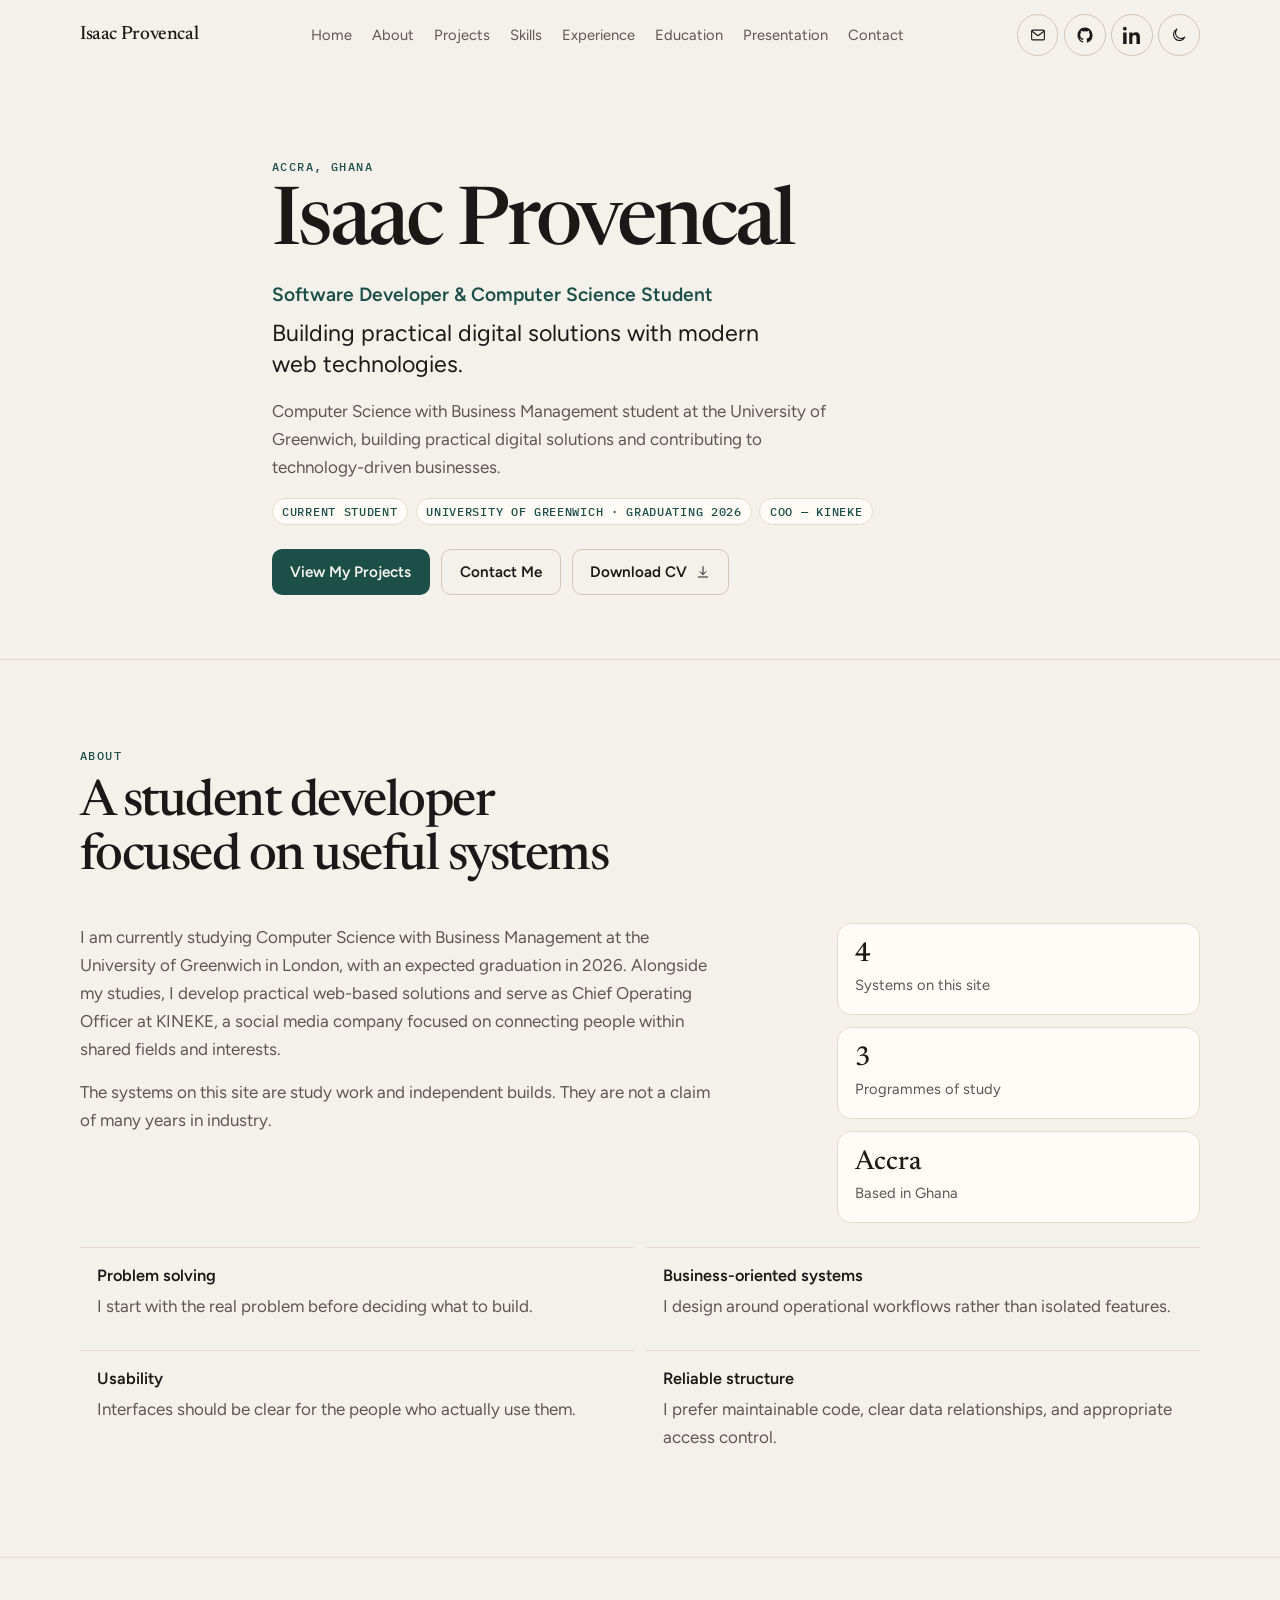
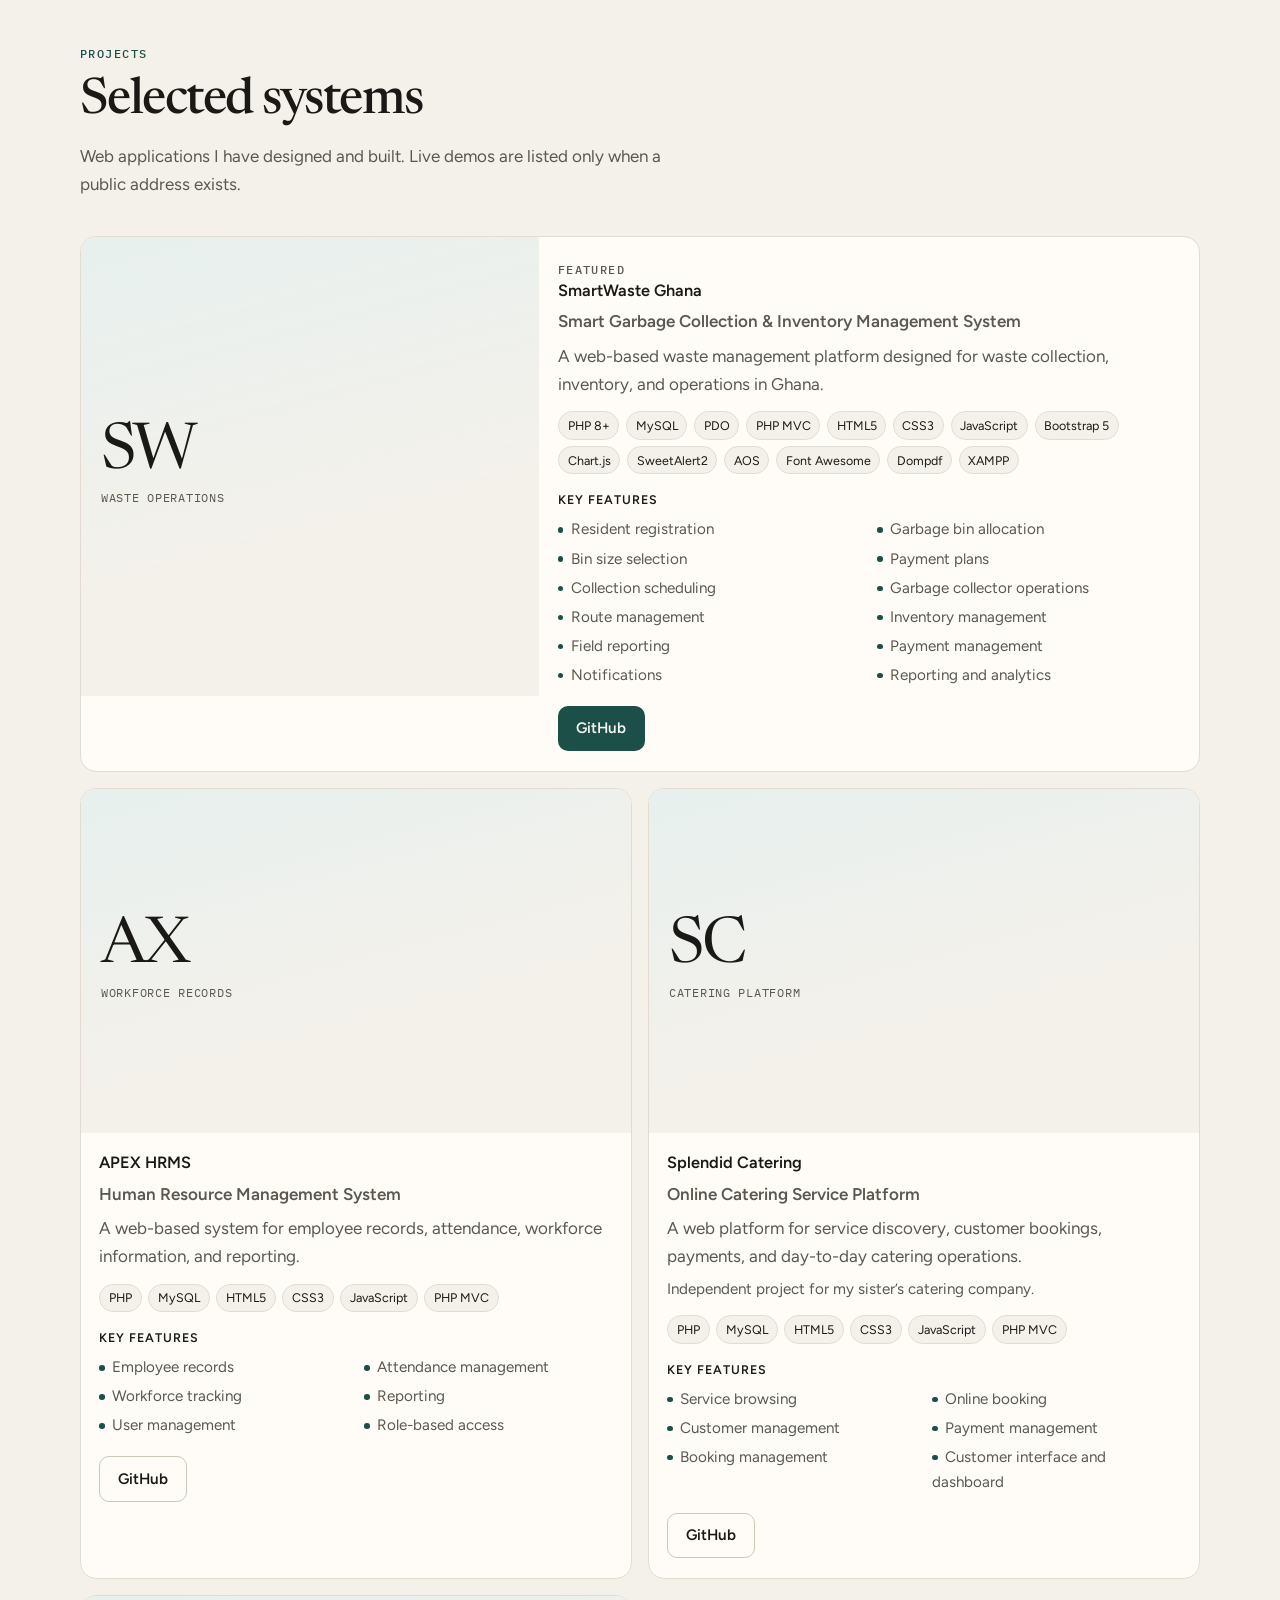
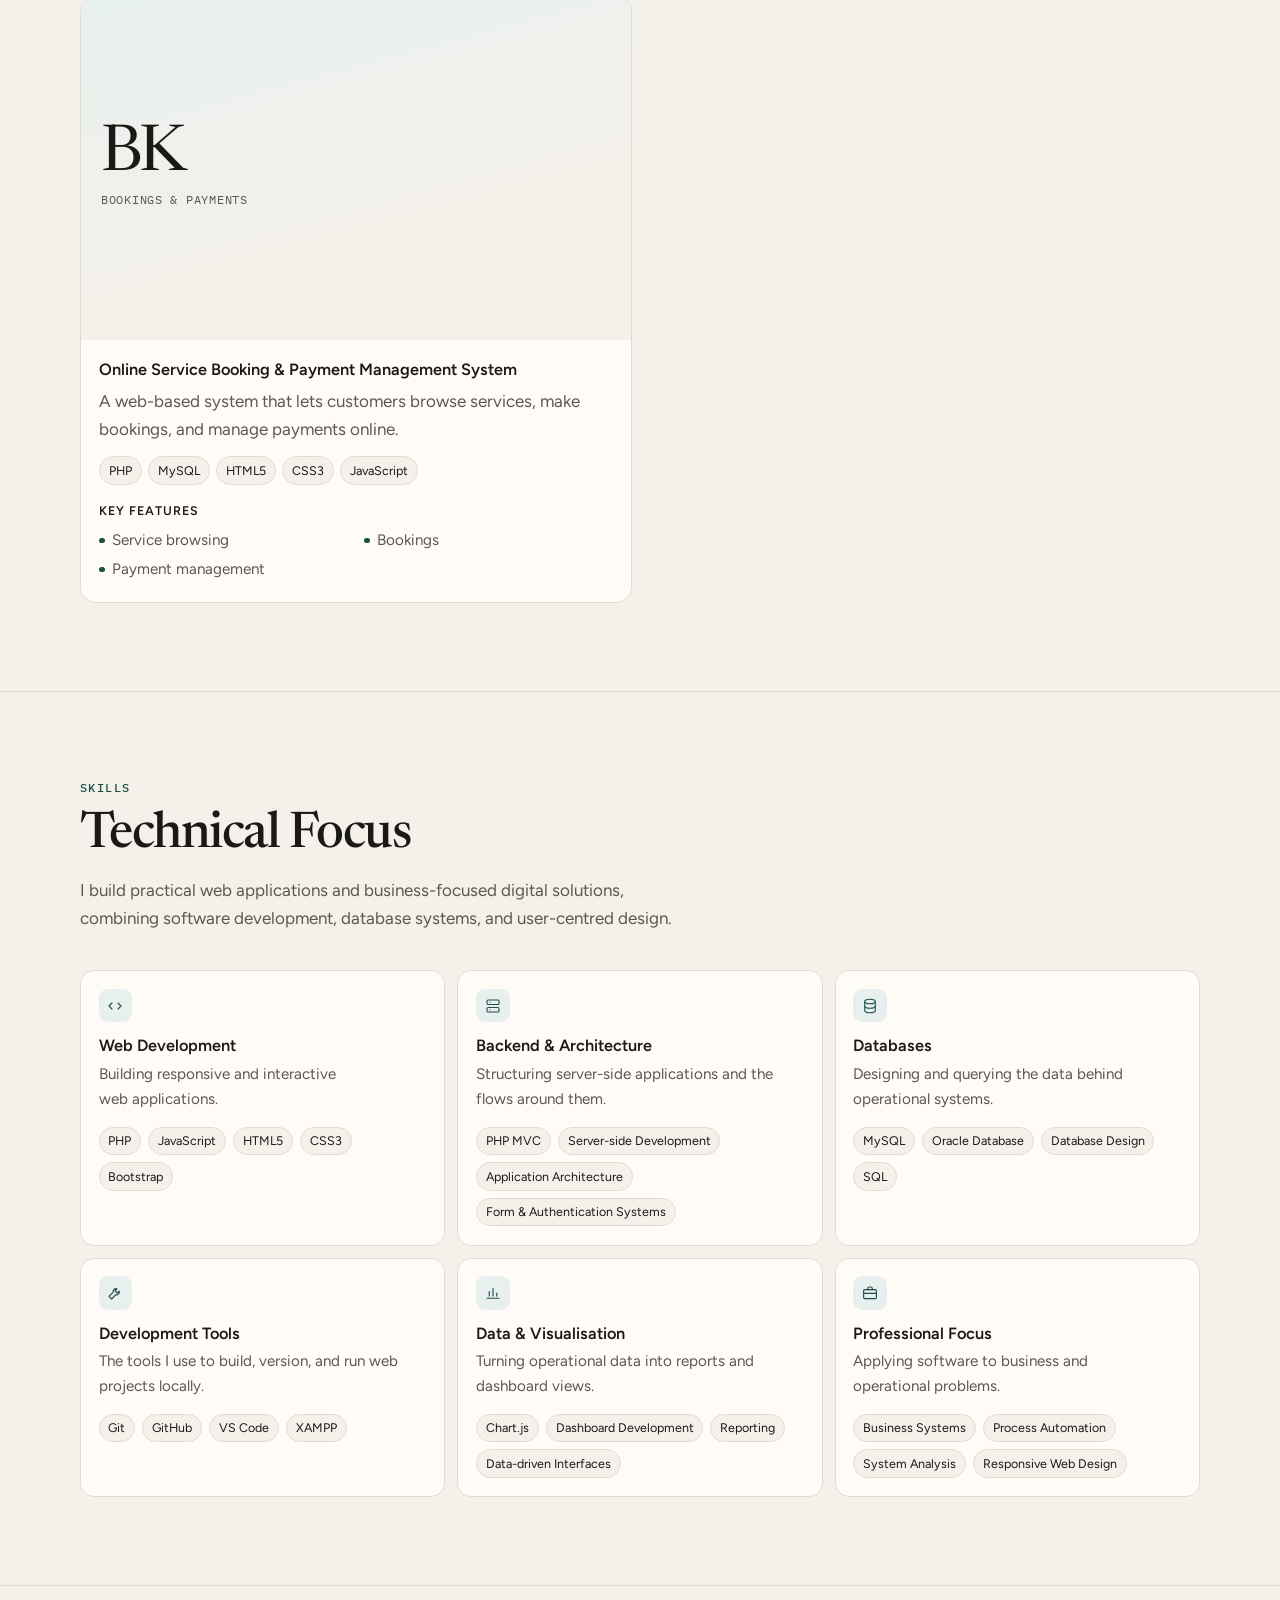
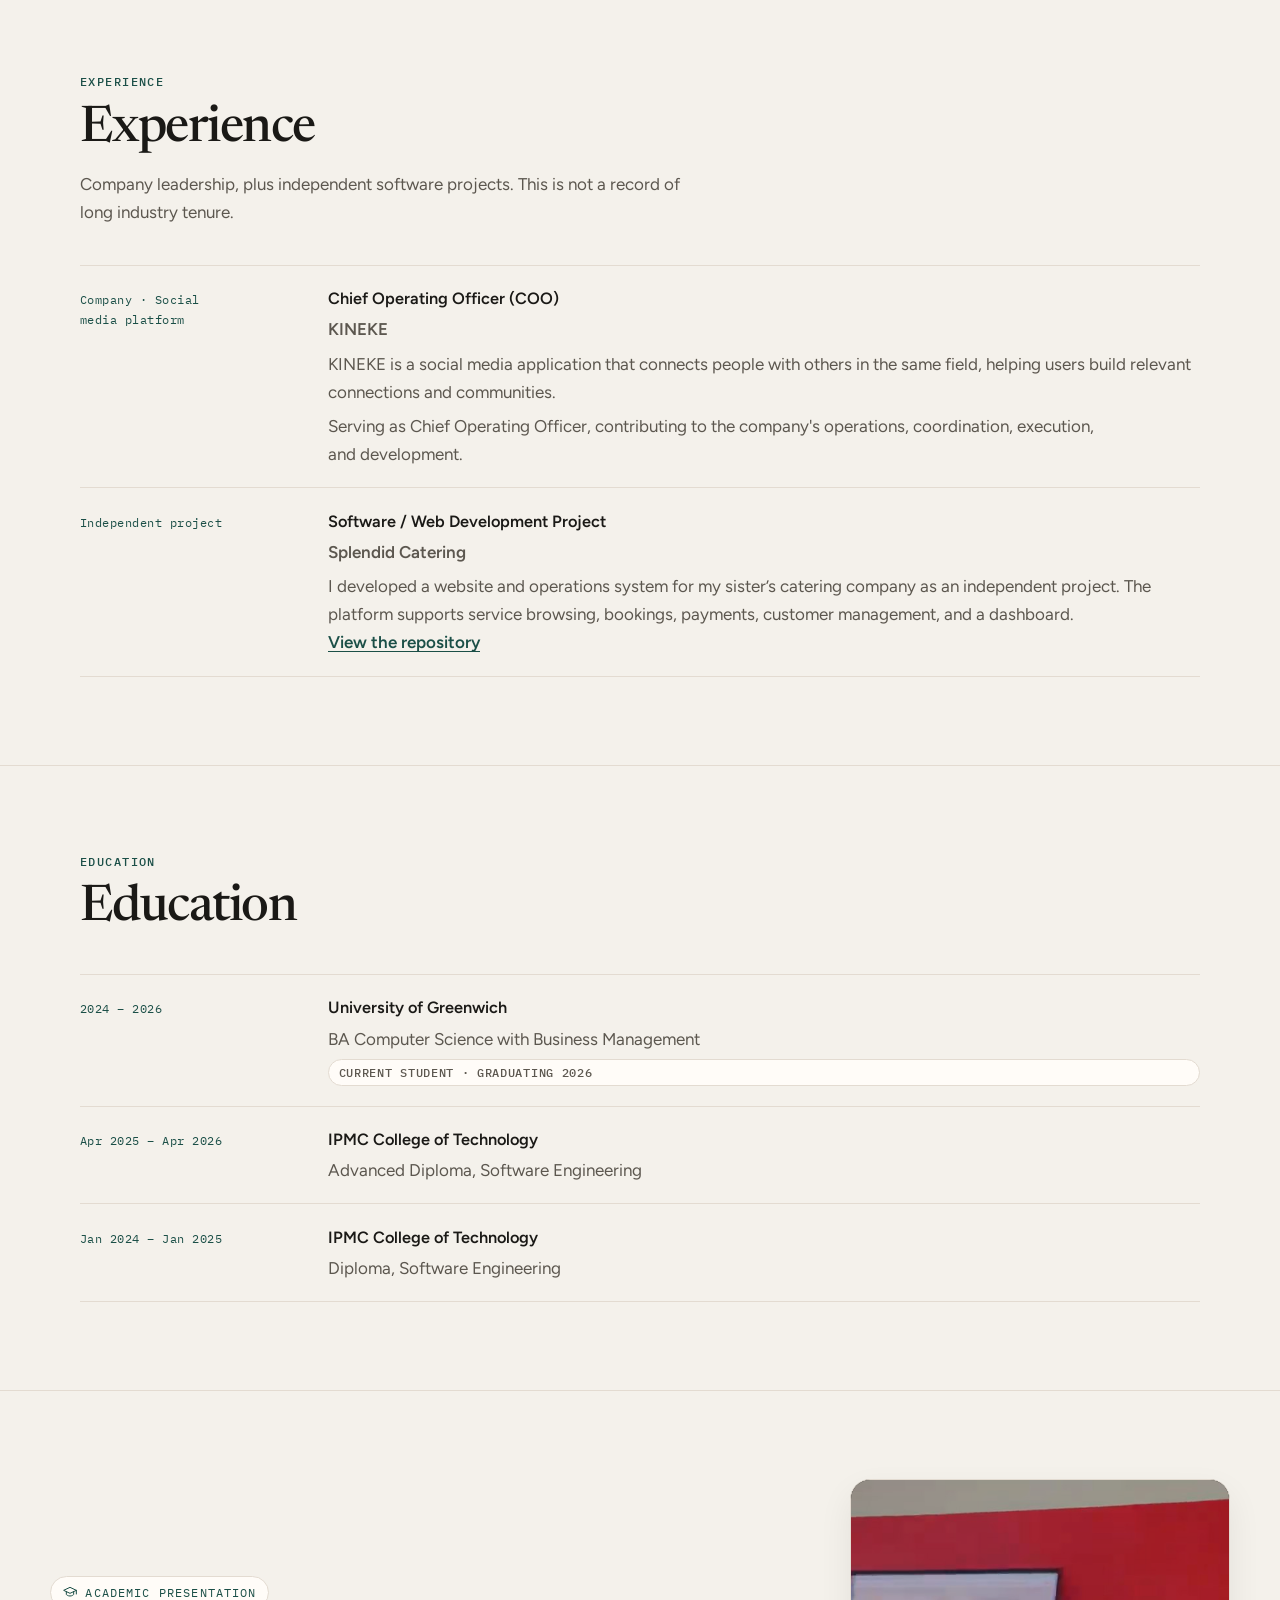
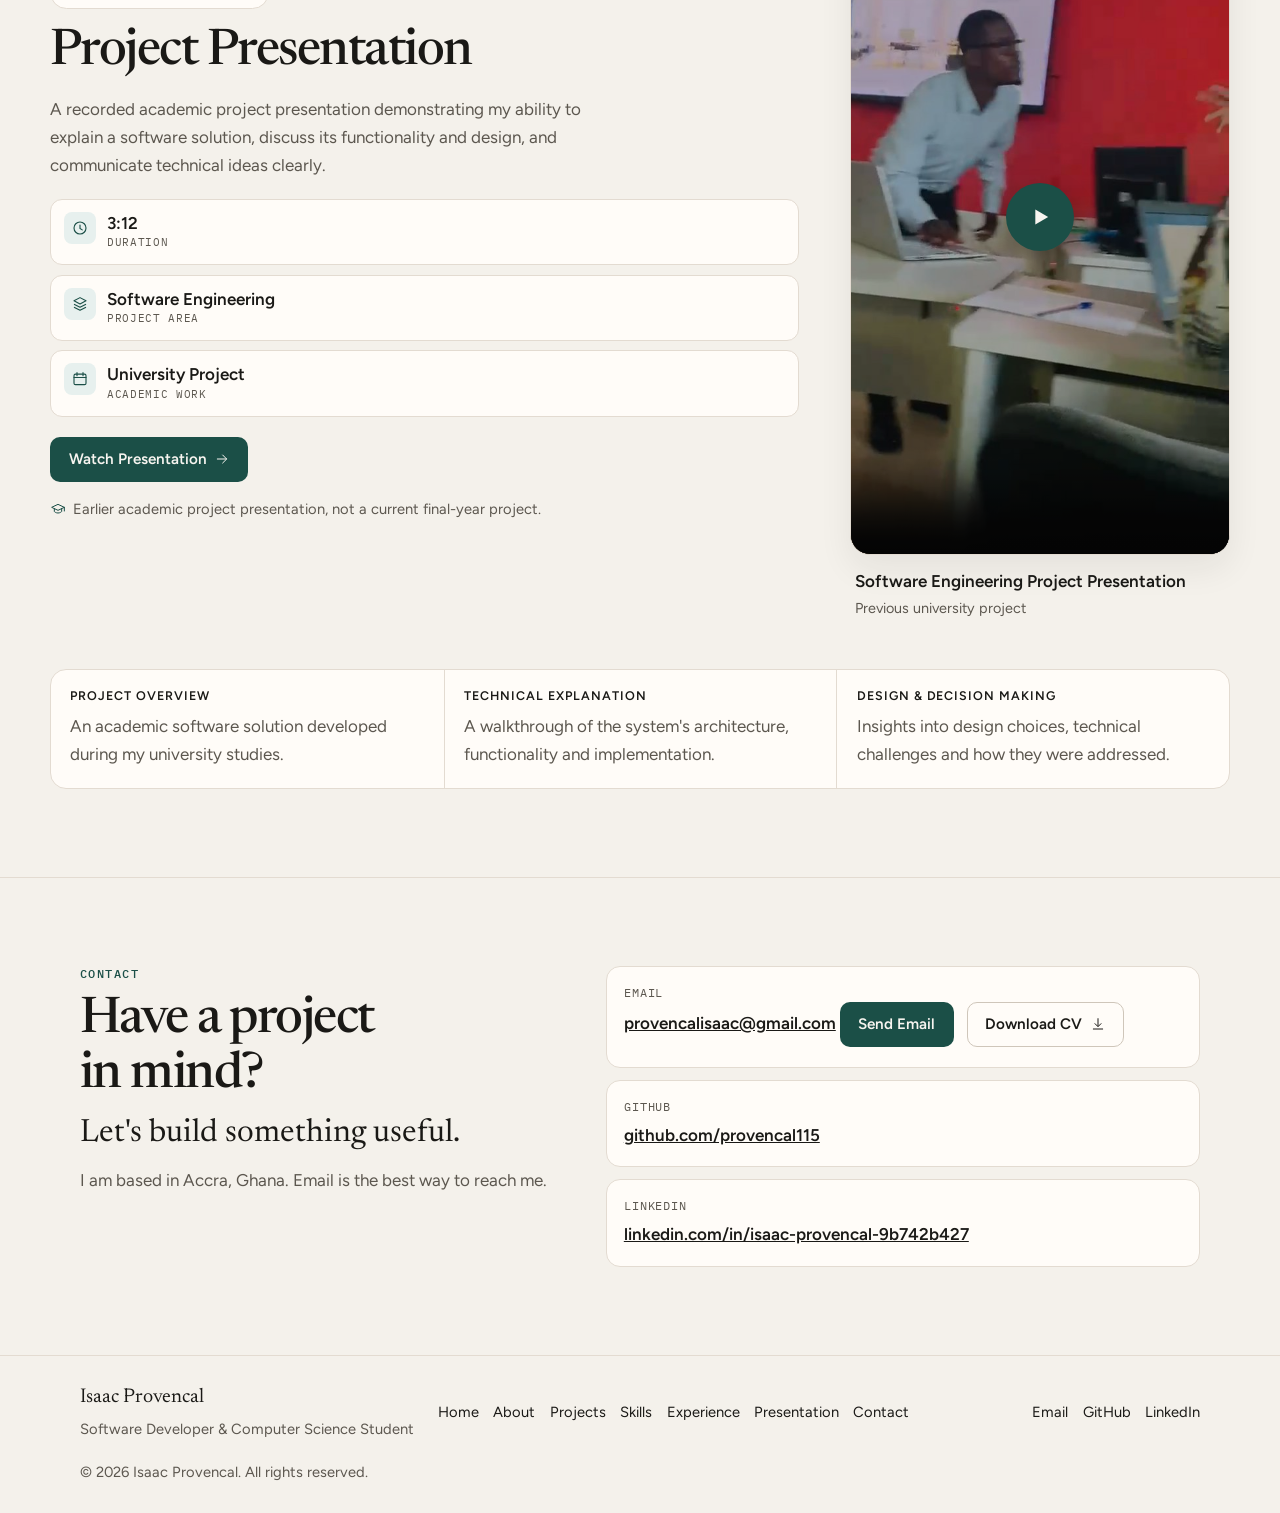
==== index.html @ 92a75f2f "Match the presentation player to the video's 9:16 frame. Co-authored-by: Cursor <cursoragent@cursor." ====
<!DOCTYPE html>
<html lang="en">
<head>
  <meta charset="utf-8">
  <meta name="viewport" content="width=device-width, initial-scale=1">
  <title>Isaac Provencal | Software Developer</title>
  <meta name="description" content="Isaac Provencal is a Computer Science with Business Management student at the University of Greenwich, a software developer, and Chief Operating Officer at KINEKE.">
  <meta name="author" content="Isaac Provencal">
  <meta name="robots" content="index, follow">
  <meta name="theme-color" content="#f4f1eb">
  <link rel="canonical" href="https://isaacprovencal.com/">
  <meta property="og:url" content="https://isaacprovencal.com/">
  <meta property="og:title" content="Isaac Provencal | Software Developer">
  <meta property="og:description" content="Isaac Provencal is a Computer Science with Business Management student at the University of Greenwich, a software developer, and Chief Operating Officer at KINEKE.">
  <meta property="og:type" content="website">
  <meta property="og:locale" content="en_GH">
  <meta property="og:site_name" content="Isaac Provencal">
  <meta name="twitter:card" content="summary">
  <meta name="twitter:title" content="Isaac Provencal | Software Developer">
  <meta name="twitter:description" content="Isaac Provencal is a Computer Science with Business Management student at the University of Greenwich, a software developer, and Chief Operating Officer at KINEKE.">
  <link rel="icon" href="assets/images/favicon.svg" type="image/svg+xml">
  <script>
    (function () {
      try {
        var stored = localStorage.getItem("theme");
        var theme = stored === "light" || stored === "dark"
          ? stored
          : (window.matchMedia("(prefers-color-scheme: dark)").matches ? "dark" : "light");
        document.documentElement.setAttribute("data-theme", theme);
        if (!window.matchMedia("(prefers-reduced-motion: reduce)").matches) {
          document.documentElement.classList.add("js");
        }
        var meta = document.querySelector('meta[name="theme-color"]');
        if (meta) meta.setAttribute("content", theme === "dark" ? "#10110f" : "#f4f1eb");
      } catch (error) {
        document.documentElement.setAttribute("data-theme", "light");
      }
    })();
  </script>
  <link rel="preconnect" href="https://fonts.googleapis.com">
  <link rel="preconnect" href="https://fonts.gstatic.com" crossorigin>
  <link rel="stylesheet" href="assets/css/style.css?v=20260924b">
  <link rel="stylesheet" href="https://fonts.googleapis.com/css2?family=Figtree:wght@400;500;600&amp;family=IBM+Plex+Mono:wght@400;500&amp;family=Newsreader:opsz,wght@6..72,500;6..72,600&amp;display=swap" media="print" onload="this.media='all'">
  <noscript>
    <link rel="stylesheet" href="https://fonts.googleapis.com/css2?family=Figtree:wght@400;500;600&amp;family=IBM+Plex+Mono:wght@400;500&amp;family=Newsreader:opsz,wght@6..72,500;6..72,600&amp;display=swap">
  </noscript>
  <script type="application/ld+json">
  {
    "@context": "https://schema.org",
    "@type": "ProfilePage",
    "name": "Isaac Provencal | Software Developer",
    "description": "Portfolio of Isaac Provencal, a software developer in Accra, Ghana.",
    "url": "https://isaacprovencal.com/",
    "mainEntity": {
      "@type": "Person",
      "name": "Isaac Provencal",
      "jobTitle": "Software Developer and Computer Science Student",
      "email": "provencalisaac@gmail.com",
      "homeLocation": {
        "@type": "Place",
        "name": "Accra, Ghana",
        "address": {
          "@type": "PostalAddress",
          "addressLocality": "Accra",
          "addressCountry": "GH"
        }
      },
      "sameAs": [
        "https://github.com/provencal115",
        "https://www.linkedin.com/in/isaac-provencal-9b742b427"
      ]
    }
  }
  </script>
</head>
<body>
  <a class="skip-link" href="#main">Skip to content</a>

  <svg aria-hidden="true" focusable="false" class="sprite">
    <symbol id="i-github" viewBox="0 0 24 24"><path fill="currentColor" d="M12 2C6.48 2 2 6.58 2 12.26c0 4.52 2.87 8.35 6.84 9.7.5.1.68-.22.68-.49 0-.24-.01-.87-.01-1.71-2.78.62-3.37-1.37-3.37-1.37-.45-1.18-1.11-1.5-1.11-1.5-.91-.64.07-.63.07-.63 1 .07 1.53 1.06 1.53 1.06.9 1.57 2.36 1.12 2.94.86.09-.67.35-1.12.63-1.38-2.22-.26-4.55-1.14-4.55-5.07 0-1.12.39-2.03 1.03-2.75-.1-.26-.45-1.32.1-2.75 0 0 .84-.27 2.75 1.05a9.36 9.36 0 0 1 5 0c1.91-1.32 2.75-1.05 2.75-1.05.55 1.43.2 2.49.1 2.75.64.72 1.03 1.63 1.03 2.75 0 3.94-2.34 4.8-4.57 5.06.36.32.68.94.68 1.9 0 1.37-.01 2.48-.01 2.81 0 .27.18.59.69.49A10.04 10.04 0 0 0 22 12.26C22 6.58 17.52 2 12 2z"/></symbol>
    <symbol id="i-linkedin" viewBox="0 0 24 24"><path fill="currentColor" d="M4.98 3.5C4.98 4.88 3.88 6 2.5 6S0 4.88 0 3.5 1.12 1 2.5 1 4.98 2.12 4.98 3.5zM.22 8.5h4.56V24H.22V8.5zM8.34 8.5h4.37v2.12h.06c.61-1.16 2.1-2.38 4.32-2.38 4.62 0 5.47 3.04 5.47 7v8.76h-4.56v-7.76c0-1.85-.03-4.23-2.58-4.23-2.58 0-2.98 2.01-2.98 4.09V24H8.34V8.5z"/></symbol>
    <symbol id="i-mail" viewBox="0 0 24 24"><rect x="3.5" y="5.5" width="17" height="13" rx="1.5" fill="none" stroke="currentColor" stroke-width="1.5"/><path fill="none" stroke="currentColor" stroke-width="1.5" stroke-linejoin="round" d="M4 7l8 6 8-6"/></symbol>
    <symbol id="i-moon" viewBox="0 0 24 24"><path fill="none" stroke="currentColor" stroke-width="1.5" d="M20 14.5A8 8 0 1 1 9.5 4 6.5 6.5 0 0 0 20 14.5z"/></symbol>
    <symbol id="i-sun" viewBox="0 0 24 24"><circle cx="12" cy="12" r="3.5" fill="none" stroke="currentColor" stroke-width="1.5"/><path fill="none" stroke="currentColor" stroke-width="1.5" stroke-linecap="round" d="M12 3v1.6M12 19.4V21M3 12h1.6M19.4 12H21M5.7 5.7l1.1 1.1M17.2 17.2l1.1 1.1M18.3 5.7l-1.1 1.1M6.8 17.2l-1.1 1.1"/></symbol>
    <symbol id="i-menu" viewBox="0 0 24 24"><path fill="none" stroke="currentColor" stroke-width="1.5" stroke-linecap="round" d="M4 7h16M4 12h16M4 17h16"/></symbol>
    <symbol id="i-close" viewBox="0 0 24 24"><path fill="none" stroke="currentColor" stroke-width="1.5" stroke-linecap="round" d="M6 6l12 12M18 6 6 18"/></symbol>
    <symbol id="i-arrow" viewBox="0 0 24 24"><path fill="none" stroke="currentColor" stroke-width="1.5" stroke-linecap="round" stroke-linejoin="round" d="M5 12h14M13 6l6 6-6 6"/></symbol>
    <symbol id="i-cap" viewBox="0 0 24 24"><path fill="none" stroke="currentColor" stroke-width="1.5" stroke-linejoin="round" d="M2.5 9.5 12 5l9.5 4.5L12 14 2.5 9.5z"/><path fill="none" stroke="currentColor" stroke-width="1.5" stroke-linecap="round" d="M6.5 11.5v4.2c0 .4 2.4 2.3 5.5 2.3s5.5-1.9 5.5-2.3v-4.2M21.5 9.5V15"/></symbol>
    <symbol id="i-clock" viewBox="0 0 24 24"><circle cx="12" cy="12" r="8" fill="none" stroke="currentColor" stroke-width="1.5"/><path fill="none" stroke="currentColor" stroke-width="1.5" stroke-linecap="round" d="M12 8v4.5l3 2"/></symbol>
    <symbol id="i-layers" viewBox="0 0 24 24"><path fill="none" stroke="currentColor" stroke-width="1.5" stroke-linejoin="round" d="m12 3.5 8 4.2-8 4.2-8-4.2 8-4.2zM4 12.2l8 4.2 8-4.2M4 16.2l8 4.2 8-4.2"/></symbol>
    <symbol id="i-calendar" viewBox="0 0 24 24"><rect x="4" y="5.5" width="16" height="14" rx="2" fill="none" stroke="currentColor" stroke-width="1.5"/><path fill="none" stroke="currentColor" stroke-width="1.5" stroke-linecap="round" d="M8 3.5v4M16 3.5v4M4 10h16"/></symbol>
    <symbol id="i-download" viewBox="0 0 24 24"><path fill="none" stroke="currentColor" stroke-width="1.5" stroke-linecap="round" stroke-linejoin="round" d="M12 4v11M7.5 11.5 12 16l4.5-4.5M5 19.5h14"/></symbol>
    <symbol id="i-code" viewBox="0 0 24 24"><path fill="none" stroke="currentColor" stroke-width="1.5" stroke-linecap="round" stroke-linejoin="round" d="m8 8-4 4 4 4M16 8l4 4-4 4"/></symbol>
    <symbol id="i-server" viewBox="0 0 24 24"><rect x="4" y="4" width="16" height="6" rx="1.5" fill="none" stroke="currentColor" stroke-width="1.5"/><rect x="4" y="14" width="16" height="6" rx="1.5" fill="none" stroke="currentColor" stroke-width="1.5"/><path fill="none" stroke="currentColor" stroke-width="1.5" stroke-linecap="round" d="M8 7h.01M8 17h.01"/></symbol>
    <symbol id="i-database" viewBox="0 0 24 24"><ellipse cx="12" cy="6" rx="7" ry="3" fill="none" stroke="currentColor" stroke-width="1.5"/><path fill="none" stroke="currentColor" stroke-width="1.5" d="M5 6v12c0 1.7 3.1 3 7 3s7-1.3 7-3V6"/><path fill="none" stroke="currentColor" stroke-width="1.5" d="M5 12c0 1.7 3.1 3 7 3s7-1.3 7-3"/></symbol>
    <symbol id="i-tool" viewBox="0 0 24 24"><path fill="none" stroke="currentColor" stroke-width="1.5" stroke-linecap="round" stroke-linejoin="round" d="M14.5 6.5a3.5 3.5 0 0 0-4.8 4.3L4 16.5 7.5 20l5.7-5.7a3.5 3.5 0 0 0 4.3-4.8L15 12l-3-3 2.5-2.5z"/></symbol>
    <symbol id="i-chart" viewBox="0 0 24 24"><path fill="none" stroke="currentColor" stroke-width="1.5" stroke-linecap="round" d="M4 19h16M7 16V10M12 16V6M17 16v-4"/></symbol>
    <symbol id="i-briefcase" viewBox="0 0 24 24"><rect x="3.5" y="7.5" width="17" height="12" rx="1.5" fill="none" stroke="currentColor" stroke-width="1.5"/><path fill="none" stroke="currentColor" stroke-width="1.5" stroke-linecap="round" d="M9 7.5V6a2 2 0 0 1 2-2h2a2 2 0 0 1 2 2v1.5M3.5 12.5h17"/></symbol>
  </svg>

  <header class="site-header">
    <div class="container header-bar">
      <a class="wordmark" href="#top">Isaac Provencal</a>
      <nav id="site-nav" class="site-nav" aria-label="Primary">
        <ul class="nav-links">
          <li><a href="#top">Home</a></li>
          <li><a href="#about">About</a></li>
          <li><a href="#projects">Projects</a></li>
          <li><a href="#skills">Skills</a></li>
          <li><a href="#experience">Experience</a></li>
          <li><a href="#education">Education</a></li>
          <li><a href="#presentation">Presentation</a></li>
          <li><a href="#contact">Contact</a></li>
        </ul>
        <div class="nav-social">
          <a href="mailto:provencalisaac@gmail.com" aria-label="Email Isaac Provencal">Email</a>
          <a href="https://github.com/provencal115" target="_blank" rel="me noopener noreferrer">GitHub <span class="sr-only">(opens in a new tab)</span></a>
          <a href="https://www.linkedin.com/in/isaac-provencal-9b742b427" target="_blank" rel="me noopener noreferrer">LinkedIn <span class="sr-only">(opens in a new tab)</span></a>
        </div>
      </nav>
      <div class="header-tools">
        <a class="icon-btn icon-link" href="mailto:provencalisaac@gmail.com" aria-label="Email Isaac Provencal">
          <svg width="18" height="18" aria-hidden="true"><use href="#i-mail"></use></svg>
        </a>
        <a class="icon-btn icon-link" href="https://github.com/provencal115" target="_blank" rel="me noopener noreferrer" aria-label="GitHub (opens in a new tab)">
          <svg width="18" height="18" aria-hidden="true"><use href="#i-github"></use></svg>
        </a>
        <a class="icon-btn icon-link" href="https://www.linkedin.com/in/isaac-provencal-9b742b427" target="_blank" rel="me noopener noreferrer" aria-label="LinkedIn (opens in a new tab)">
          <svg width="18" height="18" aria-hidden="true"><use href="#i-linkedin"></use></svg>
        </a>
        <button id="theme-toggle" class="icon-btn" type="button" aria-pressed="false" aria-label="Switch to dark mode">
          <svg class="icon-moon" width="18" height="18" aria-hidden="true"><use href="#i-moon"></use></svg>
          <svg class="icon-sun" width="18" height="18" aria-hidden="true"><use href="#i-sun"></use></svg>
        </button>
        <button id="nav-toggle" class="icon-btn nav-toggle" type="button" aria-expanded="false" aria-controls="site-nav" aria-label="Open menu">
          <svg class="icon-menu" width="20" height="20" aria-hidden="true"><use href="#i-menu"></use></svg>
          <svg class="icon-close" width="20" height="20" aria-hidden="true"><use href="#i-close"></use></svg>
        </button>
      </div>
    </div>
  </header>

  <main id="main" tabindex="-1">
    <section class="hero" id="top" aria-labelledby="hero-heading">
      <div class="container hero-grid">
        <div class="hero-copy">
          <p class="kicker rise">Accra, Ghana</p>
          <h1 id="hero-heading" class="rise">Isaac Provencal</h1>
          <p class="role rise">Software Developer &amp; Computer Science Student</p>
          <p class="lede rise">Building practical digital solutions with modern web technologies.</p>
          <p class="hero-support rise">Computer Science with Business Management student at the University of Greenwich, building practical digital solutions and contributing to technology-driven businesses.</p>
          <p class="status-row rise">
            <span class="status-badge">Current student</span>
            <span class="status-badge">University of Greenwich · Graduating 2026</span>
            <span class="status-badge">COO — KINEKE</span>
          </p>
          <div class="hero-actions rise">
            <a class="btn btn--primary" href="#projects">View My Projects</a>
            <a class="btn btn--ghost" href="#contact">Contact Me</a>
            <a class="btn btn--ghost" href="assets/documents/Isaac_Provencal_CV.pdf" download="Isaac_Provencal_CV.pdf">
              Download CV
              <svg width="16" height="16" aria-hidden="true"><use href="#i-download"></use></svg>
            </a>
          </div>
        </div>
      </div>
    </section>

    <section class="section" id="about" aria-labelledby="about-heading">
      <div class="container">
        <div class="section-heading">
          <p class="kicker">About</p>
          <h2 id="about-heading">A student developer focused on useful systems</h2>
        </div>
        <div class="about-grid">
          <div class="about-copy reveal">
            <p>I am currently studying Computer Science with Business Management at the University of Greenwich in London, with an expected graduation in 2026. Alongside my studies, I develop practical web-based solutions and serve as Chief Operating Officer at KINEKE, a social media company focused on connecting people within shared fields and interests.</p>
            <p>The systems on this site are study work and independent builds. They are not a claim of many years in industry.</p>
          </div>
          <ul class="stat-list reveal">
            <li>
              <strong>4</strong>
              <span>Systems on this site</span>
            </li>
            <li>
              <strong>3</strong>
              <span>Programmes of study</span>
            </li>
            <li>
              <strong>Accra</strong>
              <span>Based in Ghana</span>
            </li>
          </ul>
        </div>
        <ul class="principle-list reveal">
          <li>
            <h3>Problem solving</h3>
            <p>I start with the real problem before deciding what to build.</p>
          </li>
          <li>
            <h3>Business-oriented systems</h3>
            <p>I design around operational workflows rather than isolated features.</p>
          </li>
          <li>
            <h3>Usability</h3>
            <p>Interfaces should be clear for the people who actually use them.</p>
          </li>
          <li>
            <h3>Reliable structure</h3>
            <p>I prefer maintainable code, clear data relationships, and appropriate access control.</p>
          </li>
        </ul>
      </div>
    </section>

    <section class="section" id="projects" aria-labelledby="projects-heading">
      <div class="container">
        <div class="section-heading">
          <p class="kicker">Projects</p>
          <h2 id="projects-heading">Selected systems</h2>
          <p class="section-intro">Web applications I have designed and built. Live demos are listed only when a public address exists.</p>
        </div>
        <div class="project-grid">
          <article class="project project--feature reveal" id="smartwaste">
            <div class="project-cover" aria-hidden="true">
              <span class="cover-mark">SW</span>
              <span class="cover-caption">Waste operations</span>
            </div>
            <div class="project-body">
              <p class="kicker">Featured</p>
              <h3>SmartWaste Ghana</h3>
              <p class="project-sub">Smart Garbage Collection &amp; Inventory Management System</p>
              <p>A web-based waste management platform designed for waste collection, inventory, and operations in Ghana.</p>
              <ul class="tag-list" aria-label="Technologies used in SmartWaste Ghana">
                <li>PHP 8+</li><li>MySQL</li><li>PDO</li><li>PHP MVC</li><li>HTML5</li><li>CSS3</li><li>JavaScript</li><li>Bootstrap 5</li><li>Chart.js</li><li>SweetAlert2</li><li>AOS</li><li>Font Awesome</li><li>Dompdf</li><li>XAMPP</li>
              </ul>
              <h4>Key features</h4>
              <ul class="feature-list">
                <li>Resident registration</li>
                <li>Garbage bin allocation</li>
                <li>Bin size selection</li>
                <li>Payment plans</li>
                <li>Collection scheduling</li>
                <li>Garbage collector operations</li>
                <li>Route management</li>
                <li>Inventory management</li>
                <li>Field reporting</li>
                <li>Payment management</li>
                <li>Notifications</li>
                <li>Reporting and analytics</li>
              </ul>
              <div class="project-actions">
                <a class="btn btn--primary" href="https://github.com/provencal115/SmartWaste-Ghana-Waste-Management-System" target="_blank" rel="noopener noreferrer">GitHub <span class="sr-only">for SmartWaste Ghana (opens in a new tab)</span></a>
              </div>
            </div>
          </article>

          <article class="project reveal" id="apex-hrms">
            <div class="project-cover" aria-hidden="true">
              <span class="cover-mark">AX</span>
              <span class="cover-caption">Workforce records</span>
            </div>
            <div class="project-body">
              <h3>APEX HRMS</h3>
              <p class="project-sub">Human Resource Management System</p>
              <p>A web-based system for employee records, attendance, workforce information, and reporting.</p>
              <ul class="tag-list" aria-label="Technologies used in APEX HRMS">
                <li>PHP</li><li>MySQL</li><li>HTML5</li><li>CSS3</li><li>JavaScript</li><li>PHP MVC</li>
              </ul>
              <h4>Key features</h4>
              <ul class="feature-list">
                <li>Employee records</li>
                <li>Attendance management</li>
                <li>Workforce tracking</li>
                <li>Reporting</li>
                <li>User management</li>
                <li>Role-based access</li>
              </ul>
              <div class="project-actions">
                <a class="btn btn--ghost" href="https://github.com/provencal115/APEX-HRMS" target="_blank" rel="noopener noreferrer">GitHub <span class="sr-only">for APEX HRMS (opens in a new tab)</span></a>
              </div>
            </div>
          </article>

          <article class="project reveal" id="splendid-catering">
            <div class="project-cover" aria-hidden="true">
              <span class="cover-mark">SC</span>
              <span class="cover-caption">Catering platform</span>
            </div>
            <div class="project-body">
              <h3>Splendid Catering</h3>
              <p class="project-sub">Online Catering Service Platform</p>
              <p>A web platform for service discovery, customer bookings, payments, and day-to-day catering operations.</p>
              <p class="project-note">Independent project for my sister’s catering company.</p>
              <ul class="tag-list" aria-label="Technologies used in Splendid Catering">
                <li>PHP</li><li>MySQL</li><li>HTML5</li><li>CSS3</li><li>JavaScript</li><li>PHP MVC</li>
              </ul>
              <h4>Key features</h4>
              <ul class="feature-list">
                <li>Service browsing</li>
                <li>Online booking</li>
                <li>Customer management</li>
                <li>Payment management</li>
                <li>Booking management</li>
                <li>Customer interface and dashboard</li>
              </ul>
              <div class="project-actions">
                <a class="btn btn--ghost" href="https://github.com/provencal115/Splendid-Catering" target="_blank" rel="noopener noreferrer">GitHub <span class="sr-only">for Splendid Catering (opens in a new tab)</span></a>
              </div>
            </div>
          </article>

          <article class="project reveal" id="service-booking">
            <div class="project-cover" aria-hidden="true">
              <span class="cover-mark">BK</span>
              <span class="cover-caption">Bookings &amp; payments</span>
            </div>
            <div class="project-body">
              <h3>Online Service Booking &amp; Payment Management System</h3>
              <p>A web-based system that lets customers browse services, make bookings, and manage payments online.</p>
              <ul class="tag-list" aria-label="Technologies used in the booking system">
                <li>PHP</li><li>MySQL</li><li>HTML5</li><li>CSS3</li><li>JavaScript</li>
              </ul>
              <h4>Key features</h4>
              <ul class="feature-list">
                <li>Service browsing</li>
                <li>Bookings</li>
                <li>Payment management</li>
              </ul>
            </div>
          </article>
        </div>
      </div>
    </section>

    <section class="section" id="skills" aria-labelledby="skills-heading">
      <div class="container">
        <div class="section-heading">
          <p class="kicker">Skills</p>
          <h2 id="skills-heading">Technical Focus</h2>
          <p class="section-intro">I build practical web applications and business-focused digital solutions, combining software development, database systems, and user-centred design.</p>
        </div>
        <div class="skill-grid reveal">
          <article class="skill-card">
            <span class="skill-icon" aria-hidden="true"><svg width="18" height="18"><use href="#i-code"></use></svg></span>
            <h3>Web Development</h3>
            <p>Building responsive and interactive web applications.</p>
            <ul>
              <li>PHP</li>
              <li>JavaScript</li>
              <li>HTML5</li>
              <li>CSS3</li>
              <li>Bootstrap</li>
            </ul>
          </article>
          <article class="skill-card">
            <span class="skill-icon" aria-hidden="true"><svg width="18" height="18"><use href="#i-server"></use></svg></span>
            <h3>Backend &amp; Architecture</h3>
            <p>Structuring server-side applications and the flows around them.</p>
            <ul>
              <li>PHP MVC</li>
              <li>Server-side Development</li>
              <li>Application Architecture</li>
              <li>Form &amp; Authentication Systems</li>
            </ul>
          </article>
          <article class="skill-card">
            <span class="skill-icon" aria-hidden="true"><svg width="18" height="18"><use href="#i-database"></use></svg></span>
            <h3>Databases</h3>
            <p>Designing and querying the data behind operational systems.</p>
            <ul>
              <li>MySQL</li>
              <li>Oracle Database</li>
              <li>Database Design</li>
              <li>SQL</li>
            </ul>
          </article>
          <article class="skill-card">
            <span class="skill-icon" aria-hidden="true"><svg width="18" height="18"><use href="#i-tool"></use></svg></span>
            <h3>Development Tools</h3>
            <p>The tools I use to build, version, and run web projects locally.</p>
            <ul>
              <li>Git</li>
              <li>GitHub</li>
              <li>VS Code</li>
              <li>XAMPP</li>
            </ul>
          </article>
          <article class="skill-card">
            <span class="skill-icon" aria-hidden="true"><svg width="18" height="18"><use href="#i-chart"></use></svg></span>
            <h3>Data &amp; Visualisation</h3>
            <p>Turning operational data into reports and dashboard views.</p>
            <ul>
              <li>Chart.js</li>
              <li>Dashboard Development</li>
              <li>Reporting</li>
              <li>Data-driven Interfaces</li>
            </ul>
          </article>
          <article class="skill-card">
            <span class="skill-icon" aria-hidden="true"><svg width="18" height="18"><use href="#i-briefcase"></use></svg></span>
            <h3>Professional Focus</h3>
            <p>Applying software to business and operational problems.</p>
            <ul>
              <li>Business Systems</li>
              <li>Process Automation</li>
              <li>System Analysis</li>
              <li>Responsive Web Design</li>
            </ul>
          </article>
        </div>
      </div>
    </section>

    <section class="section" id="experience" aria-labelledby="experience-heading">
      <div class="container">
        <div class="section-heading">
          <p class="kicker">Experience</p>
          <h2 id="experience-heading">Experience</h2>
          <p class="section-intro">Company leadership, plus independent software projects. This is not a record of long industry tenure.</p>
        </div>
        <ol class="timeline reveal">
          <li>
            <p class="timeline-meta">Company · Social media platform</p>
            <h3>Chief Operating Officer (COO)</h3>
            <p class="timeline-org">KINEKE</p>
            <p>KINEKE is a social media application that connects people with others in the same field, helping users build relevant connections and communities.</p>
            <p>Serving as Chief Operating Officer, contributing to the company's operations, coordination, execution, and development.</p>
          </li>
          <li>
            <p class="timeline-meta">Independent project</p>
            <h3>Software / Web Development Project</h3>
            <p class="timeline-org">Splendid Catering</p>
            <p>I developed a website and operations system for my sister’s catering company as an independent project. The platform supports service browsing, bookings, payments, customer management, and a dashboard.</p>
            <a class="text-link" href="https://github.com/provencal115/Splendid-Catering" target="_blank" rel="noopener noreferrer">View the repository <span class="sr-only">(opens in a new tab)</span></a>
          </li>
        </ol>
      </div>
    </section>

    <section class="section" id="education" aria-labelledby="education-heading">
      <div class="container">
        <div class="section-heading">
          <p class="kicker">Education</p>
          <h2 id="education-heading">Education</h2>
        </div>
        <ol class="timeline reveal">
          <li>
            <p class="timeline-meta">2024 – 2026</p>
            <h3>University of Greenwich</h3>
            <p>BA Computer Science with Business Management</p>
            <p class="status-badge">Current student · Graduating 2026</p>
          </li>
          <li>
            <p class="timeline-meta">Apr 2025 – Apr 2026</p>
            <h3>IPMC College of Technology</h3>
            <p>Advanced Diploma, Software Engineering</p>
          </li>
          <li>
            <p class="timeline-meta">Jan 2024 – Jan 2025</p>
            <h3>IPMC College of Technology</h3>
            <p>Diploma, Software Engineering</p>
          </li>
        </ol>
      </div>
    </section>

    <section class="section presentation" id="presentation" aria-labelledby="presentation-heading">
      <div class="container">
        <div class="presentation-hero">
          <div class="presentation-copy reveal">
            <p class="presentation-badge">
              <svg width="16" height="16" aria-hidden="true"><use href="#i-cap"></use></svg>
              Academic Presentation
            </p>
            <h2 id="presentation-heading">Project Presentation</h2>
            <p class="presentation-lead">A recorded academic project presentation demonstrating my ability to explain a software solution, discuss its functionality and design, and communicate technical ideas clearly.</p>
            <ul class="presentation-facts">
              <li>
                <span class="presentation-fact-icon" aria-hidden="true"><svg width="18" height="18"><use href="#i-clock"></use></svg></span>
                <span class="presentation-fact-copy">
                  <span class="presentation-fact-value">3:12</span>
                  <span class="presentation-fact-label">Duration</span>
                </span>
              </li>
              <li>
                <span class="presentation-fact-icon" aria-hidden="true"><svg width="18" height="18"><use href="#i-layers"></use></svg></span>
                <span class="presentation-fact-copy">
                  <span class="presentation-fact-value">Software Engineering</span>
                  <span class="presentation-fact-label">Project Area</span>
                </span>
              </li>
              <li>
                <span class="presentation-fact-icon" aria-hidden="true"><svg width="18" height="18"><use href="#i-calendar"></use></svg></span>
                <span class="presentation-fact-copy">
                  <span class="presentation-fact-value">University Project</span>
                  <span class="presentation-fact-label">Academic Work</span>
                </span>
              </li>
            </ul>
            <div class="presentation-actions">
              <button class="btn btn--primary" id="watch-presentation" type="button" aria-controls="presentation-video">
                Watch Presentation
                <svg width="16" height="16" aria-hidden="true"><use href="#i-arrow"></use></svg>
              </button>
            </div>
            <p class="presentation-caption">
              <svg width="16" height="16" aria-hidden="true"><use href="#i-cap"></use></svg>
              Earlier academic project presentation, not a current final-year project.
            </p>
          </div>
          <div class="presentation-media reveal">
            <div class="presentation-frame">
              <video id="presentation-video" class="presentation-video" controls preload="metadata" playsinline width="576" height="1024" poster="assets/images/defence-poster.jpg" aria-label="Isaac Provencal presenting a software engineering project">
                <source src="assets/videos/project-defense.mp4" type="video/mp4">
              </video>
              <button class="presentation-play" type="button" aria-label="Play presentation">
                <svg width="22" height="22" aria-hidden="true" viewBox="0 0 24 24"><path fill="currentColor" d="M8 5.5v13l11-6.5-11-6.5z"/></svg>
              </button>
            </div>
            <p class="presentation-video-title">Software Engineering Project Presentation</p>
            <p class="presentation-video-note">Previous university project</p>
          </div>
        </div>
        <ul class="presentation-strip reveal">
          <li>
            <h3>Project Overview</h3>
            <p>An academic software solution developed during my university studies.</p>
          </li>
          <li>
            <h3>Technical Explanation</h3>
            <p>A walkthrough of the system's architecture, functionality and implementation.</p>
          </li>
          <li>
            <h3>Design &amp; Decision Making</h3>
            <p>Insights into design choices, technical challenges and how they were addressed.</p>
          </li>
        </ul>
      </div>
    </section>

    <section class="section contact" id="contact" aria-labelledby="contact-heading">
      <div class="container contact-grid">
        <div class="reveal">
          <p class="kicker">Contact</p>
          <h2 id="contact-heading">Have a project in mind?</h2>
          <p class="contact-lead">Let's build something useful.</p>
          <p class="section-intro">I am based in Accra, Ghana. Email is the best way to reach me.</p>
        </div>
        <ul class="contact-list reveal">
          <li>
            <p class="contact-label">Email</p>
            <a class="contact-value" href="mailto:provencalisaac@gmail.com">provencalisaac@gmail.com</a>
            <a class="btn btn--primary" href="mailto:provencalisaac@gmail.com" aria-label="Email Isaac Provencal">Send Email</a>
            <a class="btn btn--ghost" href="assets/documents/Isaac_Provencal_CV.pdf" download="Isaac_Provencal_CV.pdf">
              Download CV
              <svg width="16" height="16" aria-hidden="true"><use href="#i-download"></use></svg>
            </a>
          </li>
          <li>
            <p class="contact-label">GitHub</p>
            <a class="contact-value" href="https://github.com/provencal115" target="_blank" rel="me noopener noreferrer">github.com/provencal115 <span class="sr-only">(opens in a new tab)</span></a>
          </li>
          <li>
            <p class="contact-label">LinkedIn</p>
            <a class="contact-value" href="https://www.linkedin.com/in/isaac-provencal-9b742b427" target="_blank" rel="me noopener noreferrer">linkedin.com/in/isaac-provencal-9b742b427 <span class="sr-only">(opens in a new tab)</span></a>
          </li>
        </ul>
      </div>
    </section>
  </main>

  <footer class="site-footer">
    <div class="container footer-grid">
      <div>
        <p class="footer-name">Isaac Provencal</p>
        <p class="footer-role">Software Developer &amp; Computer Science Student</p>
      </div>
      <nav aria-label="Footer">
        <ul class="footer-links">
          <li><a href="#top">Home</a></li>
          <li><a href="#about">About</a></li>
          <li><a href="#projects">Projects</a></li>
          <li><a href="#skills">Skills</a></li>
          <li><a href="#experience">Experience</a></li>
          <li><a href="#presentation">Presentation</a></li>
          <li><a href="#contact">Contact</a></li>
        </ul>
      </nav>
      <ul class="footer-social">
        <li><a href="mailto:provencalisaac@gmail.com" aria-label="Email Isaac Provencal">Email</a></li>
        <li><a href="https://github.com/provencal115" target="_blank" rel="me noopener noreferrer">GitHub <span class="sr-only">(opens in a new tab)</span></a></li>
        <li><a href="https://www.linkedin.com/in/isaac-provencal-9b742b427" target="_blank" rel="me noopener noreferrer">LinkedIn <span class="sr-only">(opens in a new tab)</span></a></li>
      </ul>
      <p class="footer-copy">© 2026 Isaac Provencal. All rights reserved.</p>
    </div>
  </footer>

  <script src="assets/js/script.js" defer></script>
</body>
</html>
---- assets/css/style.css ----
/* Isaac Provencal — portfolio */

:root,
html[data-theme="light"] {
  color-scheme: light;
  --background: #f4f1eb;
  --surface: #fffcf8;
  --text-primary: #1a1916;
  --text-secondary: #5c574f;
  --border: #e3dbd1;
  --border-strong: #cfc6ba;
  --accent: #1b4f47;
  --accent-hover: #143e38;
  --accent-contrast: #f7f5f0;
  --accent-soft: #e7f0ee;
  --header: #f4f1eb;
  --shadow: 0 14px 34px rgba(26, 25, 22, 0.07);
  --code: #f7f4ee;
  --serif: "Newsreader", "Iowan Old Style", Palatino, Georgia, serif;
  --sans: "Figtree", "Segoe UI", sans-serif;
  --mono: "IBM Plex Mono", Consolas, ui-monospace, monospace;
}

html[data-theme="dark"] {
  color-scheme: dark;
  --background: #10110f;
  --surface: #1a1b18;
  --text-primary: #f3f1ea;
  --text-secondary: #c8c2b8;
  --border: #2d2e2a;
  --border-strong: #4a4c46;
  --accent: #8fcec0;
  --accent-hover: #b7e4d8;
  --accent-contrast: #10211e;
  --accent-soft: #1c2b28;
  --header: #10110f;
  --shadow: 0 14px 34px rgba(0, 0, 0, 0.34);
  --code: #141513;
}

@media (prefers-color-scheme: dark) {
  html:not([data-theme="light"]) {
    color-scheme: dark;
    --background: #10110f;
    --surface: #1a1b18;
    --text-primary: #f3f1ea;
    --text-secondary: #c8c2b8;
    --border: #2d2e2a;
    --border-strong: #4a4c46;
    --accent: #8fcec0;
    --accent-hover: #b7e4d8;
    --accent-contrast: #10211e;
    --accent-soft: #1c2b28;
    --header: #10110f;
    --shadow: 0 14px 34px rgba(0, 0, 0, 0.34);
    --code: #141513;
  }
}

*,
*::before,
*::after { box-sizing: border-box; }

html {
  scroll-behavior: smooth;
  scroll-padding-top: 5.25rem;
  background: var(--background);
}

body {
  margin: 0;
  min-height: 100vh;
  display: flex;
  flex-direction: column;
  background: var(--background);
  color: var(--text-primary);
  font-family: var(--sans);
  font-size: 1.0625rem;
  line-height: 1.65;
  text-rendering: optimizeLegibility;
}

main { flex: 1; }

img, svg { max-width: 100%; display: block; }

h1, h2, h3, p { text-wrap: pretty; }
h1, h2 { text-wrap: balance; }

a { color: inherit; }

button, input, textarea, select {
  font: inherit;
  color: inherit;
}

button {
  background: none;
  border: 0;
  padding: 0;
  cursor: pointer;
}

:focus { outline: none; }

:focus-visible {
  outline: 2px solid var(--accent);
  outline-offset: 3px;
}

#main:focus { outline: none; }

::selection {
  background: var(--accent);
  color: var(--accent-contrast);
}

.sprite {
  position: absolute;
  width: 0;
  height: 0;
  overflow: hidden;
}

.sr-only {
  position: absolute;
  width: 1px;
  height: 1px;
  padding: 0;
  margin: -1px;
  overflow: hidden;
  clip: rect(0, 0, 0, 0);
  white-space: nowrap;
  border: 0;
}

.skip-link {
  position: absolute;
  left: 1rem;
  top: -4rem;
  z-index: 80;
  padding: 0.7rem 1rem;
  background: var(--accent);
  color: var(--accent-contrast);
  border-radius: 8px;
  text-decoration: none;
}

.skip-link:focus { top: 1rem; }

.container {
  width: min(1120px, calc(100% - 2.5rem));
  margin-inline: auto;
}

@media (max-width: 480px) {
  .container { width: min(1120px, calc(100% - 2rem)); }
}

.kicker {
  margin: 0 0 0.7rem;
  color: var(--accent);
  font-family: var(--mono);
  font-size: 0.74rem;
  font-weight: 500;
  letter-spacing: 0.12em;
  line-height: 1.4;
  text-transform: uppercase;
}

.section {
  padding: clamp(3.5rem, 7vw, 5.5rem) 0;
  border-top: 1px solid var(--border);
}

.section-heading { max-width: 40rem; margin-bottom: clamp(1.75rem, 3vw, 2.5rem); }

.section-heading h2,
.contact h2,
.presentation-copy h2 {
  margin: 0;
  font-family: var(--serif);
  font-size: clamp(2.1rem, 4vw, 3.15rem);
  font-weight: 500;
  letter-spacing: -0.03em;
  line-height: 1.08;
  color: var(--text-primary);
}

.section-intro,
.hero-support,
.presentation-lead,
.contact-lead {
  color: var(--text-secondary);
}

.section-intro { margin: 0.85rem 0 0; max-width: 38rem; }

.btn {
  display: inline-flex;
  align-items: center;
  justify-content: center;
  gap: 0.45rem;
  min-height: 2.85rem;
  padding: 0.65rem 1.1rem;
  border: 1px solid transparent;
  border-radius: 10px;
  font-size: 0.95rem;
  font-weight: 600;
  line-height: 1.2;
  text-decoration: none;
}

.btn--primary {
  background: var(--accent);
  color: var(--accent-contrast);
}

.btn--primary:hover { background: var(--accent-hover); }

.btn--ghost {
  background: transparent;
  color: var(--text-primary);
  border-color: var(--border-strong);
}

.btn--ghost:hover {
  background: var(--surface);
  border-color: var(--text-primary);
}

.btn--quiet {
  background: transparent;
  color: var(--text-secondary);
  border-color: transparent;
  padding-inline: 0.2rem;
}

.btn--quiet:hover { color: var(--accent); }

.btn svg { flex: 0 0 auto; }

.text-link {
  color: var(--accent);
  font-weight: 600;
  text-underline-offset: 0.2em;
}

/* Header */

.site-header {
  position: sticky;
  top: 0;
  z-index: 40;
  background: var(--header);
  border-bottom: 1px solid transparent;
}

.site-header.is-scrolled { border-bottom-color: var(--border); }

.header-bar {
  display: flex;
  align-items: center;
  gap: 0.75rem;
  min-height: 4.4rem;
}

.wordmark {
  color: var(--text-primary);
  font-family: var(--serif);
  font-size: 1.2rem;
  font-weight: 500;
  letter-spacing: -0.02em;
  text-decoration: none;
  white-space: nowrap;
}

.wordmark:hover { color: var(--accent); }

.site-nav { display: none; }

.nav-links {
  display: flex;
  gap: 0.15rem;
  margin: 0;
  padding: 0;
  list-style: none;
}

.nav-links a {
  display: inline-flex;
  align-items: center;
  min-height: 2.4rem;
  padding: 0.2rem 0.55rem;
  color: var(--text-secondary);
  font-size: 0.92rem;
  text-decoration: none;
}

.nav-links a:hover,
.nav-links a[aria-current="page"] { color: var(--text-primary); }

.nav-links a[aria-current="page"] {
  text-decoration: underline;
  text-decoration-thickness: 1px;
  text-underline-offset: 0.35em;
}

.nav-social {
  display: flex;
  flex-direction: column;
  gap: 0.15rem;
  margin-top: 0.5rem;
}

.nav-social a {
  padding: 0.75rem 0;
  color: var(--text-primary);
  text-decoration: none;
}

.nav-social a:hover { color: var(--accent); }

.header-tools {
  display: flex;
  align-items: center;
  gap: 0.35rem;
  margin-left: auto;
}

.icon-btn {
  display: inline-flex;
  align-items: center;
  justify-content: center;
  width: 2.6rem;
  height: 2.6rem;
  flex: 0 0 auto;
  border: 1px solid var(--border-strong);
  border-radius: 999px;
  color: var(--text-primary);
  text-decoration: none;
}

.icon-btn:hover {
  border-color: var(--text-primary);
  background: var(--surface);
}

.icon-sun,
.nav-toggle .icon-close { display: none; }

html[data-theme="dark"] .icon-moon { display: none; }
html[data-theme="dark"] .icon-sun { display: block; }

@media (prefers-color-scheme: dark) {
  html:not([data-theme="light"]) .icon-moon { display: none; }
  html:not([data-theme="light"]) .icon-sun { display: block; }
}

.nav-toggle[aria-expanded="true"] .icon-menu { display: none; }
.nav-toggle[aria-expanded="true"] .icon-close { display: block; }

@media (max-width: 1199px) {
  .header-tools .icon-link { display: none; }

  .site-nav {
    position: absolute;
    top: 100%;
    left: 0;
    right: 0;
    flex-direction: column;
    padding: 0.25rem 1.25rem 1rem;
    background: var(--background);
    border-bottom: 1px solid var(--border);
  }

  .site-nav.is-open {
    display: flex;
    min-height: calc(100dvh - 4.4rem);
  }

  .nav-links { flex-direction: column; gap: 0; }

  .nav-links a {
    display: flex;
    padding: 0.85rem 0;
    border-bottom: 1px solid var(--border);
    font-size: 1.05rem;
  }

  body.nav-open { overflow: hidden; }
}

@media (min-width: 1200px) {
  .nav-toggle { display: none; }

  .site-nav {
    display: flex;
    align-items: center;
    margin-left: auto;
  }

  .nav-social { display: none; }
}

/* Hero */

.hero { padding: clamp(3.25rem, 7vw, 5.5rem) 0 clamp(2.5rem, 5vw, 4rem); }

.hero-grid {
  display: grid;
  gap: 2rem;
  align-items: center;
}

.hero h1 {
  margin: 0;
  font-family: var(--serif);
  font-size: clamp(3rem, 7vw, 5rem);
  font-weight: 500;
  letter-spacing: -0.04em;
  line-height: 0.95;
  color: var(--text-primary);
}

.role {
  margin: 1rem 0 0;
  color: var(--accent);
  font-size: 1.2rem;
  font-weight: 600;
}

.lede {
  margin: 0.45rem 0 0;
  max-width: 36rem;
  color: var(--text-primary);
  font-size: clamp(1.2rem, 2vw, 1.45rem);
  line-height: 1.35;
}

.hero-support {
  margin: 1rem 0 0;
  max-width: 36rem;
}

.status-row {
  display: flex;
  flex-wrap: wrap;
  gap: 0.45rem;
  margin: 1.1rem 0 0;
}

.status-badge {
  display: inline-flex;
  align-items: center;
  margin: 0.55rem 0 0;
  padding: 0.28rem 0.6rem;
  border: 1px solid var(--border);
  border-radius: 999px;
  background: var(--surface);
  color: var(--accent);
  font-family: var(--mono);
  font-size: 0.72rem;
  font-weight: 500;
  letter-spacing: 0.06em;
  line-height: 1.4;
  text-transform: uppercase;
}

.status-row .status-badge { margin: 0; }

.hero-actions {
  display: flex;
  flex-wrap: wrap;
  align-items: center;
  gap: 0.7rem;
  margin-top: 1.5rem;
}

.hero-copy { max-width: 40rem; }

.tag-list li,
.skill-card li {
  padding: 0.28rem 0.55rem;
  border: 1px solid var(--border);
  border-radius: 999px;
  background: var(--background);
  color: var(--text-primary);
  font-size: 0.78rem;
  line-height: 1.4;
}

@media (min-width: 900px) {
  .hero-grid { max-width: 46rem; }
}

/* About */

.about-grid {
  display: grid;
  gap: 1.5rem;
}

.about-copy p {
  margin: 0;
  max-width: 40rem;
  color: var(--text-secondary);
}

.about-copy p + p { margin-top: 0.9rem; }

.stat-list {
  display: grid;
  gap: 0.75rem;
  margin: 0;
  padding: 0;
  list-style: none;
}

.stat-list li {
  padding: 1rem 1.05rem;
  border: 1px solid var(--border);
  border-radius: 14px;
  background: var(--surface);
}

.stat-list strong {
  display: block;
  color: var(--text-primary);
  font-family: var(--serif);
  font-size: 1.7rem;
  font-weight: 500;
  line-height: 1.1;
}

.stat-list span {
  color: var(--text-secondary);
  font-size: 0.92rem;
}

.principle-list {
  display: grid;
  gap: 0.75rem;
  margin: 1.5rem 0 0;
  padding: 0;
  list-style: none;
}

.principle-list li {
  padding: 1rem 1.05rem 1.1rem;
  border-top: 1px solid var(--border);
}

.principle-list h3,
.skill-card h3,
.project h3,
.timeline h3,
.presentation-strip h3 {
  margin: 0;
  color: var(--text-primary);
  font-size: 1.02rem;
  font-weight: 600;
  line-height: 1.35;
}

.principle-list p,
.project p,
.timeline p,
.skill-card p,
.presentation-strip p {
  margin: 0.4rem 0 0;
  color: var(--text-secondary);
}

@media (min-width: 800px) {
  .about-grid {
    grid-template-columns: minmax(0, 1.4fr) minmax(14rem, 0.7fr);
    gap: 2rem;
    align-items: start;
  }

  .principle-list { grid-template-columns: 1fr 1fr; }
  .stat-list { grid-template-columns: 1fr; }
}

/* Projects */

.project-grid {
  display: grid;
  gap: 1rem;
}

.project {
  display: flex;
  flex-direction: column;
  min-width: 0;
  overflow: hidden;
  border: 1px solid var(--border);
  border-radius: 16px;
  background: var(--surface);
}

.project-cover {
  display: flex;
  flex-direction: column;
  justify-content: center;
  align-items: flex-start;
  gap: 0.35rem;
  min-height: 9.5rem;
  padding: 1.25rem;
  aspect-ratio: 16 / 10;
  background:
    linear-gradient(165deg, var(--accent-soft), transparent 62%),
    var(--background);
  overflow: hidden;
}

.cover-mark {
  color: var(--text-primary);
  font-family: var(--serif);
  font-size: clamp(3rem, 5vw, 4.4rem);
  line-height: 0.9;
  letter-spacing: -0.04em;
}

.cover-caption {
  color: var(--text-secondary);
  font-family: var(--mono);
  font-size: 0.75rem;
  letter-spacing: 0.06em;
  text-transform: uppercase;
}

.project-body { padding: 1.15rem 1.15rem 1.25rem; }

.project-sub {
  margin-top: 0.25rem;
  color: var(--text-primary);
  font-weight: 600;
}

.project-note { font-size: 0.95rem; }

.project h4 {
  margin: 1rem 0 0.4rem;
  color: var(--text-primary);
  font-size: 0.78rem;
  font-weight: 600;
  letter-spacing: 0.08em;
  text-transform: uppercase;
}

.tag-list,
.feature-list {
  display: flex;
  flex-wrap: wrap;
  gap: 0.4rem;
  margin: 0.85rem 0 0;
  padding: 0;
  list-style: none;
}

.feature-list {
  display: grid;
  grid-template-columns: 1fr;
  gap: 0.25rem 1rem;
  margin-top: 0;
}

.feature-list li {
  color: var(--text-secondary);
  font-size: 0.95rem;
}

.feature-list li::before {
  content: "";
  display: inline-block;
  width: 0.35rem;
  height: 0.35rem;
  margin-right: 0.45rem;
  border-radius: 50%;
  background: var(--accent);
  vertical-align: 0.1em;
}

.project-actions { margin-top: 1.1rem; }

@media (min-width: 760px) {
  .feature-list { grid-template-columns: 1fr 1fr; }
}

@media (min-width: 900px) {
  .project-grid { grid-template-columns: 1fr 1fr; }

  .project--feature {
    grid-column: 1 / -1;
    display: grid;
    grid-template-columns: minmax(16rem, 0.82fr) minmax(0, 1.18fr);
  }

  .project--feature .project-cover {
    aspect-ratio: 1 / 1;
    min-height: 0;
    align-self: start;
  }
}

/* Skills */

.skill-grid {
  display: grid;
  gap: 0.75rem;
}

.skill-card {
  min-width: 0;
  padding: 1.1rem 1.1rem 1.15rem;
  border: 1px solid var(--border);
  border-radius: 14px;
  background: var(--surface);
}

.skill-icon {
  display: inline-flex;
  align-items: center;
  justify-content: center;
  width: 2.1rem;
  height: 2.1rem;
  margin-bottom: 0.75rem;
  border-radius: 9px;
  background: var(--accent-soft);
  color: var(--accent);
}

.skill-card p {
  margin: 0.35rem 0 0;
  color: var(--text-secondary);
  font-size: 0.95rem;
}

.skill-card ul {
  display: flex;
  flex-wrap: wrap;
  gap: 0.45rem;
  margin: 0.9rem 0 0;
  padding: 0;
  list-style: none;
}

@media (min-width: 700px) {
  .skill-grid { grid-template-columns: 1fr 1fr; }
}

@media (min-width: 1000px) {
  .skill-grid { grid-template-columns: repeat(3, minmax(0, 1fr)); }
}

/* Timeline */

.timeline {
  margin: 0;
  padding: 0;
  list-style: none;
}

.timeline li {
  padding: 1.15rem 0 1.2rem;
  border-top: 1px solid var(--border);
}

.timeline li:last-child { border-bottom: 1px solid var(--border); }

.timeline .timeline-meta {
  margin: 0 0 0.35rem;
  color: var(--accent);
  font-family: var(--mono);
  font-size: 0.78rem;
  letter-spacing: 0.04em;
}

.timeline-org {
  margin-top: 0.15rem;
  color: var(--text-primary);
  font-weight: 600;
}

@media (min-width: 800px) {
  .timeline li {
    display: grid;
    grid-template-columns: 14rem minmax(0, 1fr);
    column-gap: 1.5rem;
    align-items: baseline;
  }

  .timeline .timeline-meta {
    grid-column: 1;
    grid-row: 1 / span 5;
    margin: 0.3rem 0 0;
  }

  .timeline h3,
  .timeline-org,
  .timeline li > p:not(.timeline-meta),
  .timeline .text-link { grid-column: 2; }
}

/* Presentation */

.presentation .container { width: min(1180px, calc(100% - 2.5rem)); }

.presentation-hero {
  display: flex;
  flex-direction: column;
  gap: 2rem;
}

.presentation-badge,
.presentation-caption {
  display: inline-flex;
  align-items: center;
  gap: 0.45rem;
}

.presentation-badge {
  margin: 0 0 1rem;
  padding: 0.38rem 0.7rem;
  border: 1px solid var(--border);
  border-radius: 999px;
  background: var(--surface);
  color: var(--accent);
  font-family: var(--mono);
  font-size: 0.72rem;
  letter-spacing: 0.1em;
  text-transform: uppercase;
}

.presentation-lead {
  margin: 1rem 0 0;
  max-width: 36rem;
}

.presentation-facts {
  display: grid;
  gap: 0.6rem;
  margin: 1.25rem 0 0;
  padding: 0;
  list-style: none;
}

.presentation-facts li {
  display: flex;
  gap: 0.7rem;
  min-width: 0;
  padding: 0.75rem 0.8rem;
  border: 1px solid var(--border);
  border-radius: 12px;
  background: var(--surface);
}

.presentation-fact-icon {
  display: inline-flex;
  align-items: center;
  justify-content: center;
  width: 2rem;
  height: 2rem;
  flex: 0 0 auto;
  border-radius: 8px;
  background: var(--accent-soft);
  color: var(--accent);
}

.presentation-fact-copy { display: flex; flex-direction: column; min-width: 0; }

.presentation-fact-value {
  color: var(--text-primary);
  font-weight: 600;
  line-height: 1.3;
}

.presentation-fact-label {
  color: var(--text-secondary);
  font-family: var(--mono);
  font-size: 0.68rem;
  letter-spacing: 0.06em;
  text-transform: uppercase;
}

.presentation-actions { margin-top: 1.25rem; }

.presentation-caption {
  margin: 0.9rem 0 0;
  color: var(--text-secondary);
  font-size: 0.92rem;
}

.presentation-caption svg { color: var(--accent); flex: 0 0 auto; }

.presentation-media {
  width: min(100%, 360px);
  margin-inline: auto;
}

.presentation-frame {
  position: relative;
  width: 100%;
  aspect-ratio: 576 / 1024;
  height: auto;
  margin-inline: auto;
  padding: 0;
  overflow: hidden;
  border: 1px solid var(--border);
  border-radius: 20px;
  background: #161815;
  box-shadow: var(--shadow);
}

.presentation-video {
  display: block;
  width: 100%;
  height: 100%;
  object-fit: cover;
  border-radius: 0;
  background: transparent;
}

html[data-theme="light"] .presentation-video { color-scheme: light; }
html[data-theme="dark"] .presentation-video { color-scheme: dark; }

.presentation-play {
  position: absolute;
  inset: 0;
  display: grid;
  place-items: center;
  border-radius: 16px;
  background: rgba(16, 17, 15, 0.28);
  color: var(--accent-contrast);
}

.presentation-play svg {
  width: 4.25rem;
  height: 4.25rem;
  padding: 1.25rem;
  border-radius: 50%;
  background: var(--accent);
  box-shadow: 0 10px 24px rgba(0, 0, 0, 0.25);
}

.presentation-frame.is-started .presentation-play { display: none; }

.presentation-video-title,
.presentation-video-note {
  margin: 0.75rem 0 0;
  text-align: center;
}

.presentation-video-title {
  color: var(--text-primary);
  font-weight: 600;
}

.presentation-video-note {
  margin-top: 0.15rem;
  color: var(--text-secondary);
  font-size: 0.9rem;
}

.presentation-strip {
  display: grid;
  margin: clamp(2rem, 4vw, 3rem) 0 0;
  padding: 0;
  overflow: hidden;
  list-style: none;
  border: 1px solid var(--border);
  border-radius: 16px;
  background: var(--surface);
}

.presentation-strip li { padding: 1.15rem 1.2rem 1.25rem; }
.presentation-strip li + li { border-top: 1px solid var(--border); }

.presentation-strip h3 {
  font-size: 0.78rem;
  letter-spacing: 0.08em;
  text-transform: uppercase;
}

@media (min-width: 760px) {
  .presentation-facts { grid-template-columns: repeat(3, minmax(0, 1fr)); }
}

@media (min-width: 980px) {
  .presentation-hero {
    display: grid;
    grid-template-columns: minmax(0, 1fr) 380px;
    column-gap: clamp(2rem, 4vw, 4rem);
    align-items: center;
  }

  .presentation-facts { grid-template-columns: 1fr; }

  .presentation-media {
    width: 380px;
    max-width: 100%;
    margin-inline: 0 0 auto;
  }

  .presentation-frame {
    aspect-ratio: 576 / 1024;
    height: auto;
  }

  .presentation-video-title,
  .presentation-video-note {
    text-align: left;
    padding-left: 0.3rem;
  }

  .presentation-strip { grid-template-columns: repeat(3, minmax(0, 1fr)); }
  .presentation-strip li + li { border-top: 0; border-left: 1px solid var(--border); }
}

/* Contact */

.contact-grid {
  display: grid;
  gap: 1.75rem;
}

.contact-lead {
  margin: 0.7rem 0 0;
  color: var(--text-primary);
  font-family: var(--serif);
  font-size: clamp(1.45rem, 3vw, 2rem);
  line-height: 1.2;
}

.contact-list {
  display: grid;
  gap: 0.75rem;
  margin: 0;
  padding: 0;
  list-style: none;
}

.contact-list li {
  padding: 1rem 1.05rem 1.1rem;
  border: 1px solid var(--border);
  border-radius: 14px;
  background: var(--surface);
}

.contact-label {
  margin: 0;
  color: var(--text-secondary);
  font-family: var(--mono);
  font-size: 0.72rem;
  letter-spacing: 0.08em;
  text-transform: uppercase;
}

.contact-value {
  display: inline-block;
  margin: 0.3rem 0 0.75rem;
  color: var(--text-primary);
  font-weight: 600;
  overflow-wrap: anywhere;
}

.contact-list li:not(:first-child) .contact-value { margin-bottom: 0; }

.contact-list .btn + .btn { margin-left: 0.55rem; }

@media (min-width: 860px) {
  .contact-grid {
    grid-template-columns: minmax(0, 0.9fr) minmax(0, 1.1fr);
    gap: 2.5rem;
    align-items: start;
  }
}

/* Footer */

.site-footer {
  padding: 1.6rem 0 1.8rem;
  border-top: 1px solid var(--border);
  background: var(--background);
}

.footer-grid {
  display: grid;
  gap: 1rem 1.5rem;
}

.footer-name {
  margin: 0;
  color: var(--text-primary);
  font-family: var(--serif);
  font-size: 1.25rem;
}

.footer-role,
.footer-copy {
  margin: 0.15rem 0 0;
  color: var(--text-secondary);
  font-size: 0.92rem;
}

.footer-links,
.footer-social {
  display: flex;
  flex-wrap: wrap;
  gap: 0.35rem 0.9rem;
  margin: 0;
  padding: 0;
  list-style: none;
}

.footer-links a,
.footer-social a {
  color: var(--text-primary);
  font-size: 0.92rem;
  text-decoration: none;
}

.footer-links a:hover,
.footer-social a:hover { color: var(--accent); }

@media (min-width: 800px) {
  .footer-grid {
    grid-template-columns: auto 1fr auto;
    align-items: center;
  }

  .footer-copy { grid-column: 1 / -1; }
}

/* Motion */

@media (prefers-reduced-motion: no-preference) {
  .hero .rise {
    animation: rise 0.6s ease both;
  }

  .hero .rise:nth-child(2) { animation-delay: 0.04s; }
  .hero .rise:nth-child(3) { animation-delay: 0.08s; }
  .hero .rise:nth-child(4) { animation-delay: 0.12s; }
  .hero .rise:nth-child(5) { animation-delay: 0.16s; }
  .hero .rise:nth-child(6) { animation-delay: 0.2s; }

  .project,
  .skill-card,
  .presentation-facts li,
  .presentation-frame,
  .btn,
  .icon-btn {
    transition: transform 0.22s ease, border-color 0.22s ease, background-color 0.22s ease, box-shadow 0.22s ease;
  }

  .project:hover {
    transform: translateY(-3px);
    border-color: var(--border-strong);
    box-shadow: var(--shadow);
  }

  .project:hover .cover-mark { transform: scale(1.04); }

  .cover-mark { transition: transform 0.35s ease; }

  .skill-card:hover,
  .presentation-facts li:hover { border-color: var(--border-strong); }

  .presentation-frame:hover { transform: translateY(-3px); }
}

.js .reveal:not(.is-in) {
  opacity: 0;
  transform: translateY(10px);
}

.js .reveal.is-in {
  opacity: 1;
  transform: none;
  transition: opacity 0.5s ease, transform 0.5s ease;
}

@keyframes rise {
  from { opacity: 0; transform: translateY(8px); }
  to { opacity: 1; transform: none; }
}

@media (prefers-reduced-motion: reduce) {
  html { scroll-behavior: auto; }
  .js .reveal:not(.is-in) { opacity: 1; transform: none; }
}
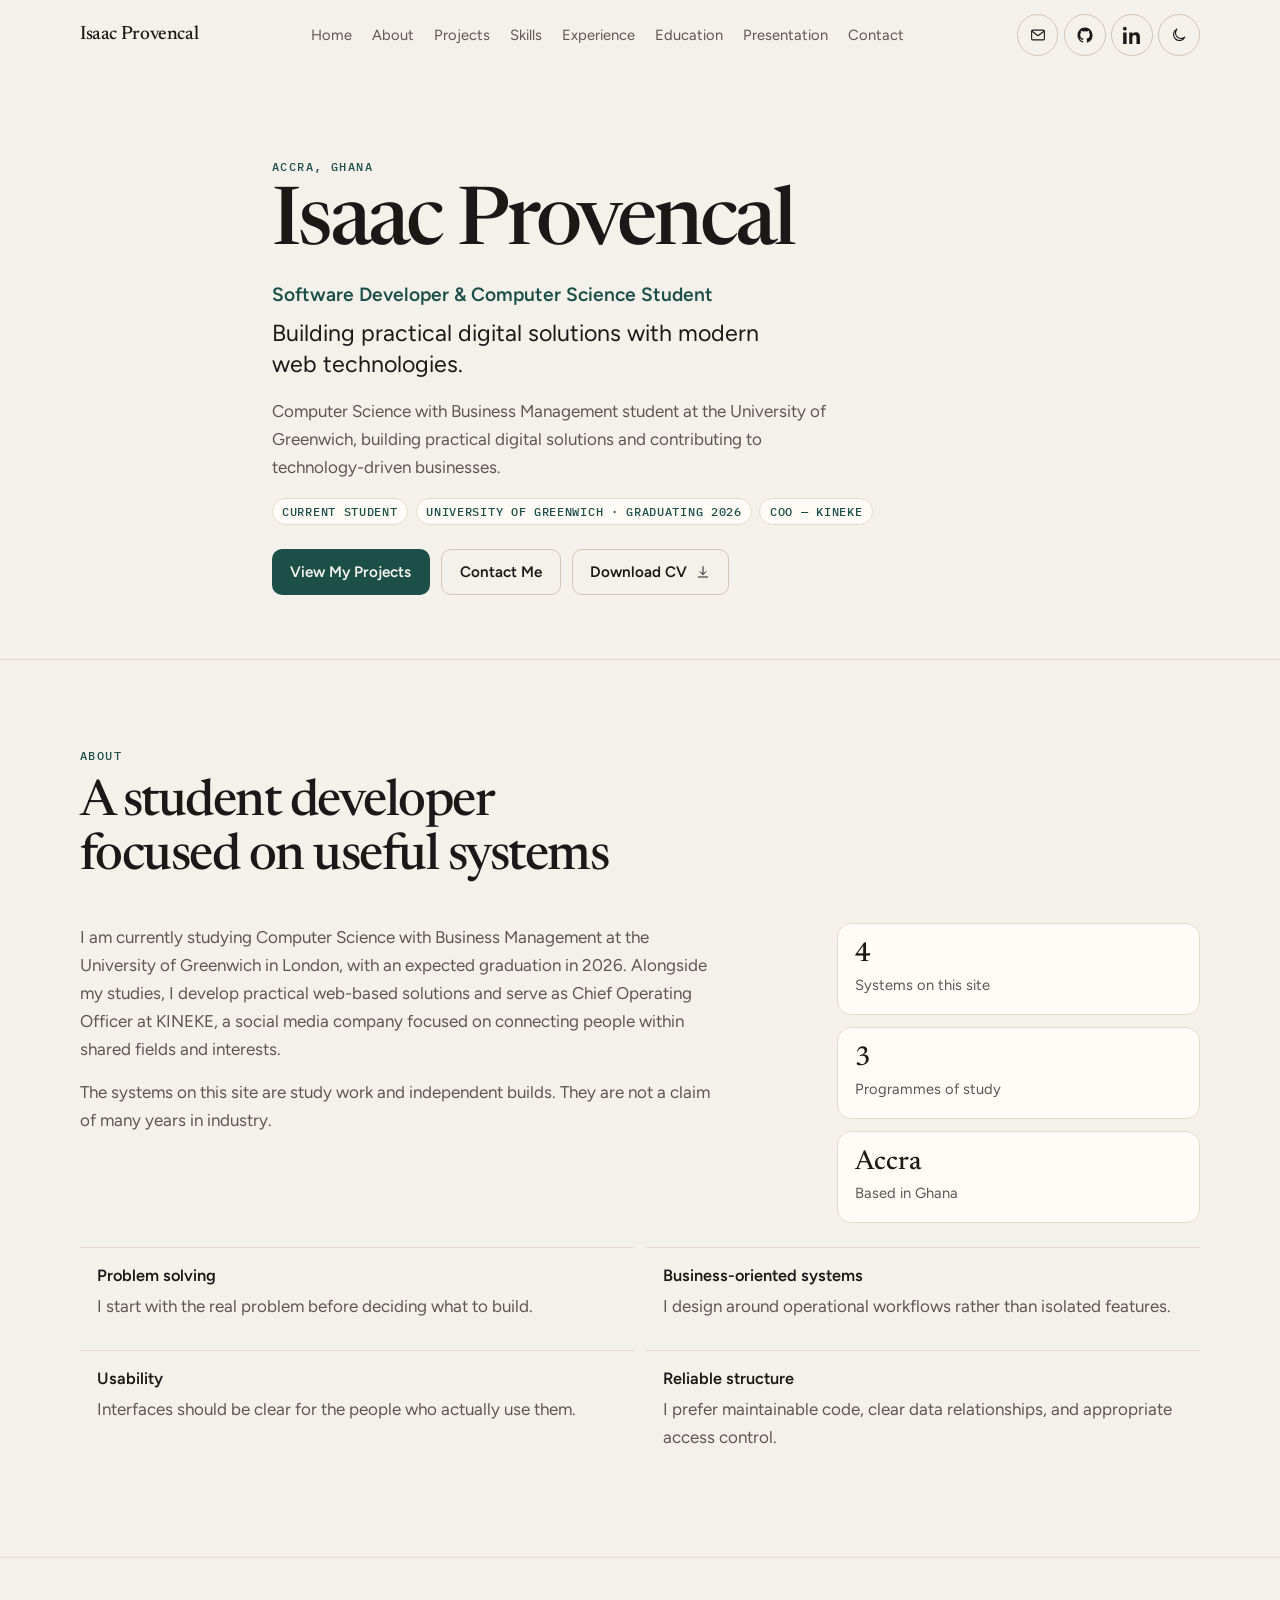
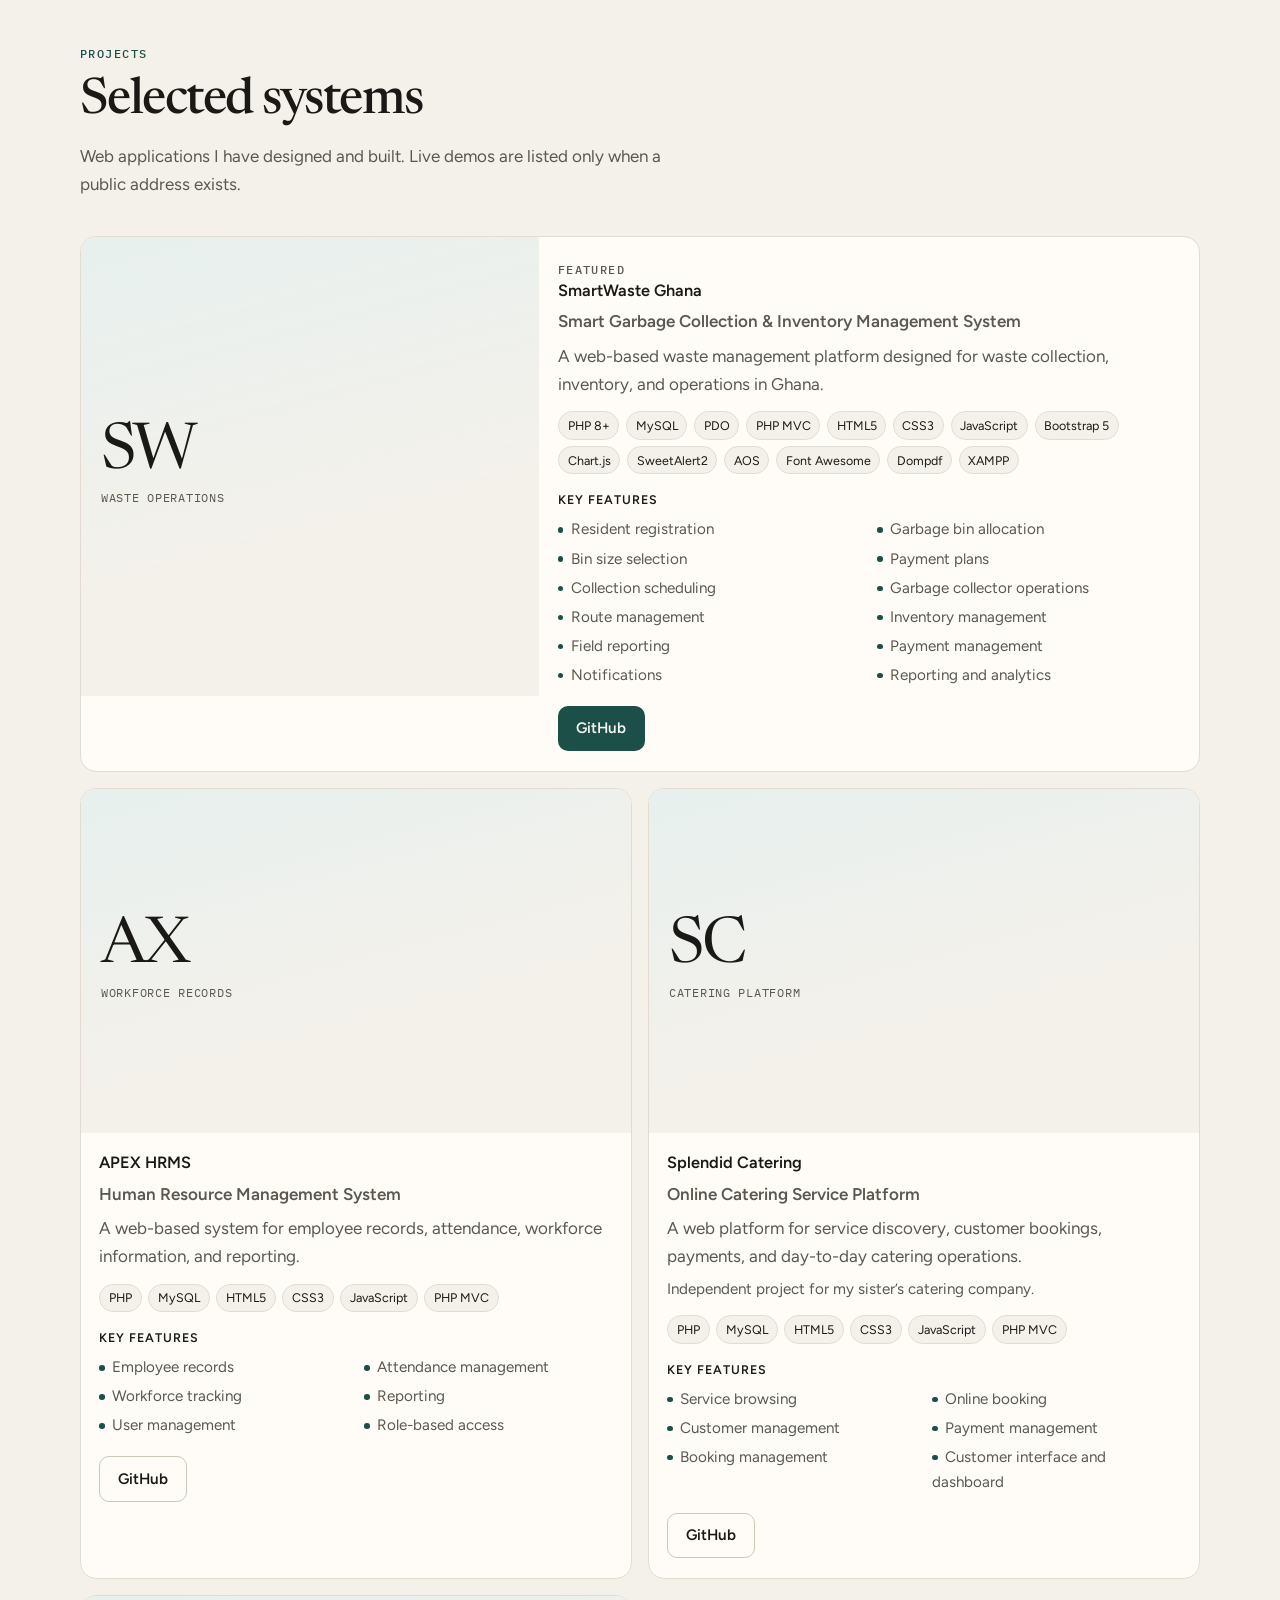
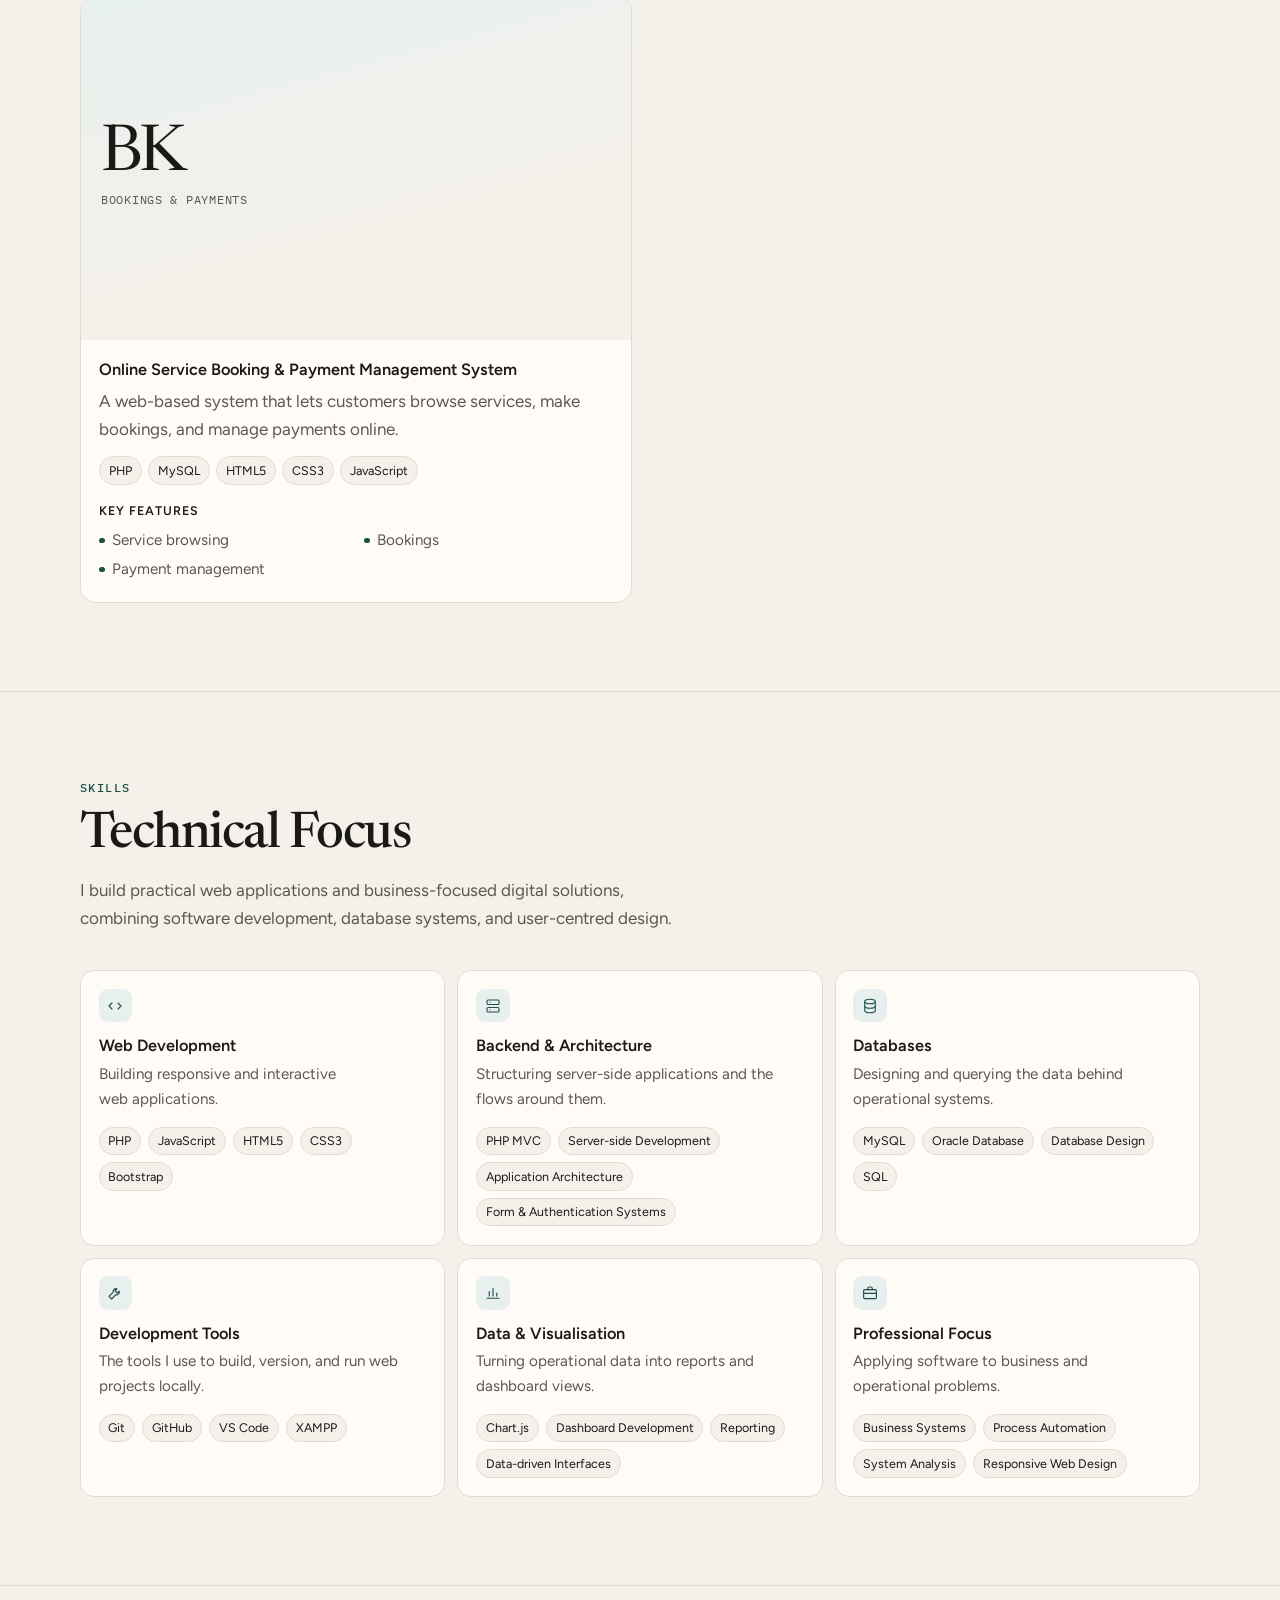
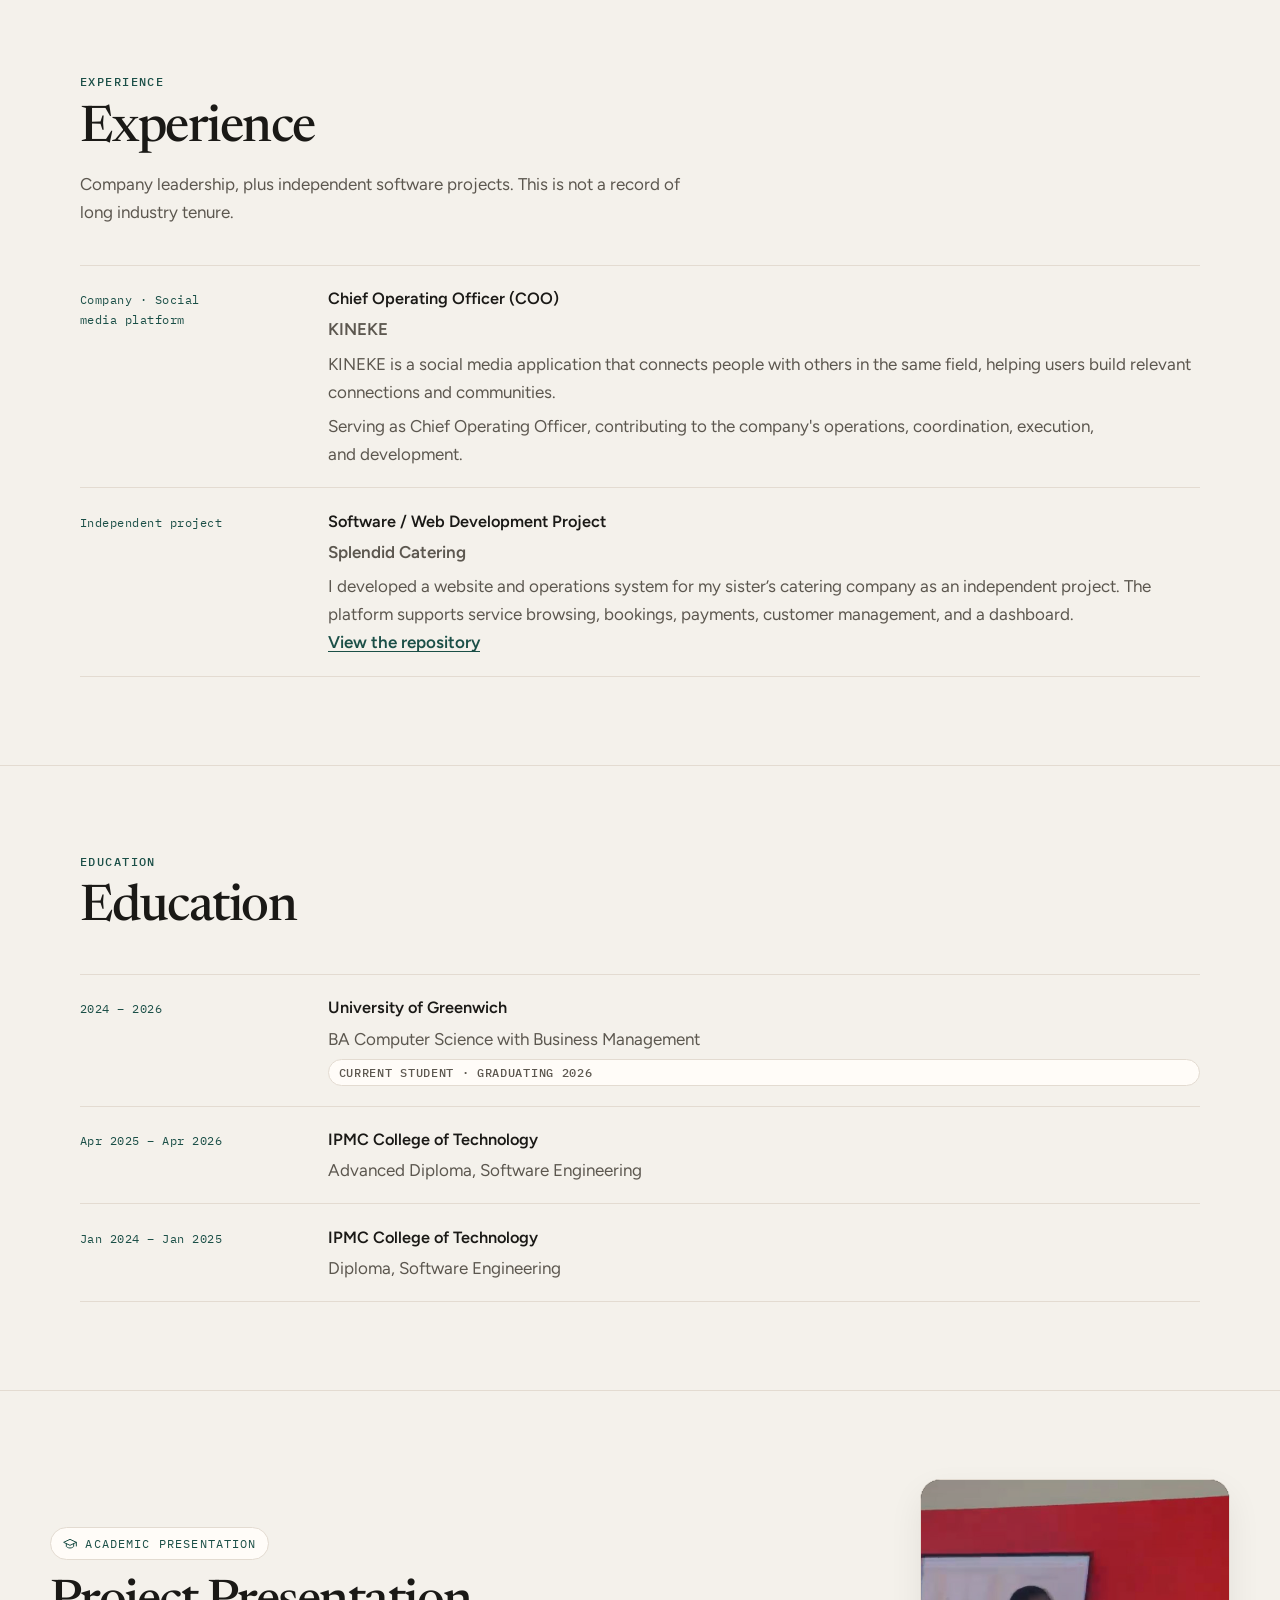
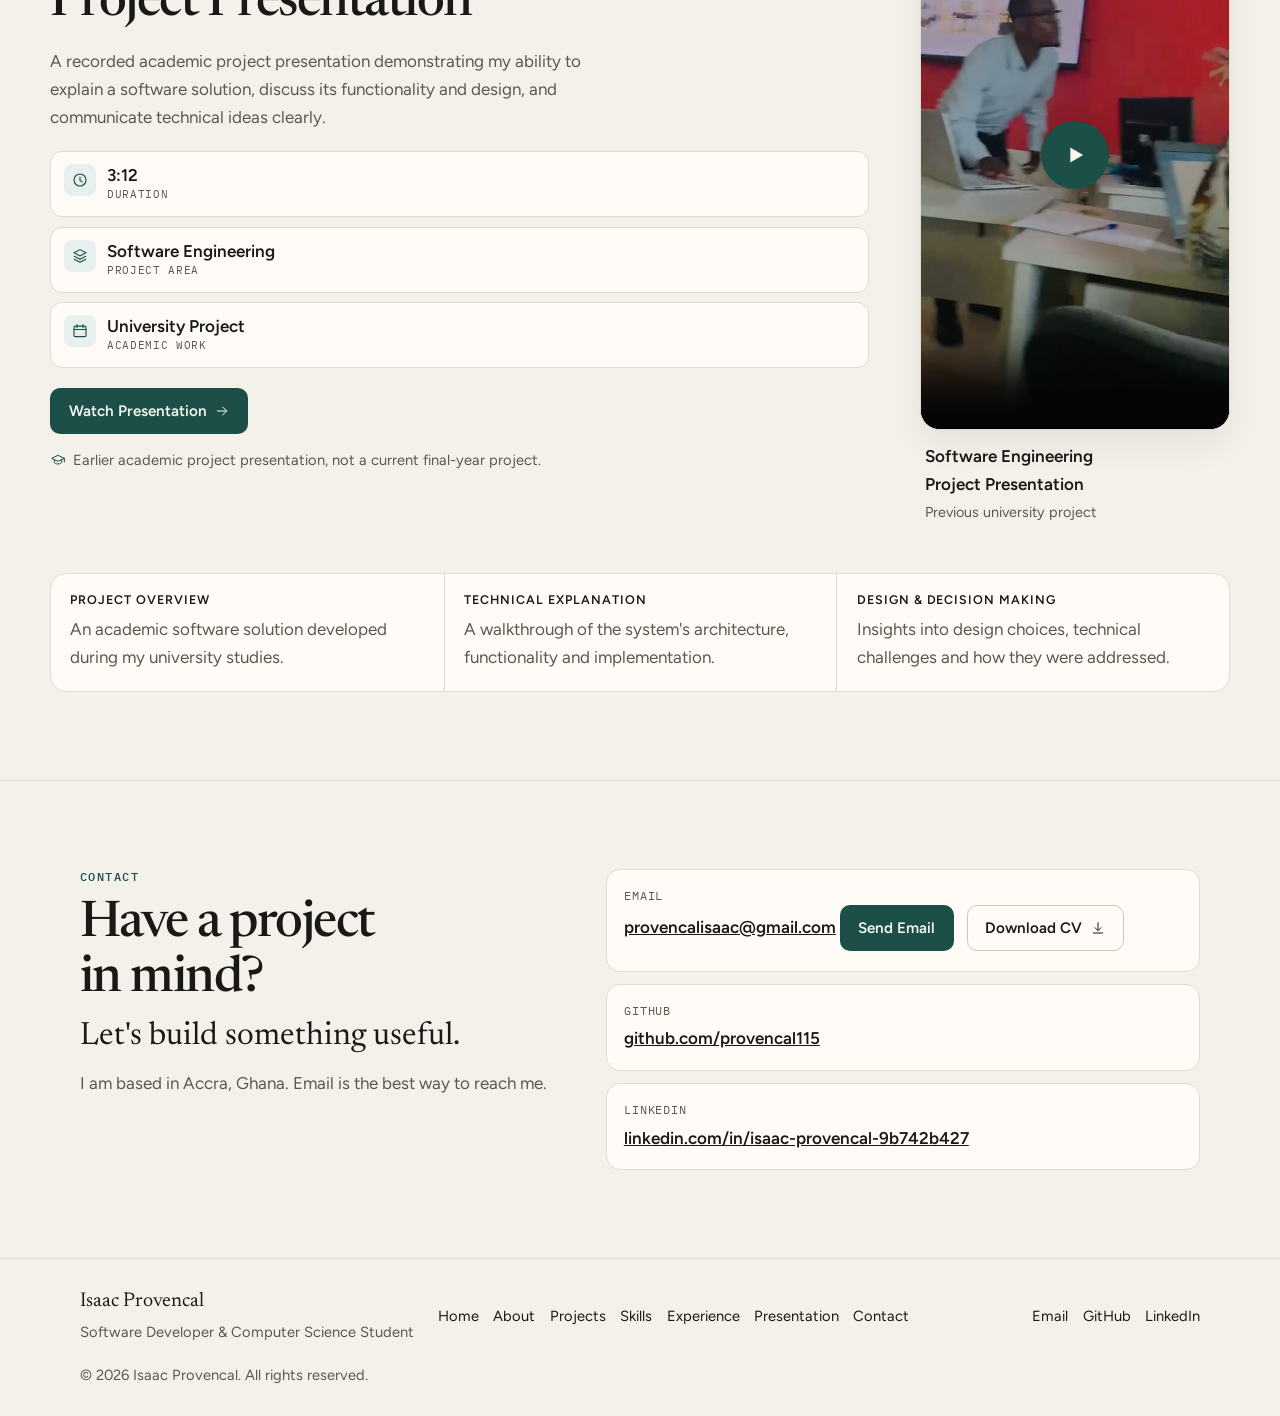
==== commit 1c250f55: "Size the presentation player to a 310px 9:16 frame. Co-authored-by: Cursor <cursoragent@cursor.com>" ====
--- a/index.html
+++ b/index.html
@@ -39,7 +39,7 @@
   </script>
   <link rel="preconnect" href="https://fonts.googleapis.com">
   <link rel="preconnect" href="https://fonts.gstatic.com" crossorigin>
-  <link rel="stylesheet" href="assets/css/style.css?v=20260924b">
+  <link rel="stylesheet" href="assets/css/style.css?v=20260924c">
   <link rel="stylesheet" href="https://fonts.googleapis.com/css2?family=Figtree:wght@400;500;600&amp;family=IBM+Plex+Mono:wght@400;500&amp;family=Newsreader:opsz,wght@6..72,500;6..72,600&amp;display=swap" media="print" onload="this.media='all'">
   <noscript>
     <link rel="stylesheet" href="https://fonts.googleapis.com/css2?family=Figtree:wght@400;500;600&amp;family=IBM+Plex+Mono:wght@400;500&amp;family=Newsreader:opsz,wght@6..72,500;6..72,600&amp;display=swap">
--- a/assets/css/style.css
+++ b/assets/css/style.css
@@ -896,7 +896,7 @@
 .presentation-caption svg { color: var(--accent); flex: 0 0 auto; }
 
 .presentation-media {
-  width: min(100%, 360px);
+  width: min(100%, 320px);
   margin-inline: auto;
 }
 
@@ -986,12 +986,14 @@
 
 @media (min-width: 760px) {
   .presentation-facts { grid-template-columns: repeat(3, minmax(0, 1fr)); }
+
+  .presentation-media { width: 300px; }
 }
 
 @media (min-width: 980px) {
   .presentation-hero {
     display: grid;
-    grid-template-columns: minmax(0, 1fr) 380px;
+    grid-template-columns: minmax(0, 1fr) 310px;
     column-gap: clamp(2rem, 4vw, 4rem);
     align-items: center;
   }
@@ -999,7 +1001,7 @@
   .presentation-facts { grid-template-columns: 1fr; }
 
   .presentation-media {
-    width: 380px;
+    width: 310px;
     max-width: 100%;
     margin-inline: 0 0 auto;
   }
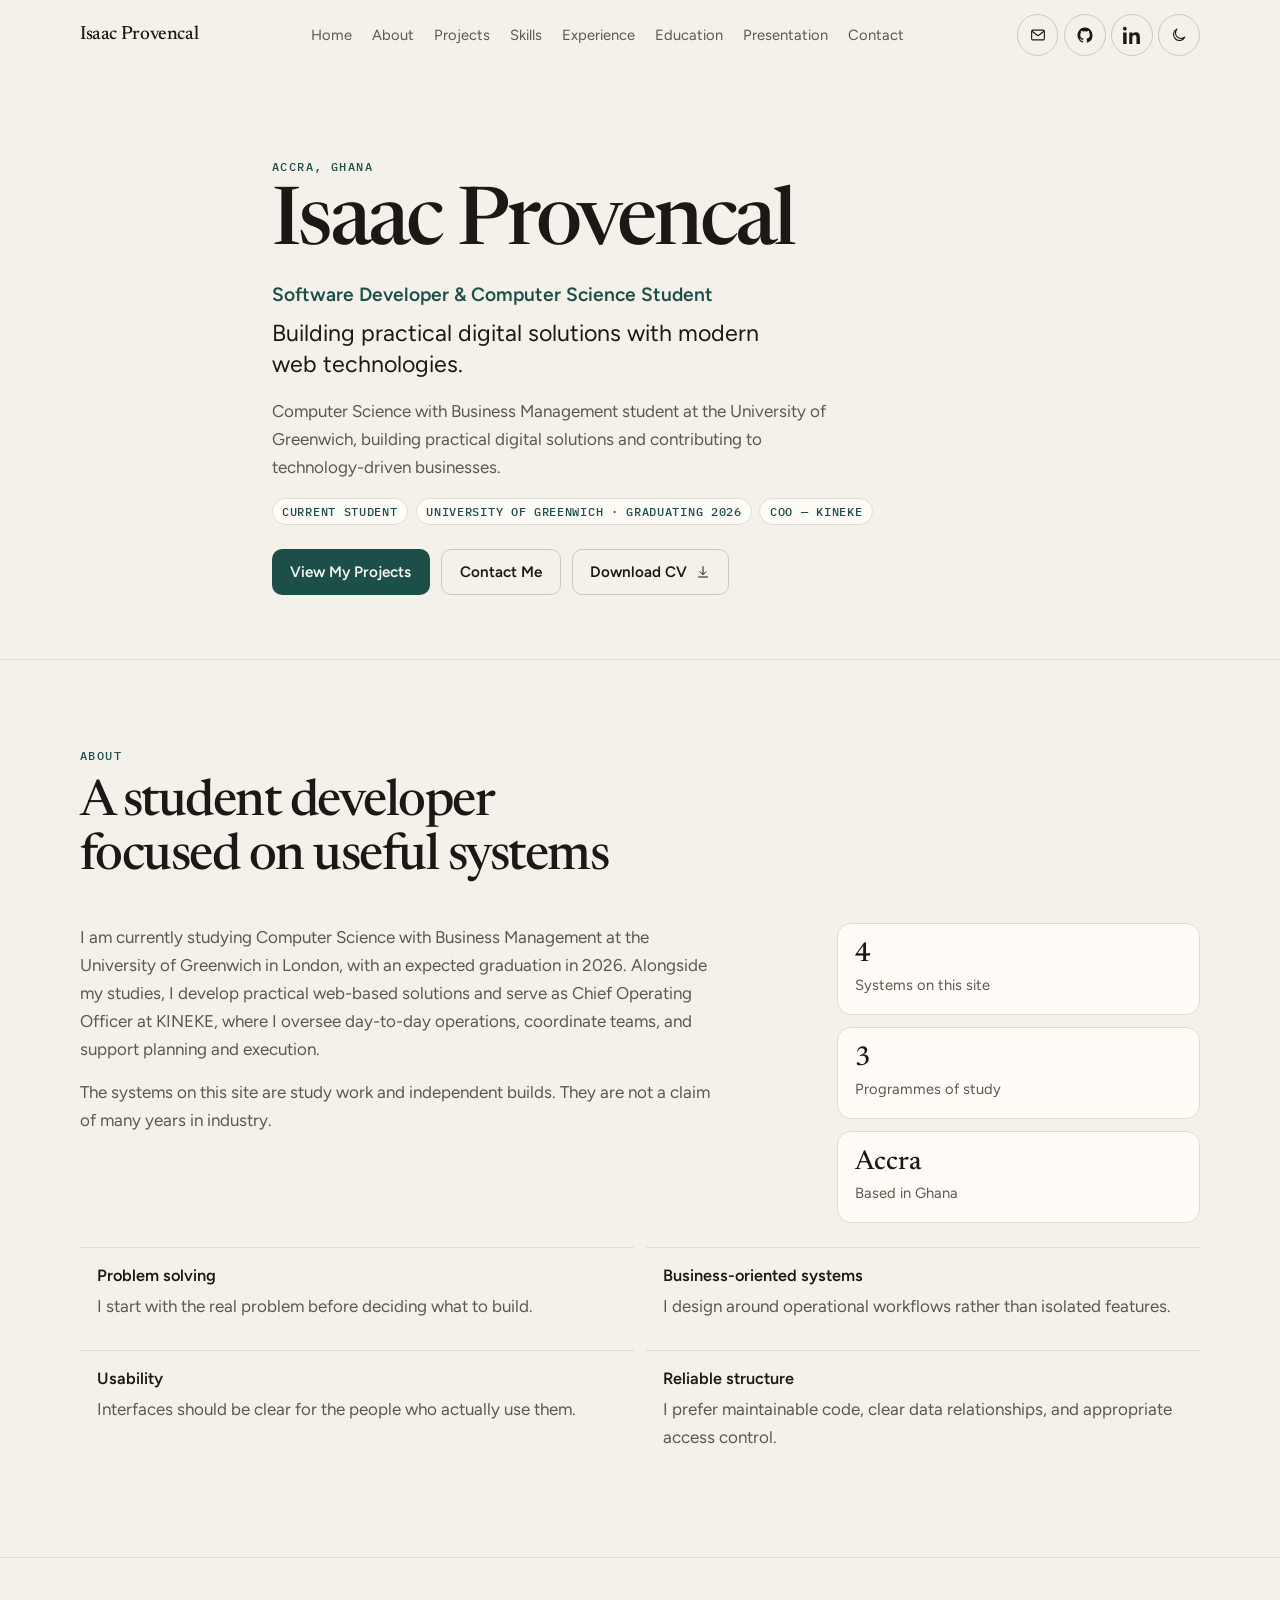
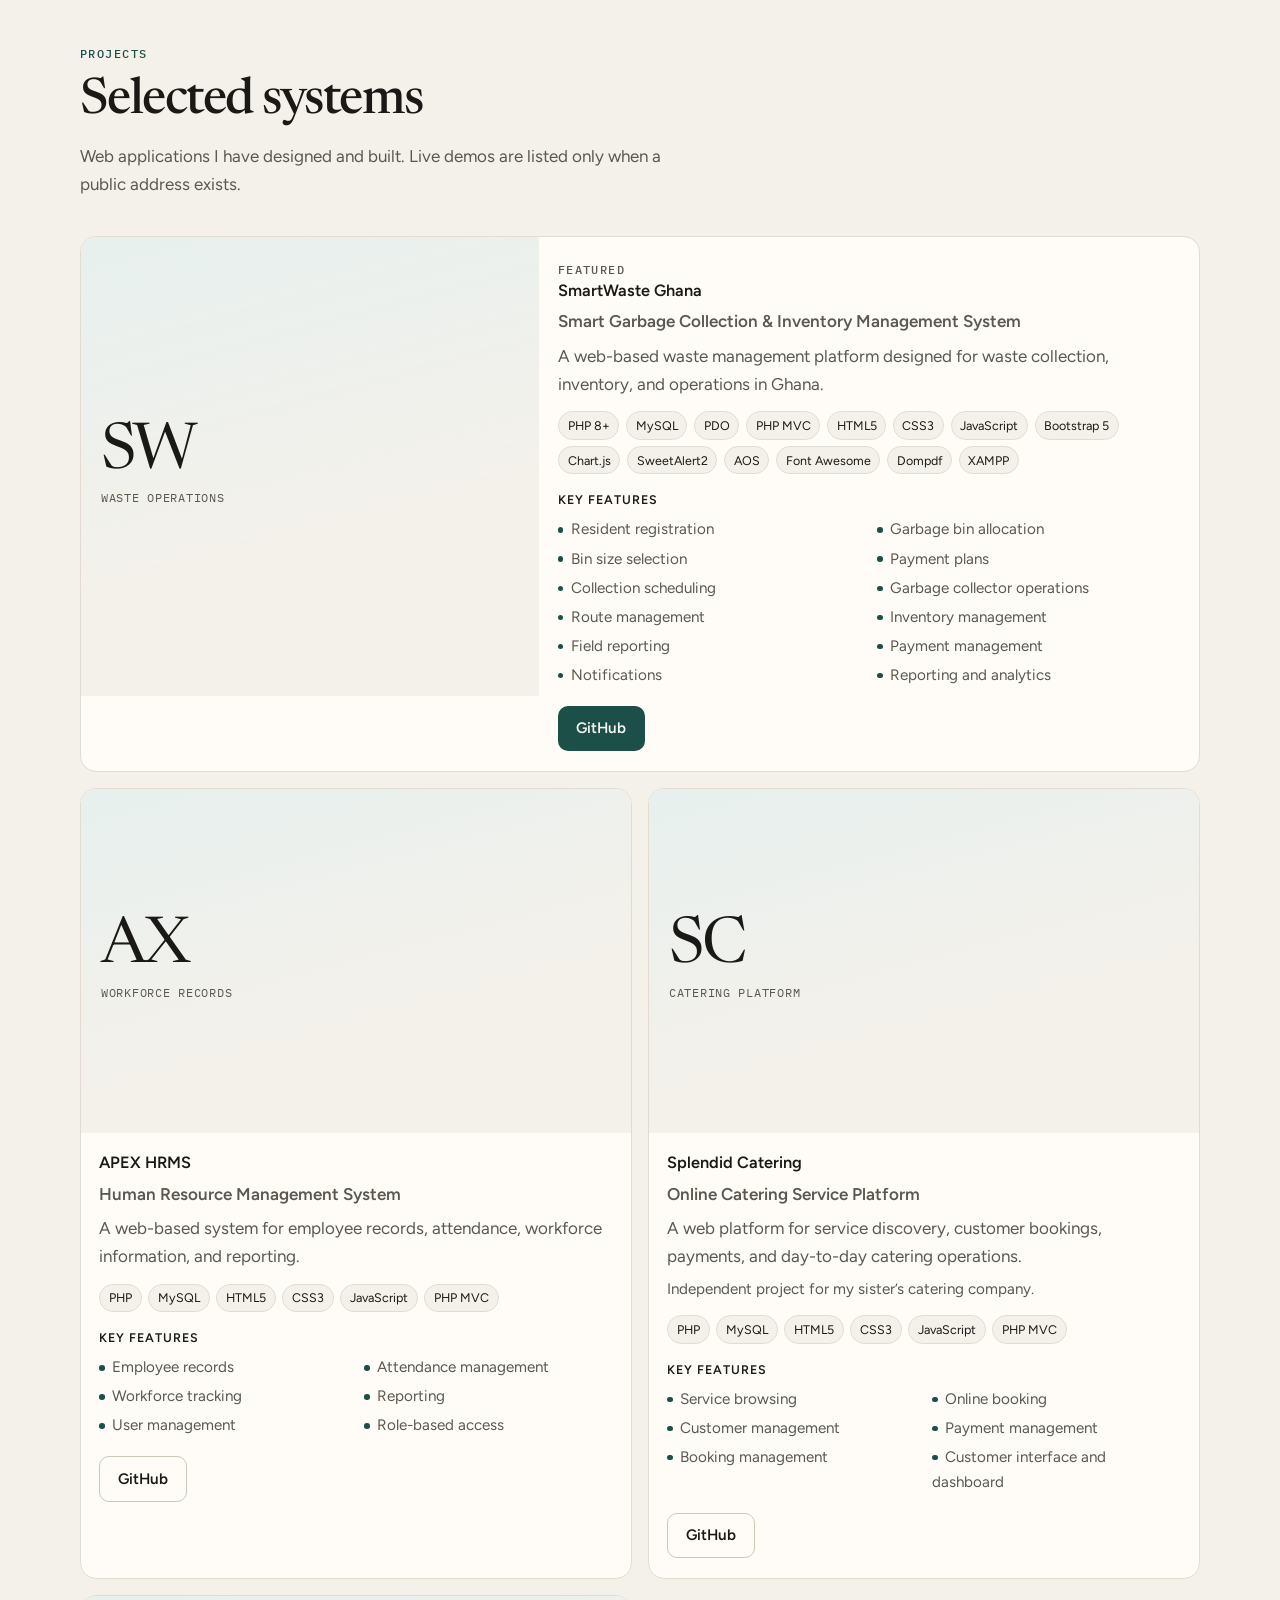
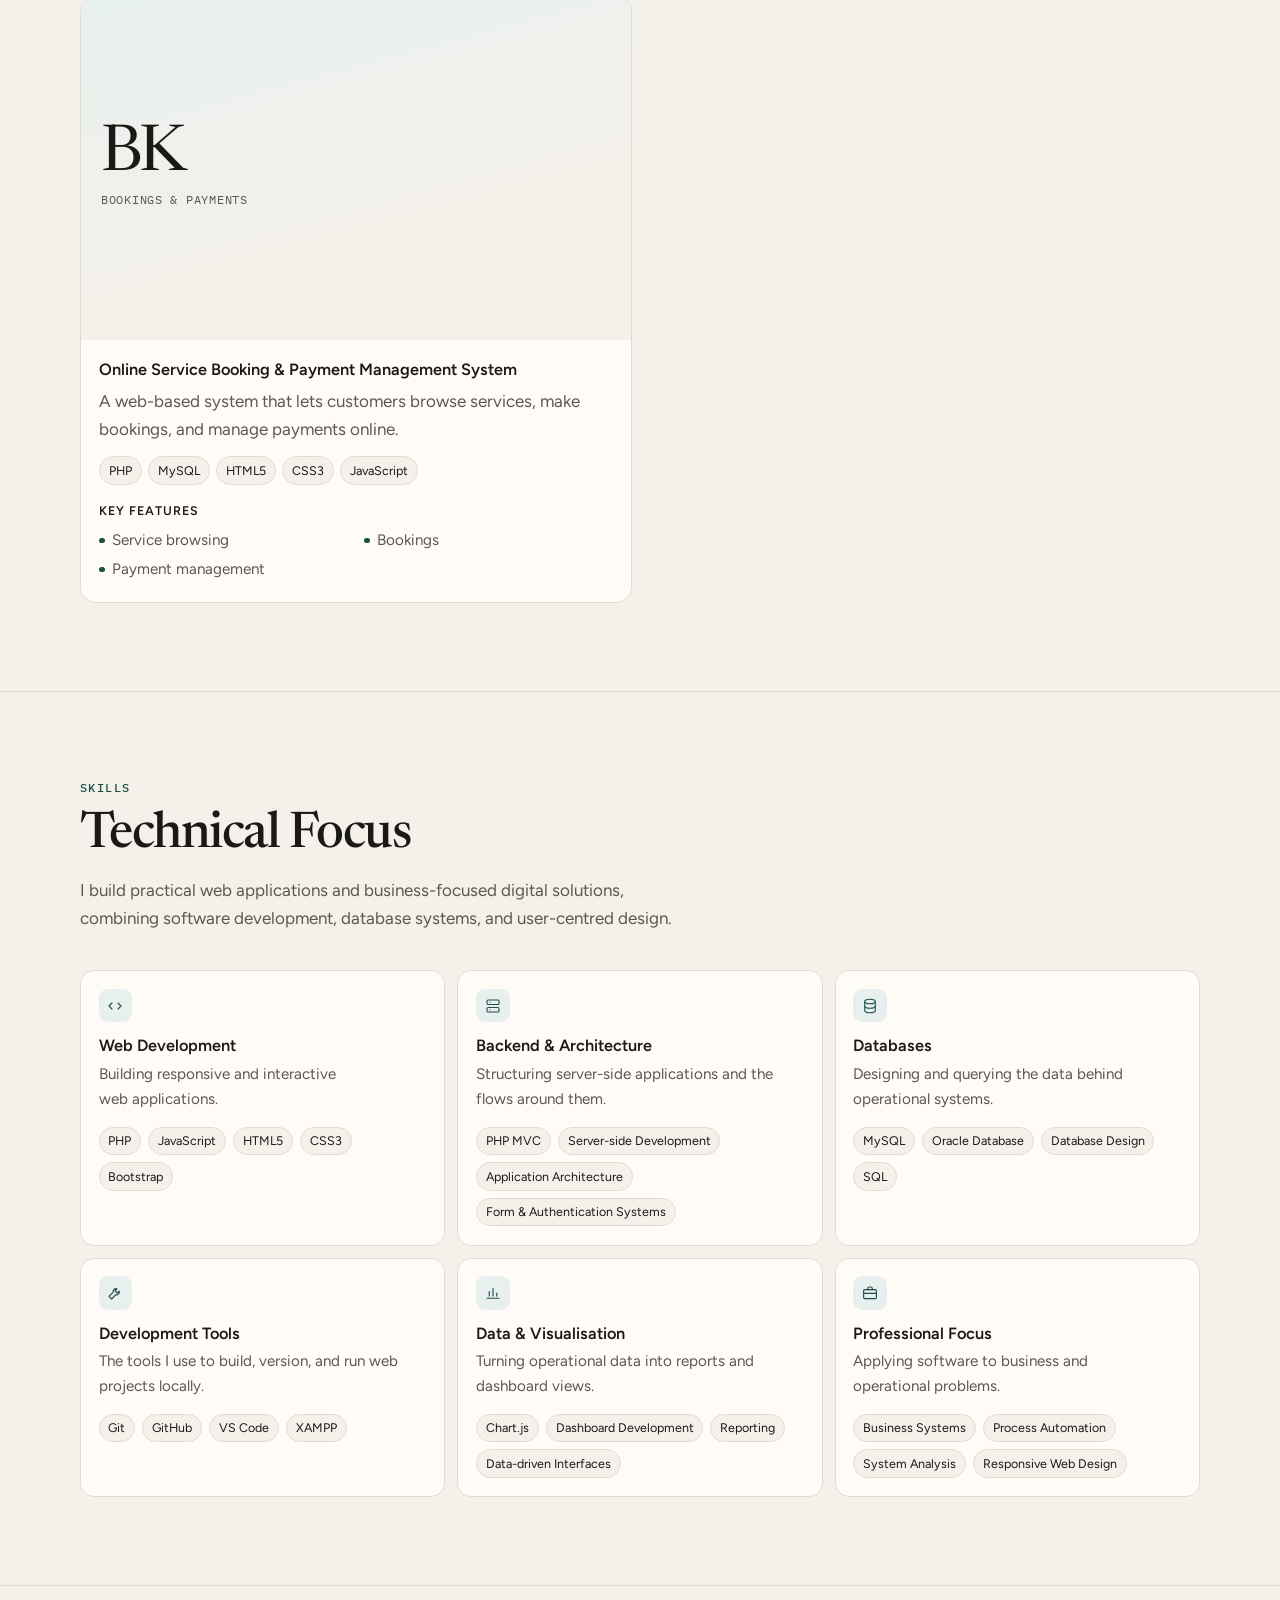
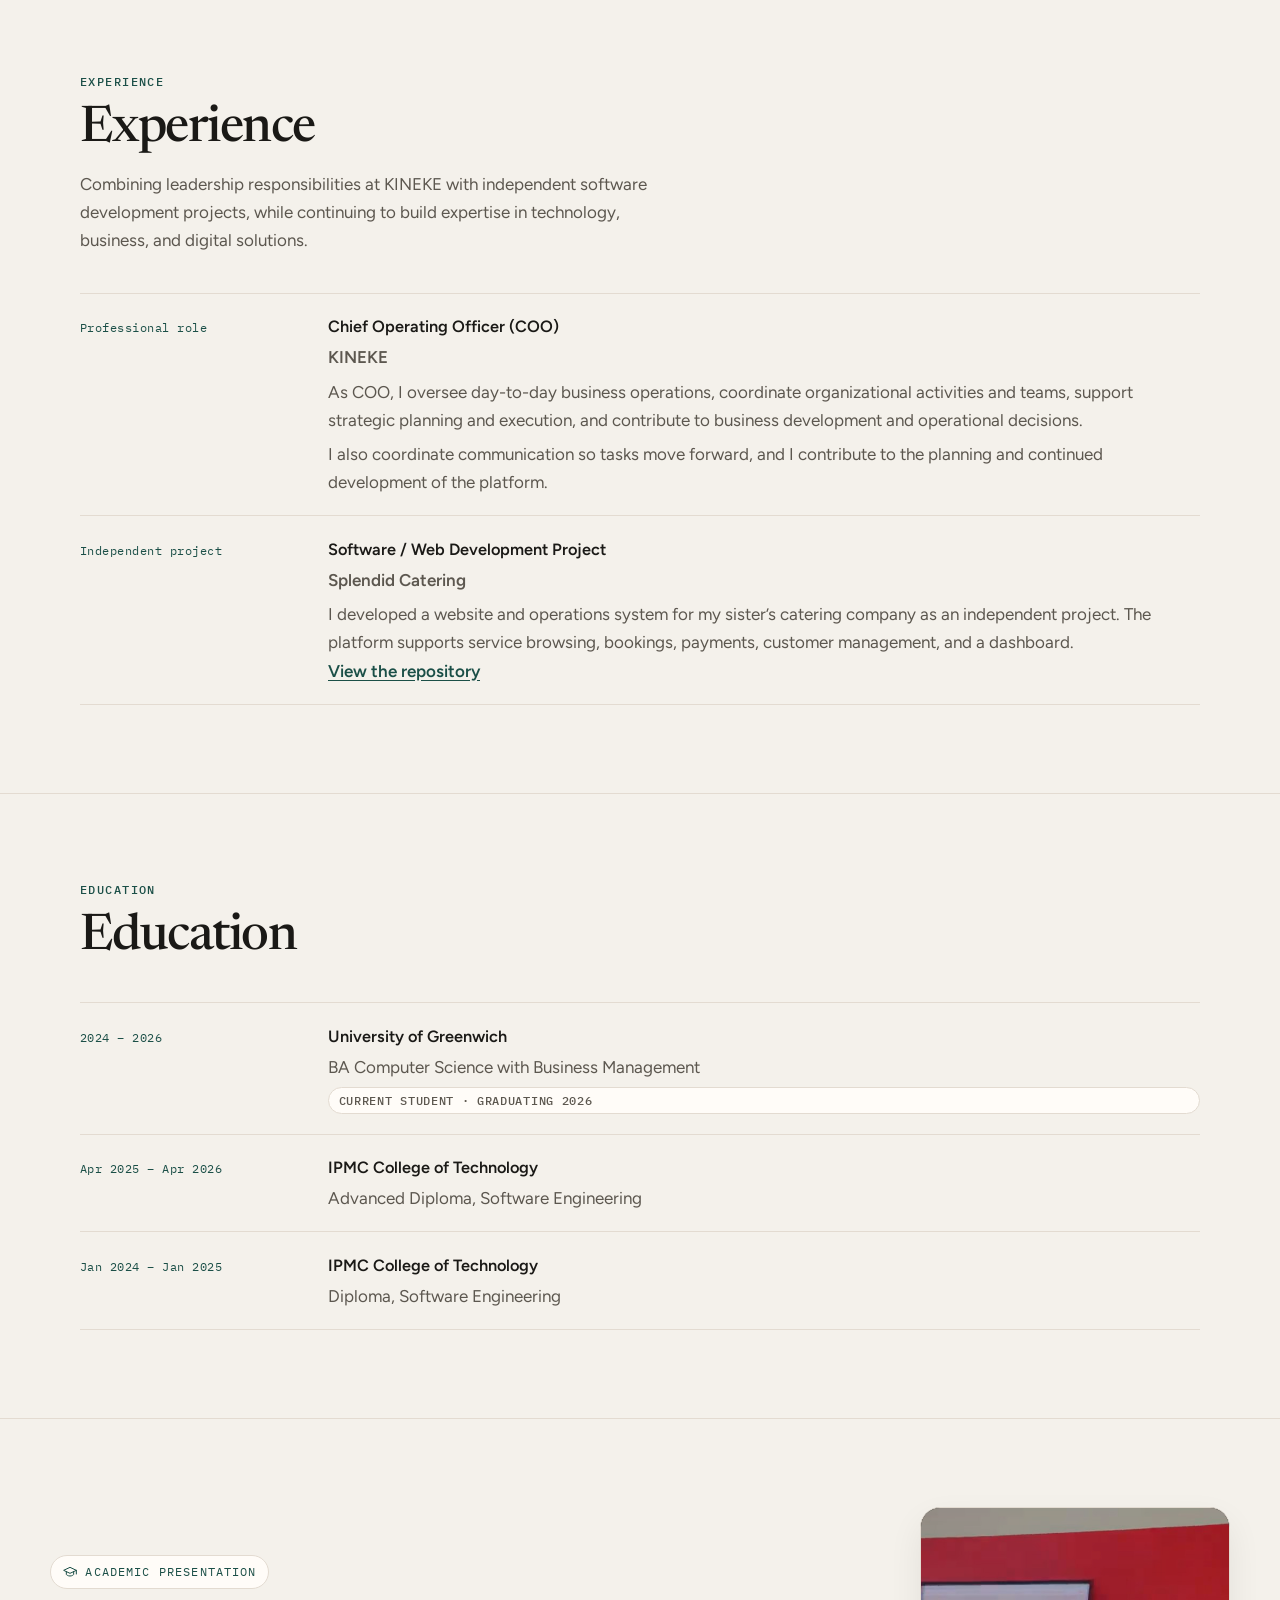
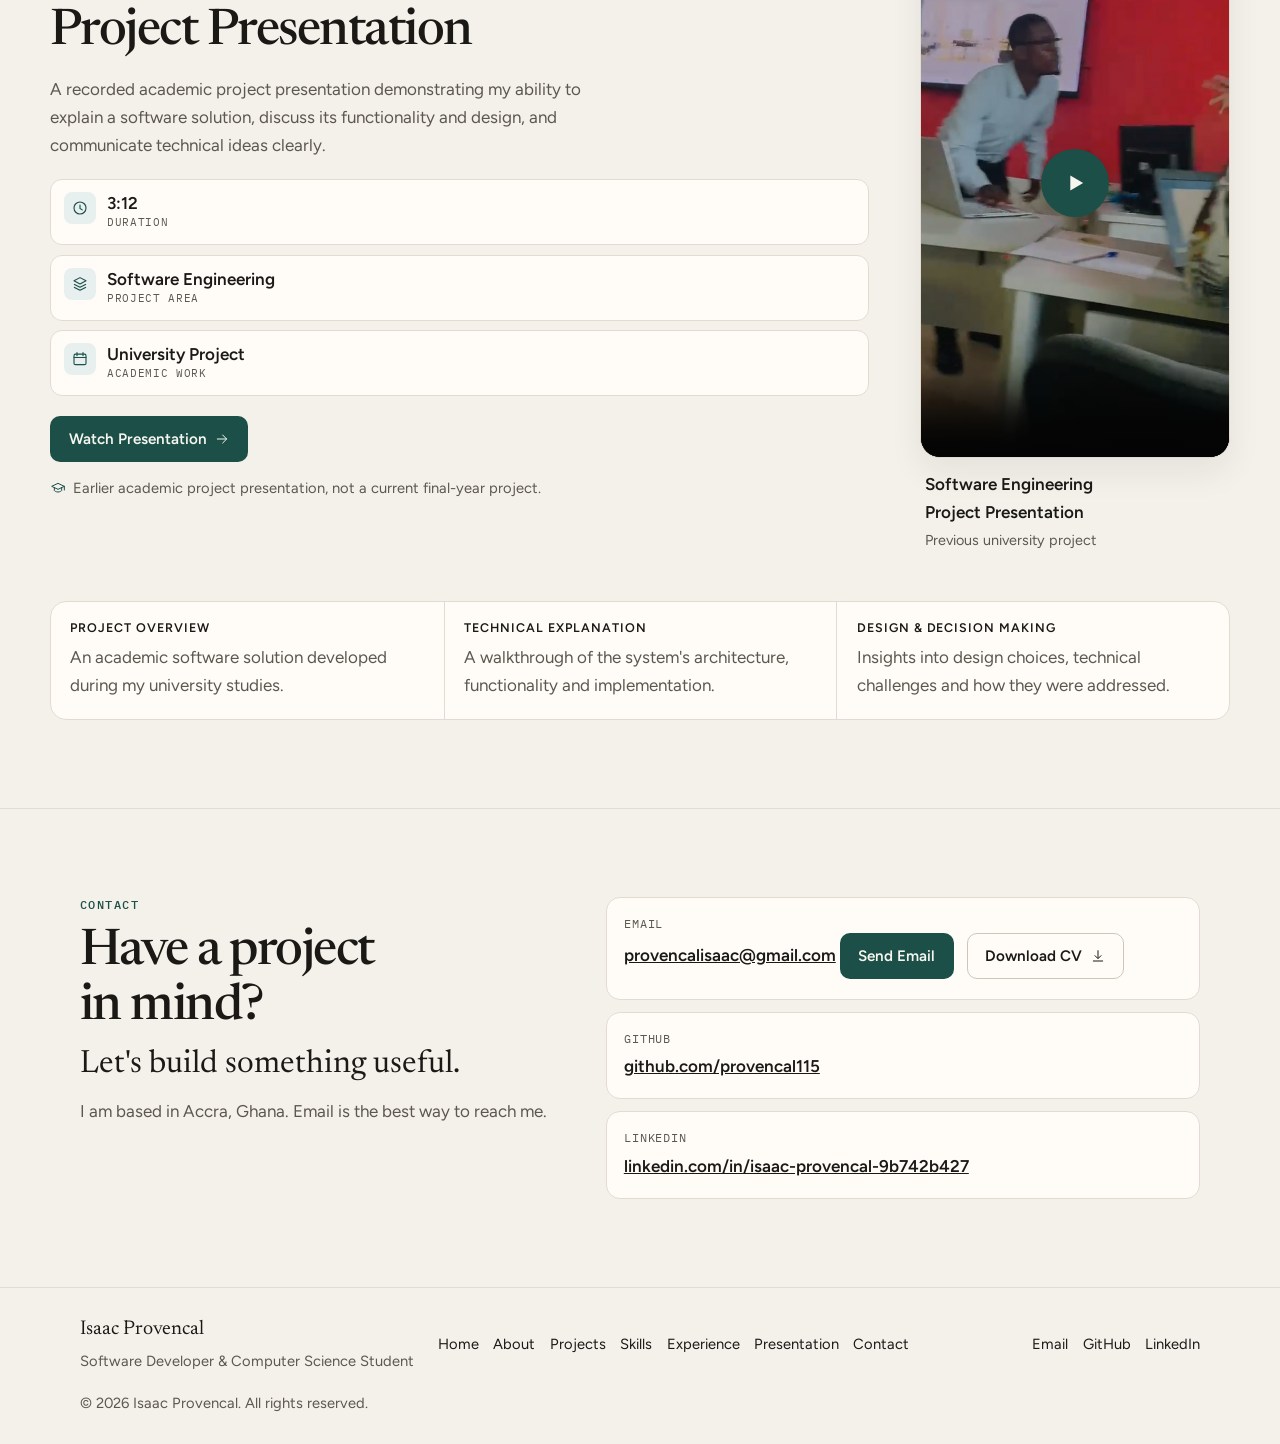
==== commit 1c0eeaff: "Update portfolio content and presentation" ====
--- a/index.html
+++ b/index.html
@@ -54,7 +54,7 @@
     "mainEntity": {
       "@type": "Person",
       "name": "Isaac Provencal",
-      "jobTitle": "Software Developer and Computer Science Student",
+      "jobTitle": "Software Developer, Computer Science Student, and Chief Operating Officer at KINEKE",
       "email": "provencalisaac@gmail.com",
       "homeLocation": {
         "@type": "Place",
@@ -174,7 +174,7 @@
         </div>
         <div class="about-grid">
           <div class="about-copy reveal">
-            <p>I am currently studying Computer Science with Business Management at the University of Greenwich in London, with an expected graduation in 2026. Alongside my studies, I develop practical web-based solutions and serve as Chief Operating Officer at KINEKE, a social media company focused on connecting people within shared fields and interests.</p>
+            <p>I am currently studying Computer Science with Business Management at the University of Greenwich in London, with an expected graduation in 2026. Alongside my studies, I develop practical web-based solutions and serve as Chief Operating Officer at KINEKE, where I oversee day-to-day operations, coordinate teams, and support planning and execution.</p>
             <p>The systems on this site are study work and independent builds. They are not a claim of many years in industry.</p>
           </div>
           <ul class="stat-list reveal">
@@ -417,15 +417,15 @@
         <div class="section-heading">
           <p class="kicker">Experience</p>
           <h2 id="experience-heading">Experience</h2>
-          <p class="section-intro">Company leadership, plus independent software projects. This is not a record of long industry tenure.</p>
+          <p class="section-intro">Combining leadership responsibilities at KINEKE with independent software development projects, while continuing to build expertise in technology, business, and digital solutions.</p>
         </div>
         <ol class="timeline reveal">
           <li>
-            <p class="timeline-meta">Company · Social media platform</p>
+            <p class="timeline-meta">Professional role</p>
             <h3>Chief Operating Officer (COO)</h3>
             <p class="timeline-org">KINEKE</p>
-            <p>KINEKE is a social media application that connects people with others in the same field, helping users build relevant connections and communities.</p>
-            <p>Serving as Chief Operating Officer, contributing to the company's operations, coordination, execution, and development.</p>
+            <p>As COO, I oversee day-to-day business operations, coordinate organizational activities and teams, support strategic planning and execution, and contribute to business development and operational decisions.</p>
+            <p>I also coordinate communication so tasks move forward, and I contribute to the planning and continued development of the platform.</p>
           </li>
           <li>
             <p class="timeline-meta">Independent project</p>
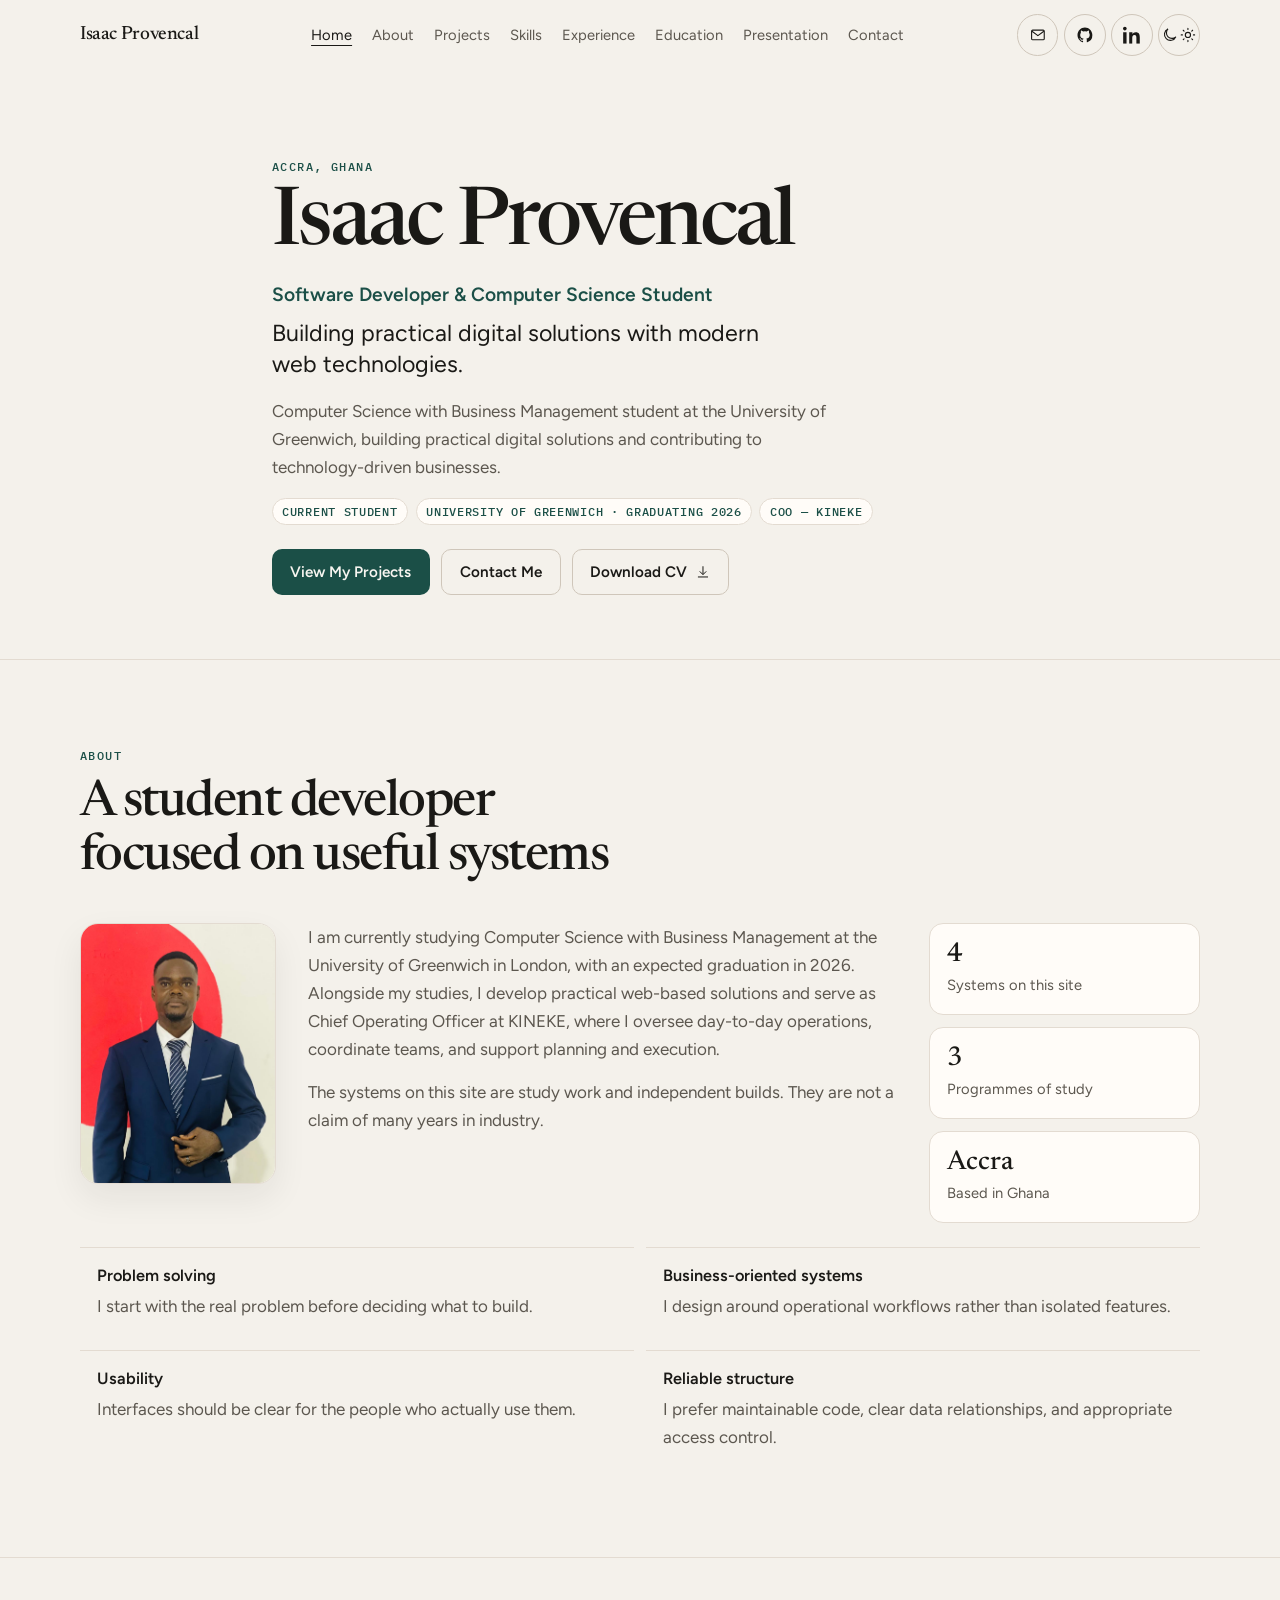
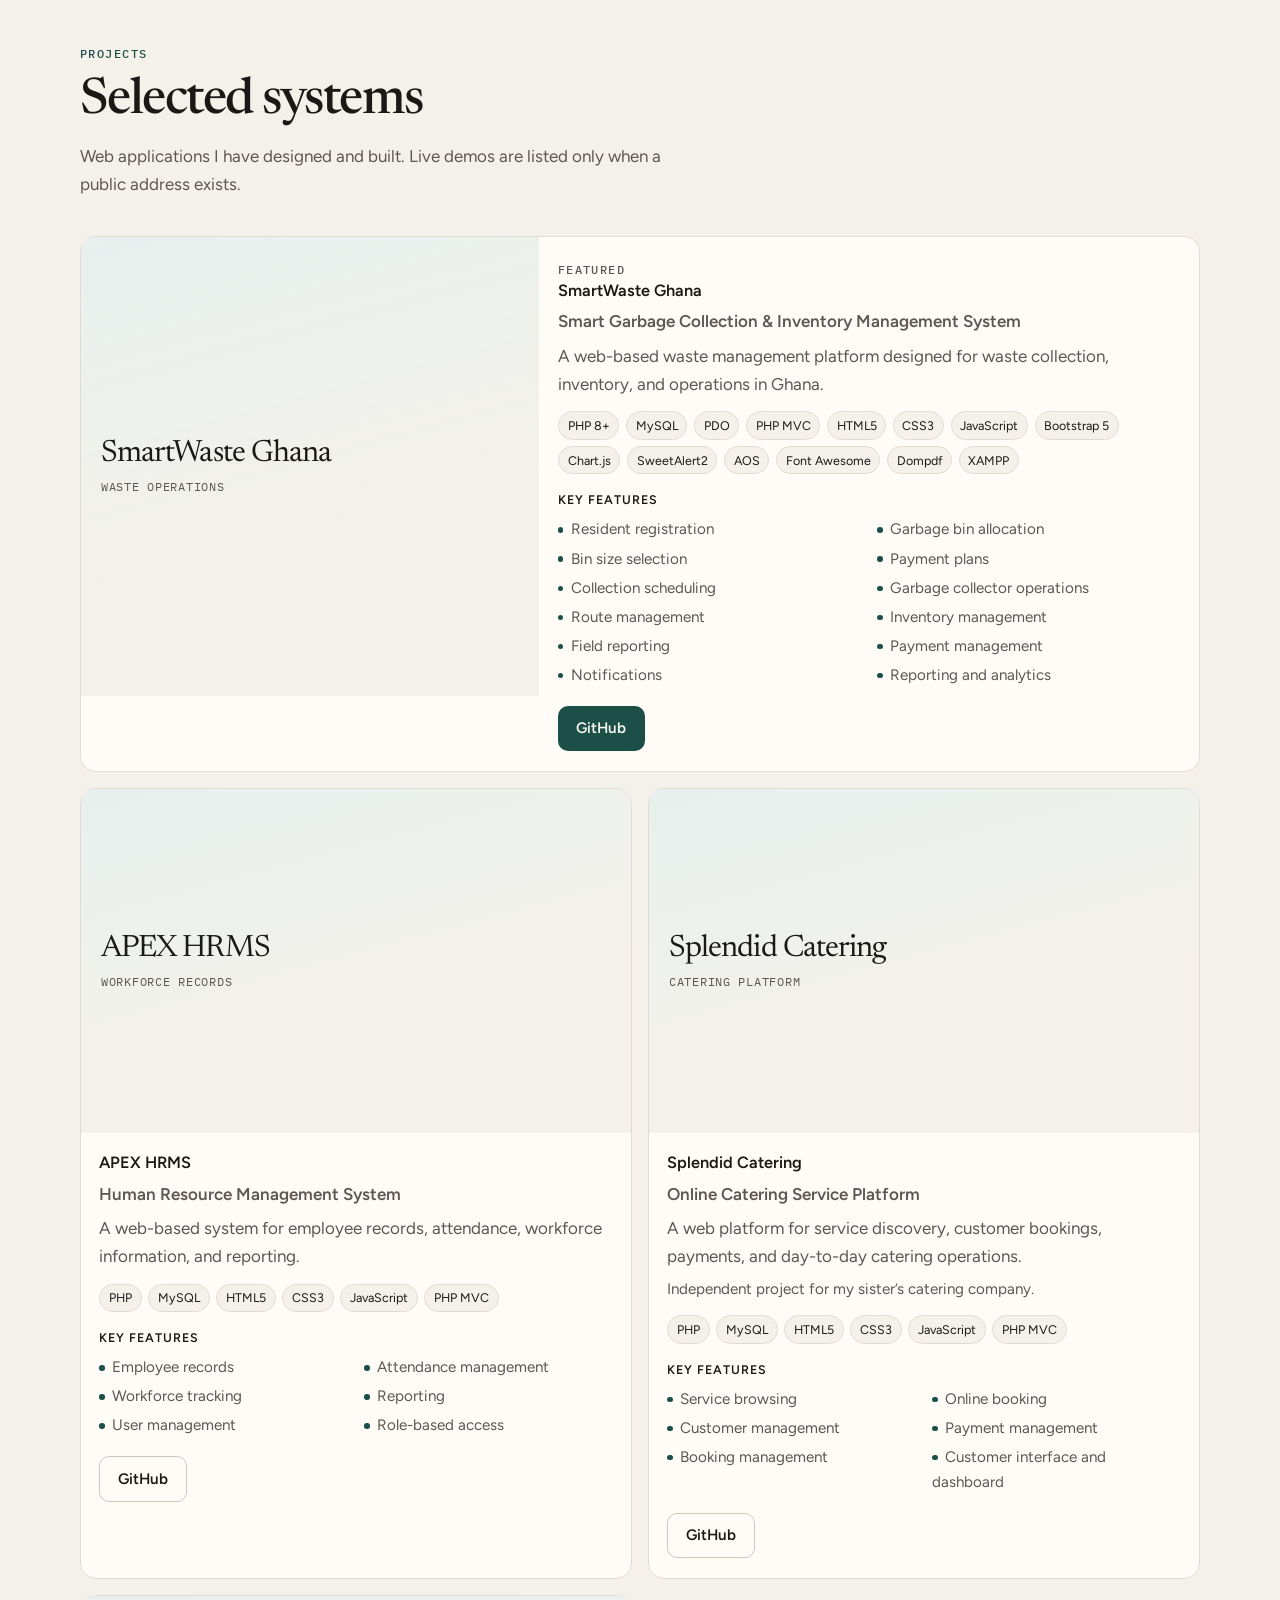
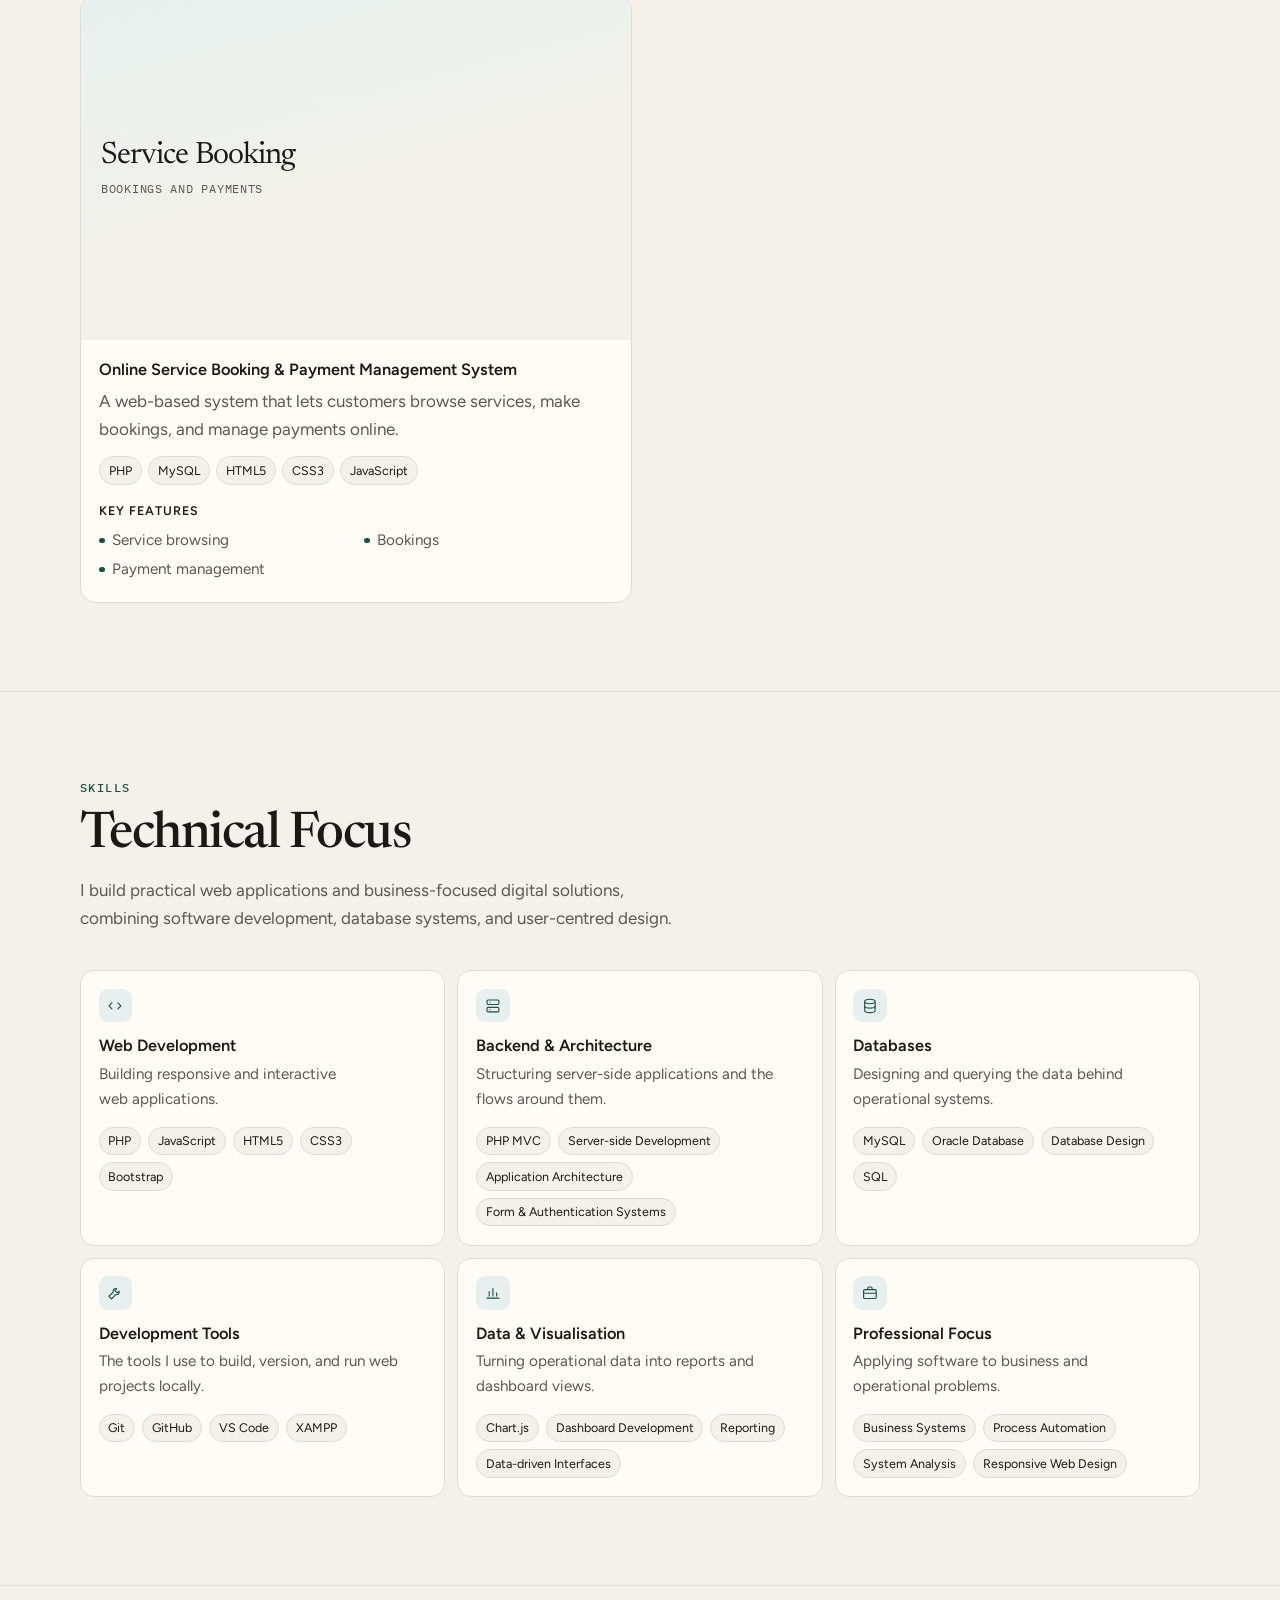
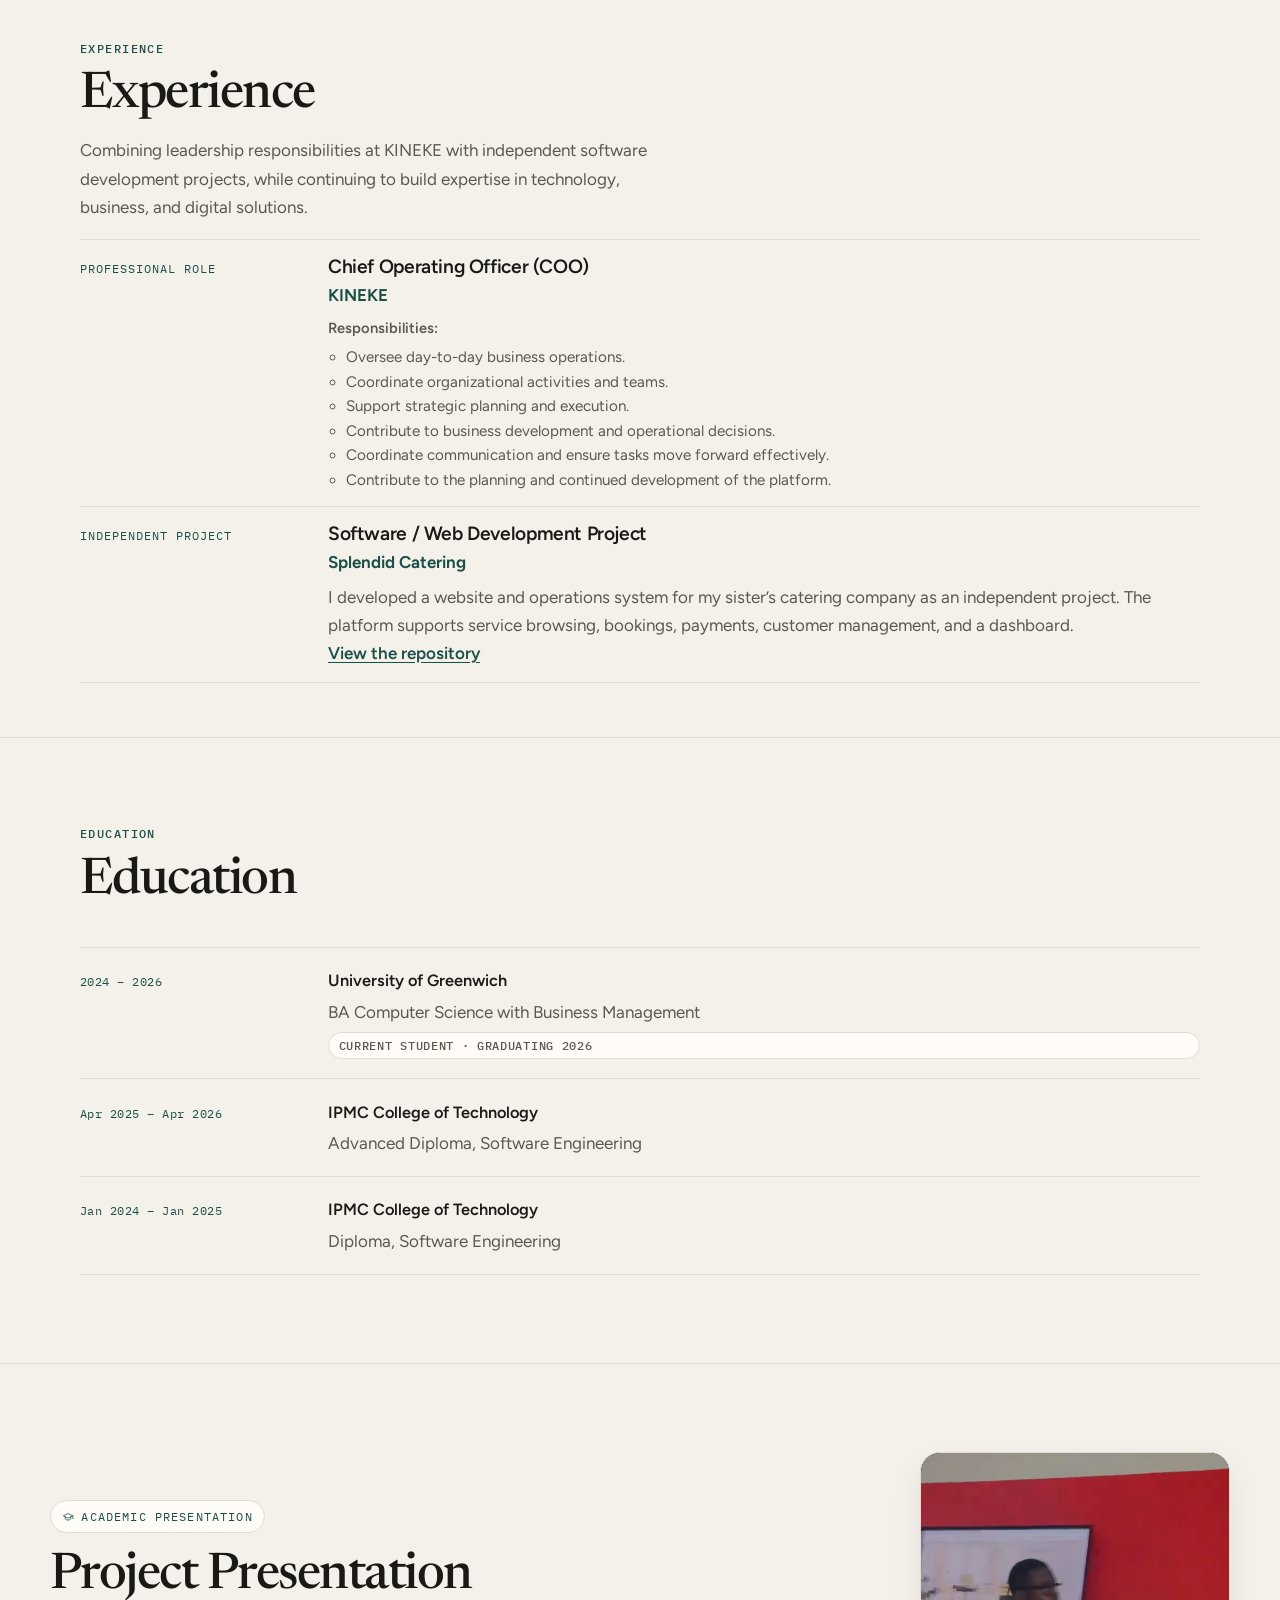
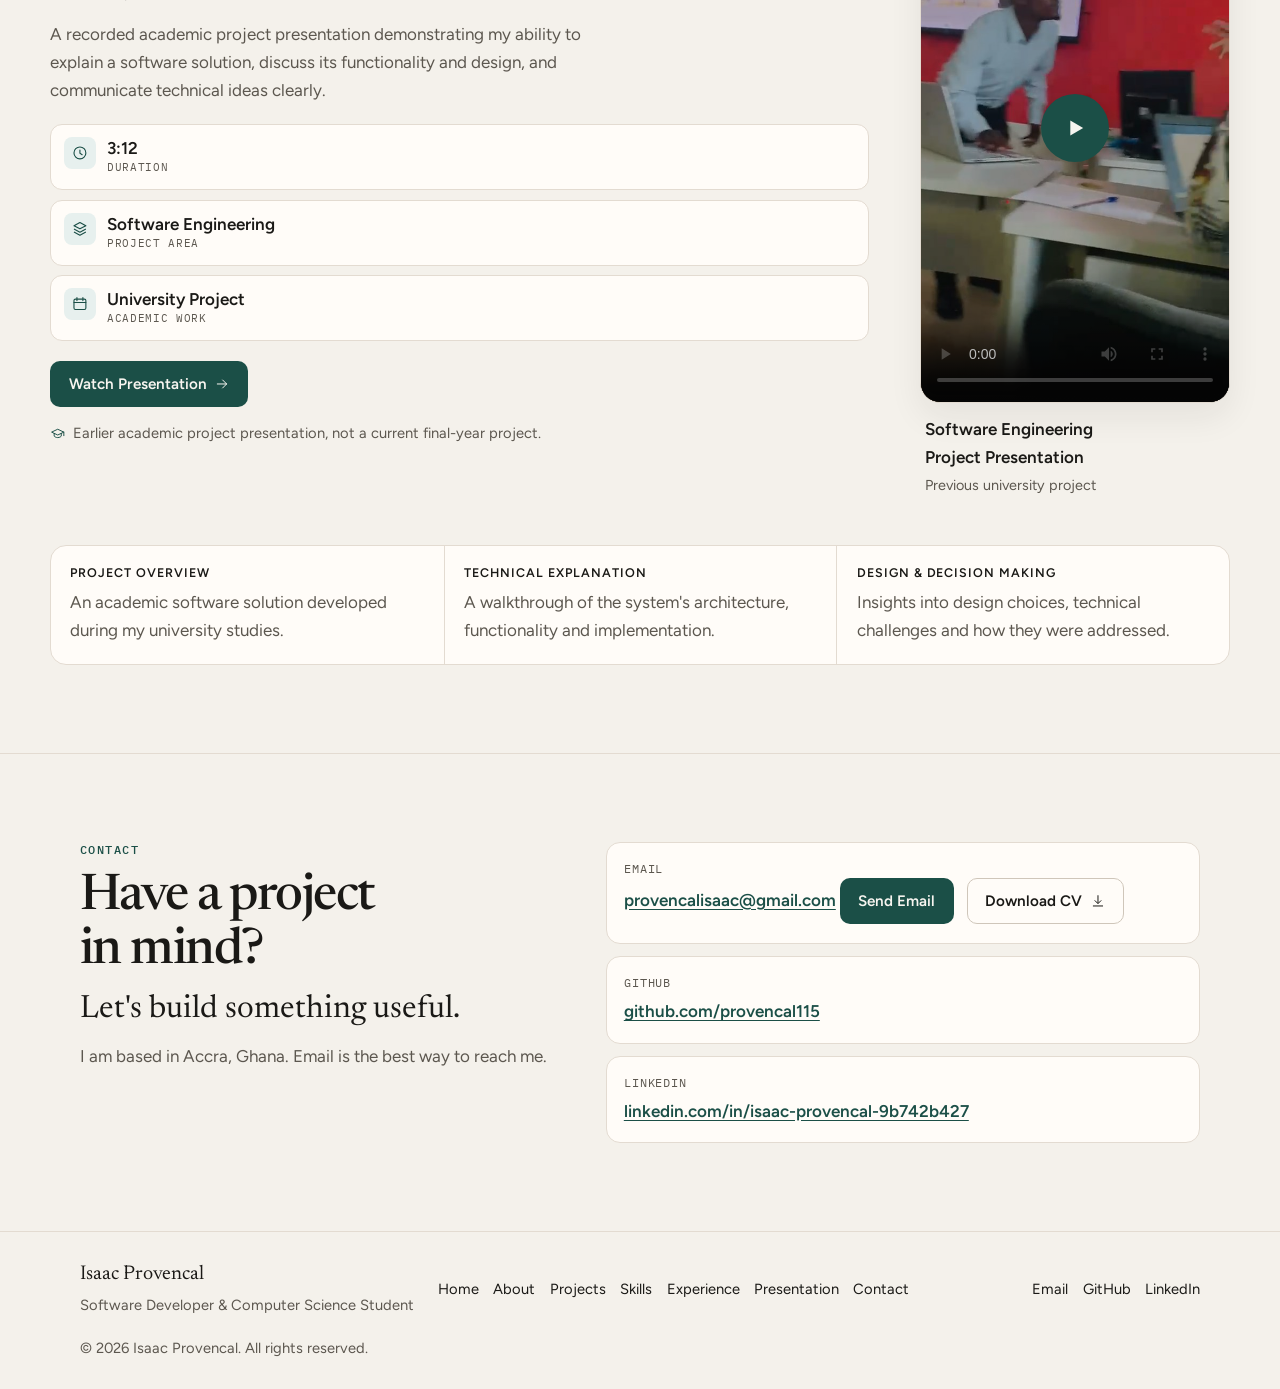
==== commit 7b526d98: "Add professional profile photo" ====
--- a/index.html
+++ b/index.html
@@ -39,7 +39,7 @@
   </script>
   <link rel="preconnect" href="https://fonts.googleapis.com">
   <link rel="preconnect" href="https://fonts.gstatic.com" crossorigin>
-  <link rel="stylesheet" href="assets/css/style.css?v=20260924c">
+  <link rel="stylesheet" href="assets/css/style.css?v=20260925d">
   <link rel="stylesheet" href="https://fonts.googleapis.com/css2?family=Figtree:wght@400;500;600&amp;family=IBM+Plex+Mono:wght@400;500&amp;family=Newsreader:opsz,wght@6..72,500;6..72,600&amp;display=swap" media="print" onload="this.media='all'">
   <noscript>
     <link rel="stylesheet" href="https://fonts.googleapis.com/css2?family=Figtree:wght@400;500;600&amp;family=IBM+Plex+Mono:wght@400;500&amp;family=Newsreader:opsz,wght@6..72,500;6..72,600&amp;display=swap">
@@ -120,21 +120,21 @@
       </nav>
       <div class="header-tools">
         <a class="icon-btn icon-link" href="mailto:provencalisaac@gmail.com" aria-label="Email Isaac Provencal">
-          <svg width="18" height="18" aria-hidden="true"><use href="#i-mail"></use></svg>
+          <svg viewBox="0 0 24 24" width="18" height="18" aria-hidden="true"><use href="#i-mail"></use></svg>
         </a>
         <a class="icon-btn icon-link" href="https://github.com/provencal115" target="_blank" rel="me noopener noreferrer" aria-label="GitHub (opens in a new tab)">
-          <svg width="18" height="18" aria-hidden="true"><use href="#i-github"></use></svg>
+          <svg viewBox="0 0 24 24" width="18" height="18" aria-hidden="true"><use href="#i-github"></use></svg>
         </a>
         <a class="icon-btn icon-link" href="https://www.linkedin.com/in/isaac-provencal-9b742b427" target="_blank" rel="me noopener noreferrer" aria-label="LinkedIn (opens in a new tab)">
-          <svg width="18" height="18" aria-hidden="true"><use href="#i-linkedin"></use></svg>
+          <svg viewBox="0 0 24 24" width="18" height="18" aria-hidden="true"><use href="#i-linkedin"></use></svg>
         </a>
         <button id="theme-toggle" class="icon-btn" type="button" aria-pressed="false" aria-label="Switch to dark mode">
-          <svg class="icon-moon" width="18" height="18" aria-hidden="true"><use href="#i-moon"></use></svg>
-          <svg class="icon-sun" width="18" height="18" aria-hidden="true"><use href="#i-sun"></use></svg>
+          <svg class="icon-moon" viewBox="0 0 24 24" width="18" height="18" aria-hidden="true"><use href="#i-moon"></use></svg>
+          <svg class="icon-sun" viewBox="0 0 24 24" width="18" height="18" aria-hidden="true"><use href="#i-sun"></use></svg>
         </button>
         <button id="nav-toggle" class="icon-btn nav-toggle" type="button" aria-expanded="false" aria-controls="site-nav" aria-label="Open menu">
-          <svg class="icon-menu" width="20" height="20" aria-hidden="true"><use href="#i-menu"></use></svg>
-          <svg class="icon-close" width="20" height="20" aria-hidden="true"><use href="#i-close"></use></svg>
+          <svg class="icon-menu" viewBox="0 0 24 24" width="20" height="20" aria-hidden="true"><use href="#i-menu"></use></svg>
+          <svg class="icon-close" viewBox="0 0 24 24" width="20" height="20" aria-hidden="true"><use href="#i-close"></use></svg>
         </button>
       </div>
     </div>
@@ -159,7 +159,7 @@
             <a class="btn btn--ghost" href="#contact">Contact Me</a>
             <a class="btn btn--ghost" href="assets/documents/Isaac_Provencal_CV.pdf" download="Isaac_Provencal_CV.pdf">
               Download CV
-              <svg width="16" height="16" aria-hidden="true"><use href="#i-download"></use></svg>
+              <svg viewBox="0 0 24 24" width="16" height="16" aria-hidden="true"><use href="#i-download"></use></svg>
             </a>
           </div>
         </div>
@@ -173,6 +173,9 @@
           <h2 id="about-heading">A student developer focused on useful systems</h2>
         </div>
         <div class="about-grid">
+          <figure class="about-portrait reveal">
+            <img src="assets/images/WhatsApp%20Image%202026-08-07%20at%2010.34.36%20PM.jpeg" width="810" height="1080" alt="Isaac Provencal - Software Developer and Computer Science Student">
+          </figure>
           <div class="about-copy reveal">
             <p>I am currently studying Computer Science with Business Management at the University of Greenwich in London, with an expected graduation in 2026. Alongside my studies, I develop practical web-based solutions and serve as Chief Operating Officer at KINEKE, where I oversee day-to-day operations, coordinate teams, and support planning and execution.</p>
             <p>The systems on this site are study work and independent builds. They are not a claim of many years in industry.</p>
@@ -223,7 +226,7 @@
         <div class="project-grid">
           <article class="project project--feature reveal" id="smartwaste">
             <div class="project-cover" aria-hidden="true">
-              <span class="cover-mark">SW</span>
+              <span class="cover-label">SmartWaste Ghana</span>
               <span class="cover-caption">Waste operations</span>
             </div>
             <div class="project-body">
@@ -257,7 +260,7 @@
 
           <article class="project reveal" id="apex-hrms">
             <div class="project-cover" aria-hidden="true">
-              <span class="cover-mark">AX</span>
+              <span class="cover-label">APEX HRMS</span>
               <span class="cover-caption">Workforce records</span>
             </div>
             <div class="project-body">
@@ -284,7 +287,7 @@
 
           <article class="project reveal" id="splendid-catering">
             <div class="project-cover" aria-hidden="true">
-              <span class="cover-mark">SC</span>
+              <span class="cover-label">Splendid Catering</span>
               <span class="cover-caption">Catering platform</span>
             </div>
             <div class="project-body">
@@ -312,8 +315,8 @@
 
           <article class="project reveal" id="service-booking">
             <div class="project-cover" aria-hidden="true">
-              <span class="cover-mark">BK</span>
-              <span class="cover-caption">Bookings &amp; payments</span>
+              <span class="cover-label">Service Booking</span>
+              <span class="cover-caption">Bookings and payments</span>
             </div>
             <div class="project-body">
               <h3>Online Service Booking &amp; Payment Management System</h3>
@@ -342,7 +345,7 @@
         </div>
         <div class="skill-grid reveal">
           <article class="skill-card">
-            <span class="skill-icon" aria-hidden="true"><svg width="18" height="18"><use href="#i-code"></use></svg></span>
+            <span class="skill-icon" aria-hidden="true"><svg viewBox="0 0 24 24" width="18" height="18"><use href="#i-code"></use></svg></span>
             <h3>Web Development</h3>
             <p>Building responsive and interactive web applications.</p>
             <ul>
@@ -354,7 +357,7 @@
             </ul>
           </article>
           <article class="skill-card">
-            <span class="skill-icon" aria-hidden="true"><svg width="18" height="18"><use href="#i-server"></use></svg></span>
+            <span class="skill-icon" aria-hidden="true"><svg viewBox="0 0 24 24" width="18" height="18"><use href="#i-server"></use></svg></span>
             <h3>Backend &amp; Architecture</h3>
             <p>Structuring server-side applications and the flows around them.</p>
             <ul>
@@ -365,7 +368,7 @@
             </ul>
           </article>
           <article class="skill-card">
-            <span class="skill-icon" aria-hidden="true"><svg width="18" height="18"><use href="#i-database"></use></svg></span>
+            <span class="skill-icon" aria-hidden="true"><svg viewBox="0 0 24 24" width="18" height="18"><use href="#i-database"></use></svg></span>
             <h3>Databases</h3>
             <p>Designing and querying the data behind operational systems.</p>
             <ul>
@@ -376,7 +379,7 @@
             </ul>
           </article>
           <article class="skill-card">
-            <span class="skill-icon" aria-hidden="true"><svg width="18" height="18"><use href="#i-tool"></use></svg></span>
+            <span class="skill-icon" aria-hidden="true"><svg viewBox="0 0 24 24" width="18" height="18"><use href="#i-tool"></use></svg></span>
             <h3>Development Tools</h3>
             <p>The tools I use to build, version, and run web projects locally.</p>
             <ul>
@@ -387,7 +390,7 @@
             </ul>
           </article>
           <article class="skill-card">
-            <span class="skill-icon" aria-hidden="true"><svg width="18" height="18"><use href="#i-chart"></use></svg></span>
+            <span class="skill-icon" aria-hidden="true"><svg viewBox="0 0 24 24" width="18" height="18"><use href="#i-chart"></use></svg></span>
             <h3>Data &amp; Visualisation</h3>
             <p>Turning operational data into reports and dashboard views.</p>
             <ul>
@@ -398,7 +401,7 @@
             </ul>
           </article>
           <article class="skill-card">
-            <span class="skill-icon" aria-hidden="true"><svg width="18" height="18"><use href="#i-briefcase"></use></svg></span>
+            <span class="skill-icon" aria-hidden="true"><svg viewBox="0 0 24 24" width="18" height="18"><use href="#i-briefcase"></use></svg></span>
             <h3>Professional Focus</h3>
             <p>Applying software to business and operational problems.</p>
             <ul>
@@ -424,8 +427,15 @@
             <p class="timeline-meta">Professional role</p>
             <h3>Chief Operating Officer (COO)</h3>
             <p class="timeline-org">KINEKE</p>
-            <p>As COO, I oversee day-to-day business operations, coordinate organizational activities and teams, support strategic planning and execution, and contribute to business development and operational decisions.</p>
-            <p>I also coordinate communication so tasks move forward, and I contribute to the planning and continued development of the platform.</p>
+            <p class="role-label">Responsibilities:</p>
+            <ul class="role-list">
+              <li>Oversee day-to-day business operations.</li>
+              <li>Coordinate organizational activities and teams.</li>
+              <li>Support strategic planning and execution.</li>
+              <li>Contribute to business development and operational decisions.</li>
+              <li>Coordinate communication and ensure tasks move forward effectively.</li>
+              <li>Contribute to the planning and continued development of the platform.</li>
+            </ul>
           </li>
           <li>
             <p class="timeline-meta">Independent project</p>
@@ -470,28 +480,28 @@
         <div class="presentation-hero">
           <div class="presentation-copy reveal">
             <p class="presentation-badge">
-              <svg width="16" height="16" aria-hidden="true"><use href="#i-cap"></use></svg>
+              <svg viewBox="0 0 24 24" width="16" height="16" aria-hidden="true"><use href="#i-cap"></use></svg>
               Academic Presentation
             </p>
             <h2 id="presentation-heading">Project Presentation</h2>
             <p class="presentation-lead">A recorded academic project presentation demonstrating my ability to explain a software solution, discuss its functionality and design, and communicate technical ideas clearly.</p>
             <ul class="presentation-facts">
               <li>
-                <span class="presentation-fact-icon" aria-hidden="true"><svg width="18" height="18"><use href="#i-clock"></use></svg></span>
+                <span class="presentation-fact-icon" aria-hidden="true"><svg viewBox="0 0 24 24" width="18" height="18"><use href="#i-clock"></use></svg></span>
                 <span class="presentation-fact-copy">
                   <span class="presentation-fact-value">3:12</span>
                   <span class="presentation-fact-label">Duration</span>
                 </span>
               </li>
               <li>
-                <span class="presentation-fact-icon" aria-hidden="true"><svg width="18" height="18"><use href="#i-layers"></use></svg></span>
+                <span class="presentation-fact-icon" aria-hidden="true"><svg viewBox="0 0 24 24" width="18" height="18"><use href="#i-layers"></use></svg></span>
                 <span class="presentation-fact-copy">
                   <span class="presentation-fact-value">Software Engineering</span>
                   <span class="presentation-fact-label">Project Area</span>
                 </span>
               </li>
               <li>
-                <span class="presentation-fact-icon" aria-hidden="true"><svg width="18" height="18"><use href="#i-calendar"></use></svg></span>
+                <span class="presentation-fact-icon" aria-hidden="true"><svg viewBox="0 0 24 24" width="18" height="18"><use href="#i-calendar"></use></svg></span>
                 <span class="presentation-fact-copy">
                   <span class="presentation-fact-value">University Project</span>
                   <span class="presentation-fact-label">Academic Work</span>
@@ -501,11 +511,11 @@
             <div class="presentation-actions">
               <button class="btn btn--primary" id="watch-presentation" type="button" aria-controls="presentation-video">
                 Watch Presentation
-                <svg width="16" height="16" aria-hidden="true"><use href="#i-arrow"></use></svg>
+                <svg viewBox="0 0 24 24" width="16" height="16" aria-hidden="true"><use href="#i-arrow"></use></svg>
               </button>
             </div>
             <p class="presentation-caption">
-              <svg width="16" height="16" aria-hidden="true"><use href="#i-cap"></use></svg>
+              <svg viewBox="0 0 24 24" width="16" height="16" aria-hidden="true"><use href="#i-cap"></use></svg>
               Earlier academic project presentation, not a current final-year project.
             </p>
           </div>
@@ -554,7 +564,7 @@
             <a class="btn btn--primary" href="mailto:provencalisaac@gmail.com" aria-label="Email Isaac Provencal">Send Email</a>
             <a class="btn btn--ghost" href="assets/documents/Isaac_Provencal_CV.pdf" download="Isaac_Provencal_CV.pdf">
               Download CV
-              <svg width="16" height="16" aria-hidden="true"><use href="#i-download"></use></svg>
+              <svg viewBox="0 0 24 24" width="16" height="16" aria-hidden="true"><use href="#i-download"></use></svg>
             </a>
           </li>
           <li>
--- a/assets/css/style.css
+++ b/assets/css/style.css
@@ -82,7 +82,18 @@
 
 main { flex: 1; }
 
-img, svg { max-width: 100%; display: block; }
+img { max-width: 100%; display: block; }
+
+svg:not(.sprite) {
+  display: inline-block;
+  width: 1.05em;
+  height: 1.05em;
+  max-width: none;
+  overflow: hidden;
+  vertical-align: -0.15em;
+  flex: 0 0 auto;
+  fill: currentColor;
+}
 
 h1, h2, h3, p { text-wrap: pretty; }
 h1, h2 { text-wrap: balance; }
@@ -120,6 +131,7 @@
   width: 0;
   height: 0;
   overflow: hidden;
+  visibility: hidden;
 }
 
 .sr-only {
@@ -130,6 +142,7 @@
   margin: -1px;
   overflow: hidden;
   clip: rect(0, 0, 0, 0);
+  clip-path: inset(50%);
   white-space: nowrap;
   border: 0;
 }
@@ -197,6 +210,7 @@
 .section-intro { margin: 0.85rem 0 0; max-width: 38rem; }
 
 .btn {
+  position: relative;
   display: inline-flex;
   align-items: center;
   justify-content: center;
@@ -329,6 +343,7 @@
 }
 
 .icon-btn {
+  position: relative;
   display: inline-flex;
   align-items: center;
   justify-content: center;
@@ -501,6 +516,25 @@
   gap: 1.5rem;
 }
 
+.about-portrait {
+  width: min(100%, 13.5rem);
+  margin: 0;
+  aspect-ratio: 3 / 4;
+  overflow: hidden;
+  border: 1px solid var(--border);
+  border-radius: 18px;
+  box-shadow: var(--shadow);
+  background: var(--surface);
+}
+
+.about-portrait img {
+  display: block;
+  width: 100%;
+  height: 100%;
+  object-fit: cover;
+  object-position: center 18%;
+}
+
 .about-copy p {
   margin: 0;
   max-width: 40rem;
@@ -574,7 +608,7 @@
 
 @media (min-width: 800px) {
   .about-grid {
-    grid-template-columns: minmax(0, 1.4fr) minmax(14rem, 0.7fr);
+    grid-template-columns: 12.25rem minmax(0, 1.35fr) minmax(11.5rem, 0.62fr);
     gap: 2rem;
     align-items: start;
   }
@@ -615,12 +649,14 @@
   overflow: hidden;
 }
 
-.cover-mark {
+.cover-label {
+  display: block;
+  max-width: 16rem;
   color: var(--text-primary);
   font-family: var(--serif);
-  font-size: clamp(3rem, 5vw, 4.4rem);
-  line-height: 0.9;
-  letter-spacing: -0.04em;
+  font-size: clamp(1.55rem, 2.4vw, 2rem);
+  line-height: 1.15;
+  letter-spacing: -0.03em;
 }
 
 .cover-caption {
@@ -763,12 +799,16 @@
   list-style: none;
 }
 
-.timeline li {
+.timeline > li { list-style: none; }
+
+.timeline > li::marker { content: none; }
+
+.timeline > li {
   padding: 1.15rem 0 1.2rem;
   border-top: 1px solid var(--border);
 }
 
-.timeline li:last-child { border-bottom: 1px solid var(--border); }
+.timeline > li:last-child { border-bottom: 1px solid var(--border); }
 
 .timeline .timeline-meta {
   margin: 0 0 0.35rem;
@@ -784,8 +824,68 @@
   font-weight: 600;
 }
 
+.timeline li > ul {
+  margin: 0.45rem 0 0;
+  padding-left: 1.15rem;
+  color: var(--text-secondary);
+}
+
+.timeline li > ul li {
+  padding: 0;
+  border: 0;
+}
+
+.timeline li > ul li + li { margin-top: 0.2rem; }
+
+#experience {
+  padding-top: clamp(2.4rem, 4.5vw, 3.4rem);
+  padding-bottom: clamp(2.4rem, 4.5vw, 3.4rem);
+}
+
+#experience .section-heading { margin-bottom: 1.15rem; }
+
+#experience .timeline > li { padding: 0.85rem 0 0.95rem; }
+
+#experience .timeline-meta {
+  letter-spacing: 0.08em;
+  text-transform: uppercase;
+}
+
+#experience .timeline h3 {
+  font-size: 1.2rem;
+  letter-spacing: -0.02em;
+  line-height: 1.25;
+}
+
+#experience .timeline-org {
+  margin-top: 0.12rem;
+  color: var(--accent);
+  font-weight: 650;
+}
+
+.role-label {
+  margin: 0.45rem 0 0;
+  color: var(--text-primary);
+  font-size: 0.92rem;
+  font-weight: 600;
+}
+
+.role-list {
+  margin: 0.3rem 0 0;
+  padding-left: 1.1rem;
+  color: var(--text-secondary);
+  font-size: 0.95rem;
+  line-height: 1.4;
+}
+
+.role-list li + li { margin-top: 0.12rem; }
+
 @media (min-width: 800px) {
-  .timeline li {
+  .role-list { max-width: 46rem; }
+}
+
+@media (min-width: 800px) {
+  .timeline > li {
     display: grid;
     grid-template-columns: 14rem minmax(0, 1fr);
     column-gap: 1.5rem;
@@ -801,6 +901,7 @@
   .timeline h3,
   .timeline-org,
   .timeline li > p:not(.timeline-meta),
+  .timeline li > ul,
   .timeline .text-link { grid-column: 2; }
 }
 
@@ -1060,13 +1161,17 @@
   text-transform: uppercase;
 }
 
-.contact-value {
+a.contact-value {
   display: inline-block;
   margin: 0.3rem 0 0.75rem;
-  color: var(--text-primary);
+  color: var(--accent);
   font-weight: 600;
   overflow-wrap: anywhere;
-}
+  text-decoration: underline;
+  text-underline-offset: 0.18em;
+}
+
+a.contact-value:hover { color: var(--accent-hover); }
 
 .contact-list li:not(:first-child) .contact-value { margin-bottom: 0; }
 
@@ -1164,9 +1269,9 @@
     box-shadow: var(--shadow);
   }
 
-  .project:hover .cover-mark { transform: scale(1.04); }
-
-  .cover-mark { transition: transform 0.35s ease; }
+  .project:hover .cover-label { transform: scale(1.04); }
+
+  .cover-label { transition: transform 0.35s ease; }
 
   .skill-card:hover,
   .presentation-facts li:hover { border-color: var(--border-strong); }
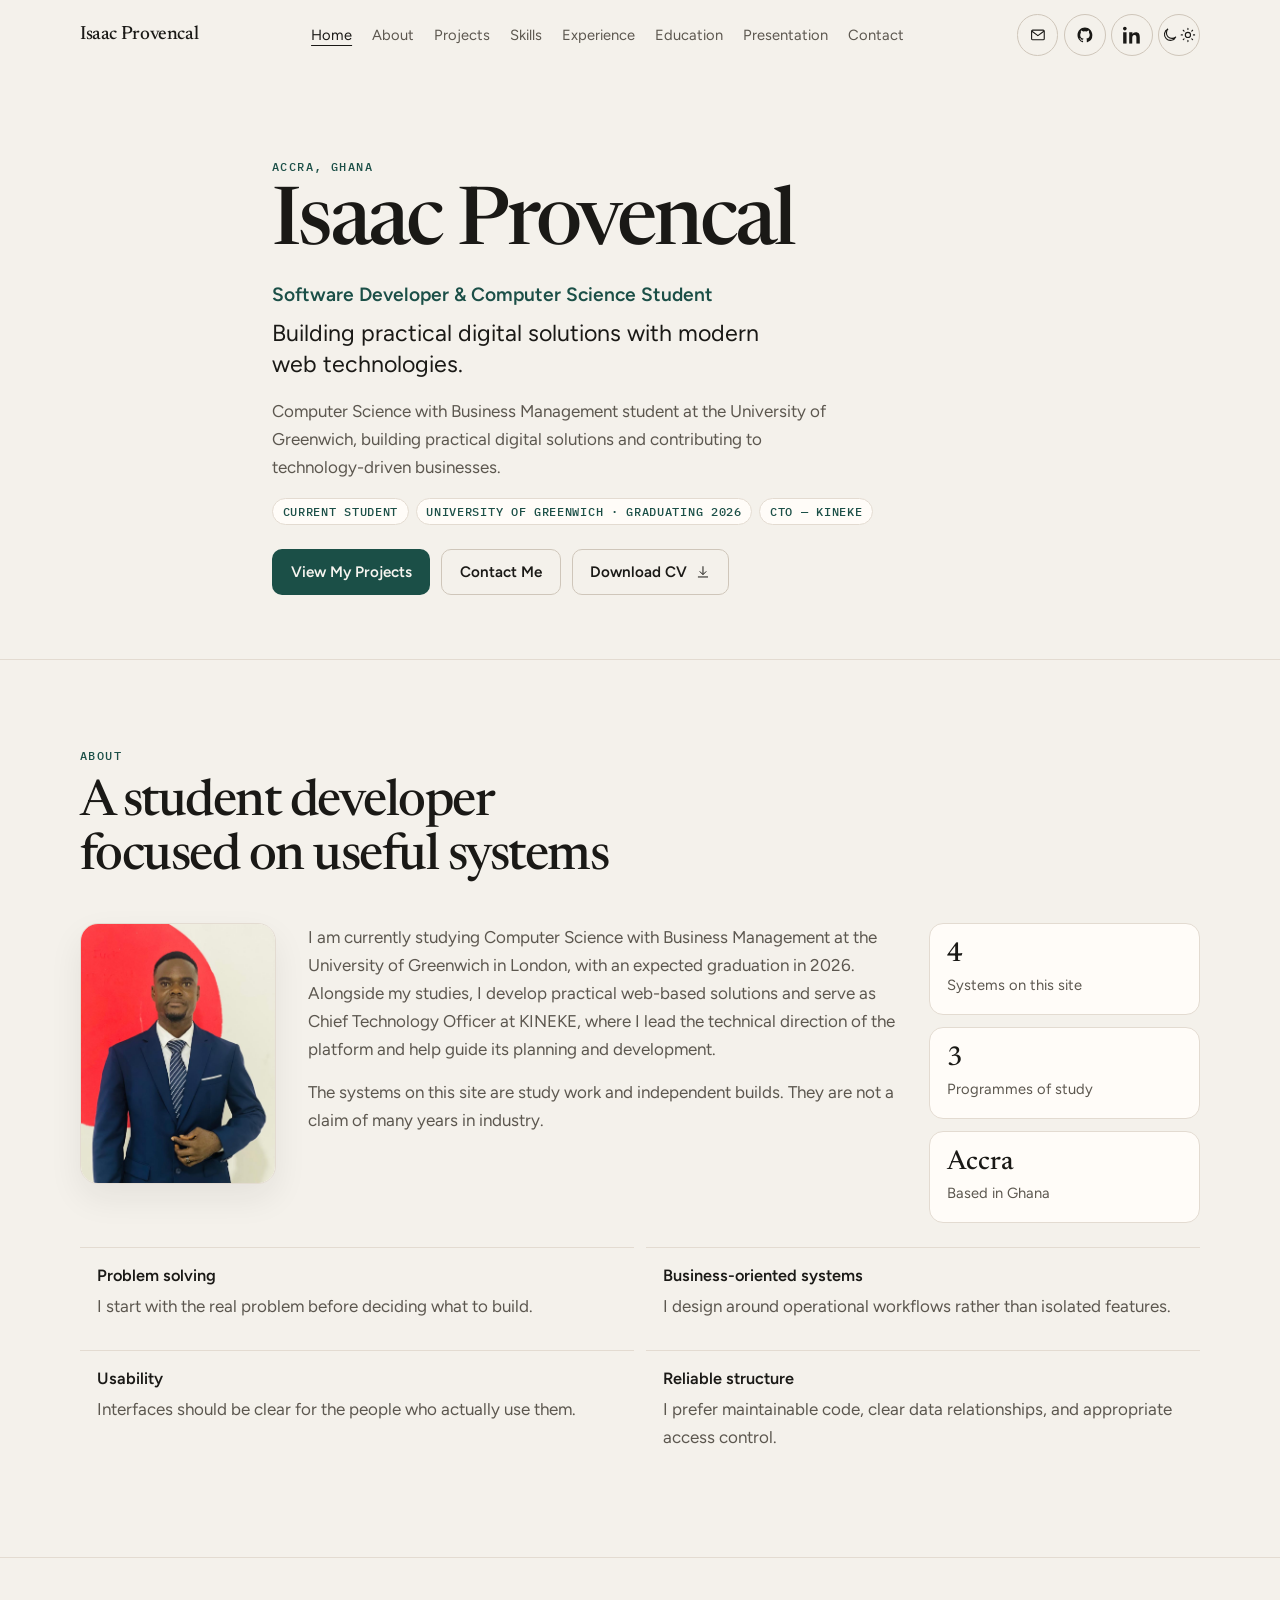
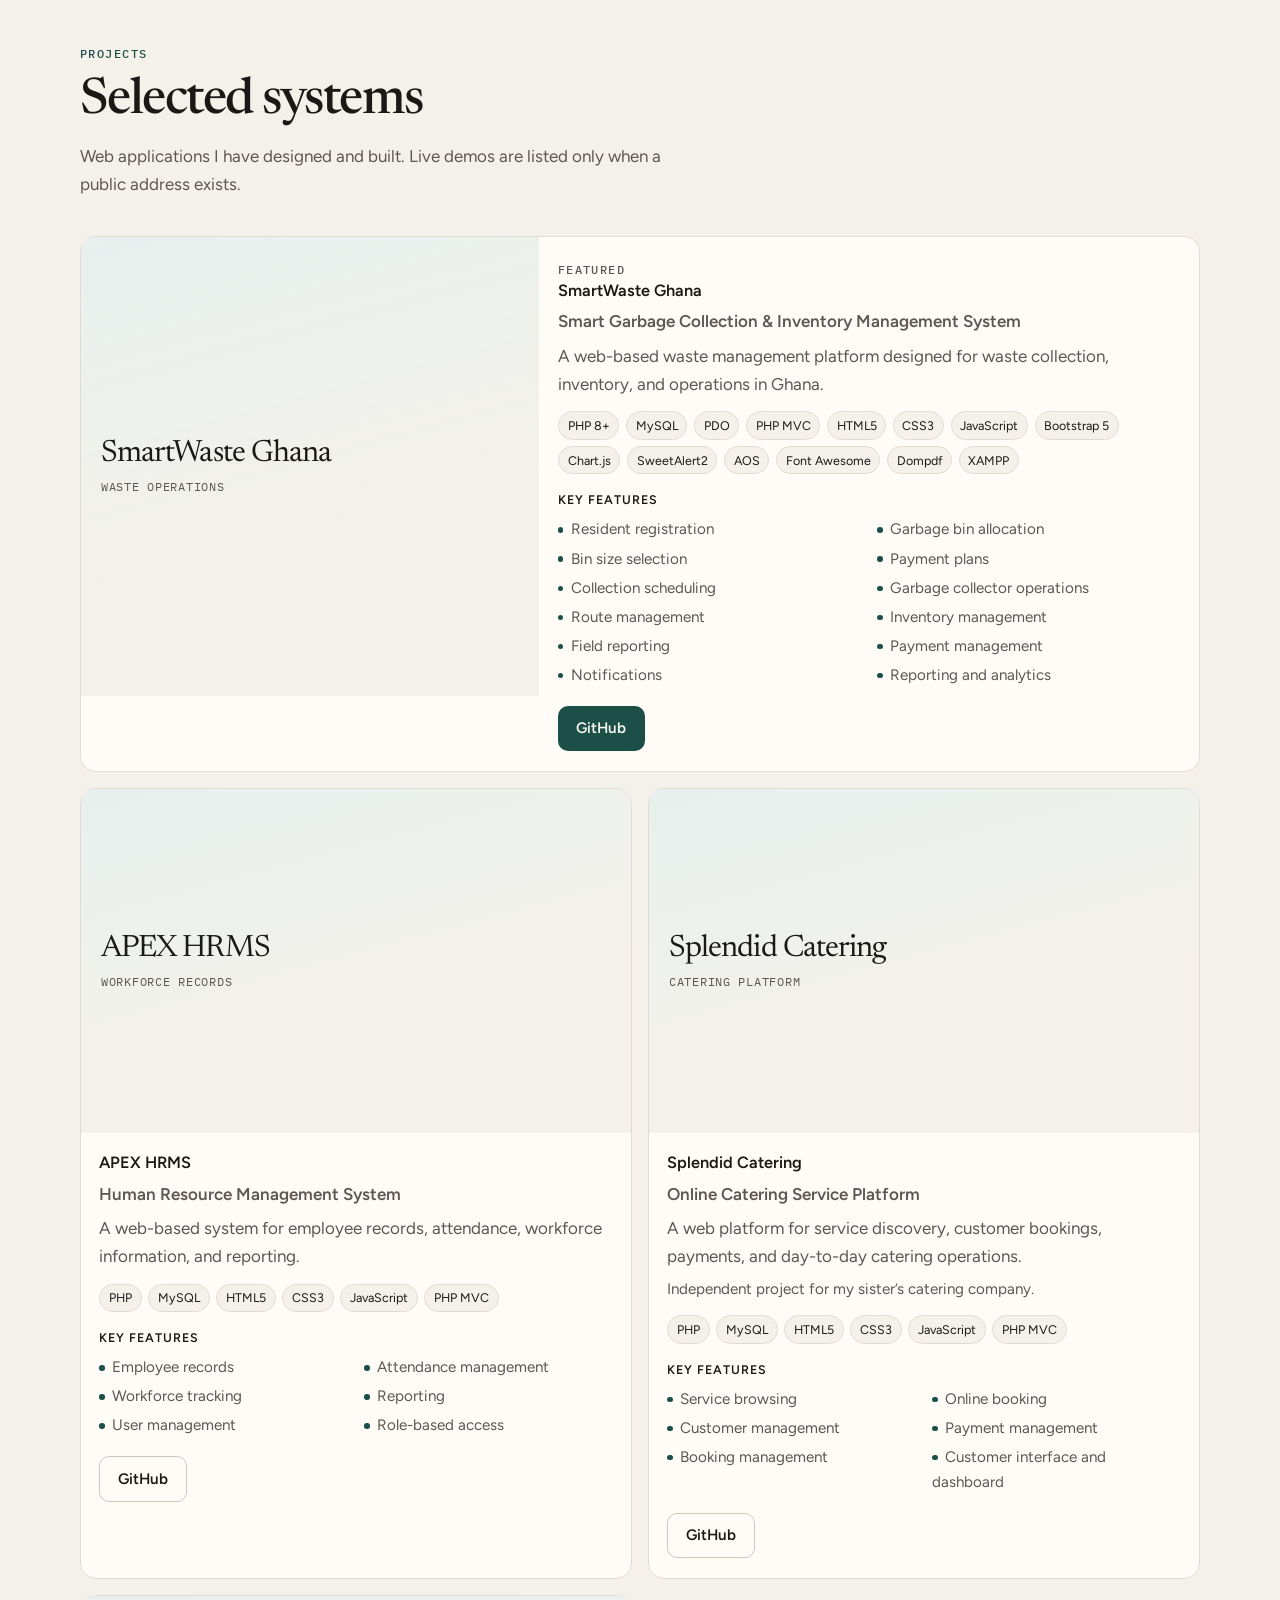
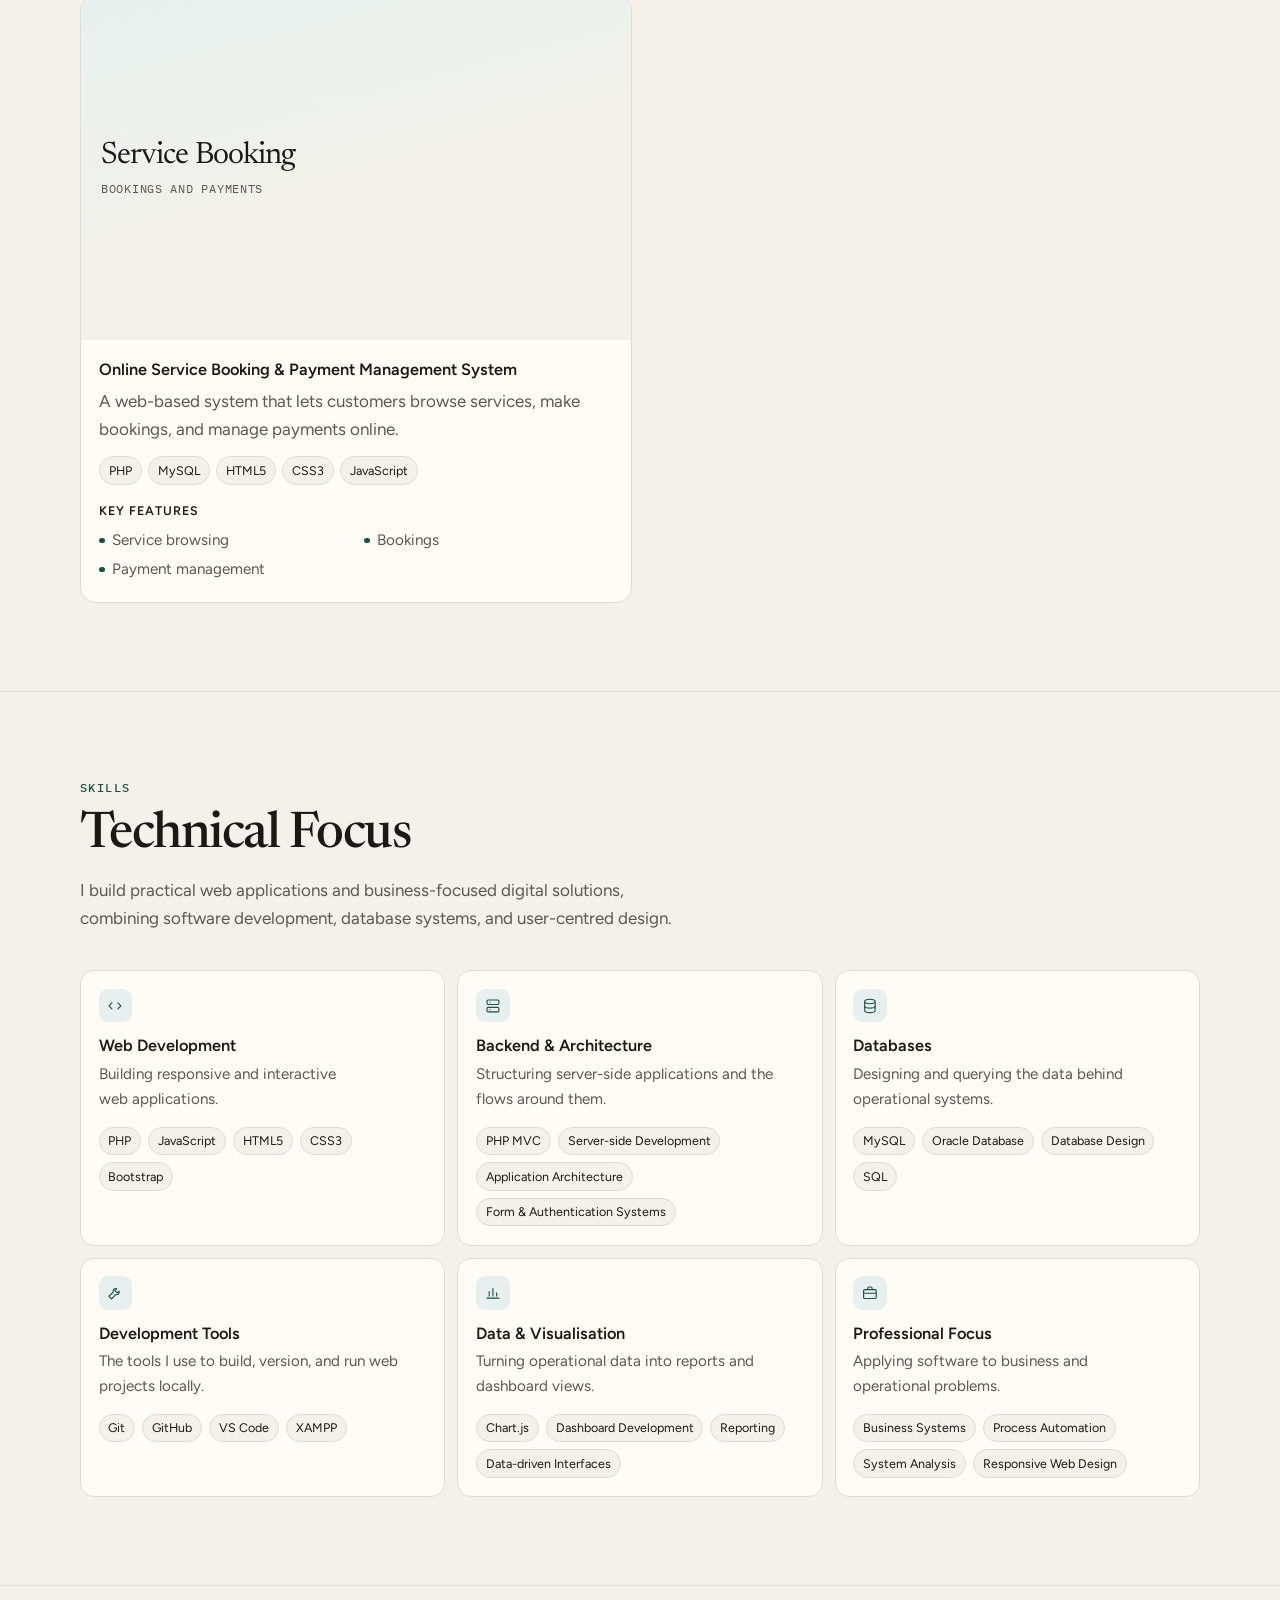
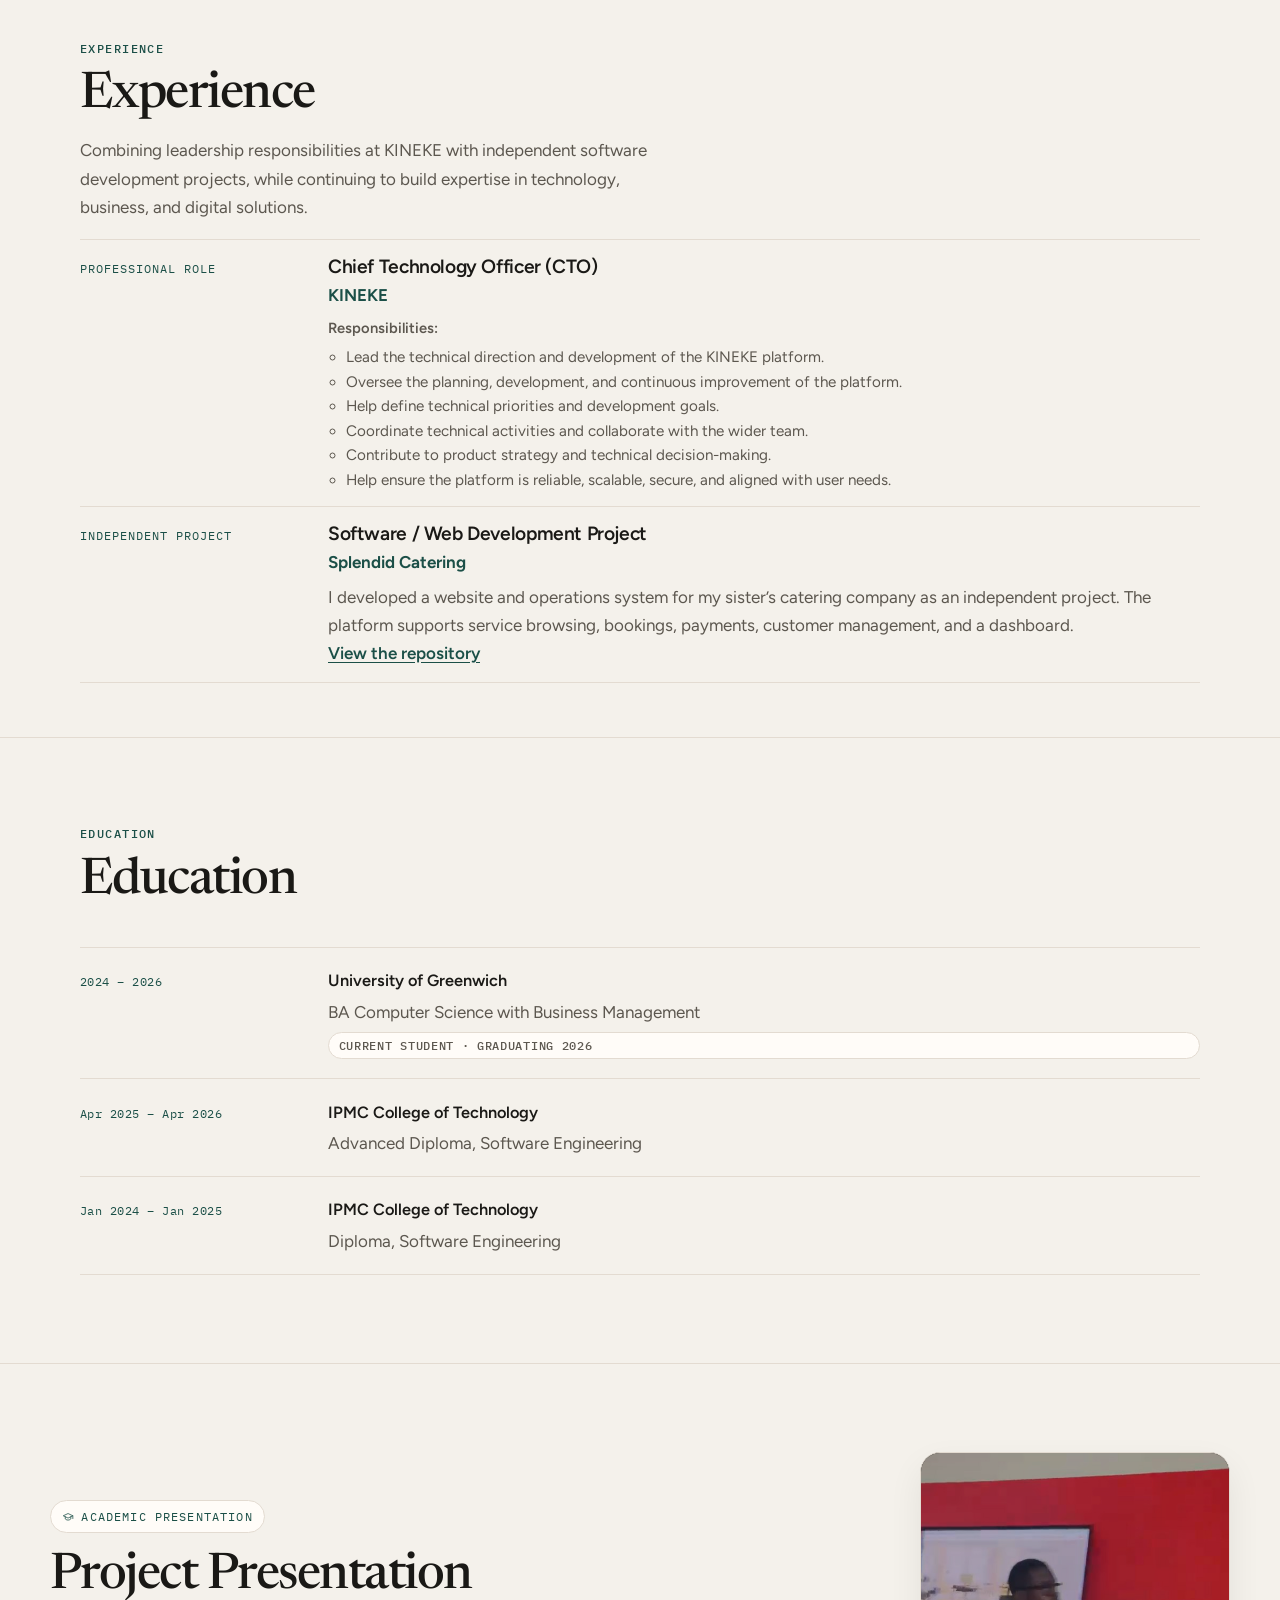
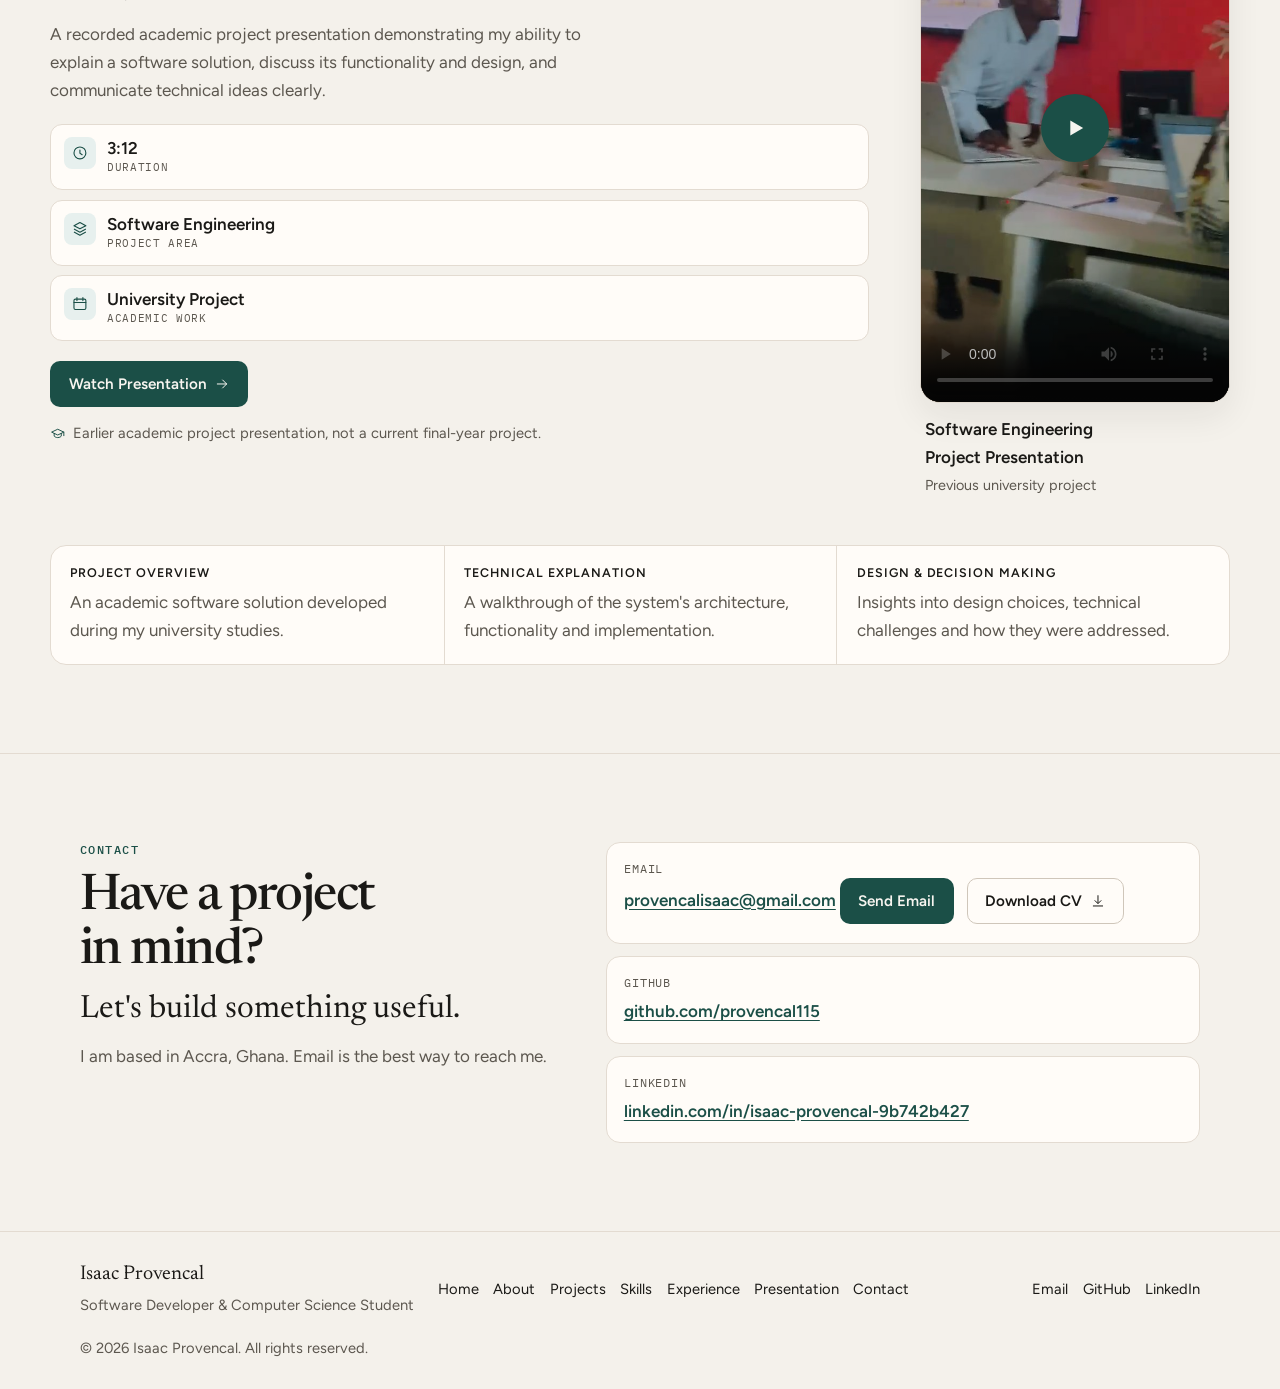
==== commit 2a9bf49c: "Update CV with CTO position" ====
--- a/index.html
+++ b/index.html
@@ -4,20 +4,20 @@
   <meta charset="utf-8">
   <meta name="viewport" content="width=device-width, initial-scale=1">
   <title>Isaac Provencal | Software Developer</title>
-  <meta name="description" content="Isaac Provencal is a Computer Science with Business Management student at the University of Greenwich, a software developer, and Chief Operating Officer at KINEKE.">
+  <meta name="description" content="Isaac Provencal is a Computer Science with Business Management student at the University of Greenwich, a software developer, and Chief Technology Officer at KINEKE.">
   <meta name="author" content="Isaac Provencal">
   <meta name="robots" content="index, follow">
   <meta name="theme-color" content="#f4f1eb">
   <link rel="canonical" href="https://isaacprovencal.com/">
   <meta property="og:url" content="https://isaacprovencal.com/">
   <meta property="og:title" content="Isaac Provencal | Software Developer">
-  <meta property="og:description" content="Isaac Provencal is a Computer Science with Business Management student at the University of Greenwich, a software developer, and Chief Operating Officer at KINEKE.">
+  <meta property="og:description" content="Isaac Provencal is a Computer Science with Business Management student at the University of Greenwich, a software developer, and Chief Technology Officer at KINEKE.">
   <meta property="og:type" content="website">
   <meta property="og:locale" content="en_GH">
   <meta property="og:site_name" content="Isaac Provencal">
   <meta name="twitter:card" content="summary">
   <meta name="twitter:title" content="Isaac Provencal | Software Developer">
-  <meta name="twitter:description" content="Isaac Provencal is a Computer Science with Business Management student at the University of Greenwich, a software developer, and Chief Operating Officer at KINEKE.">
+  <meta name="twitter:description" content="Isaac Provencal is a Computer Science with Business Management student at the University of Greenwich, a software developer, and Chief Technology Officer at KINEKE.">
   <link rel="icon" href="assets/images/favicon.svg" type="image/svg+xml">
   <script>
     (function () {
@@ -54,7 +54,7 @@
     "mainEntity": {
       "@type": "Person",
       "name": "Isaac Provencal",
-      "jobTitle": "Software Developer, Computer Science Student, and Chief Operating Officer at KINEKE",
+      "jobTitle": "Software Developer, Computer Science Student, and Chief Technology Officer at KINEKE",
       "email": "provencalisaac@gmail.com",
       "homeLocation": {
         "@type": "Place",
@@ -152,7 +152,7 @@
           <p class="status-row rise">
             <span class="status-badge">Current student</span>
             <span class="status-badge">University of Greenwich · Graduating 2026</span>
-            <span class="status-badge">COO — KINEKE</span>
+            <span class="status-badge">CTO — KINEKE</span>
           </p>
           <div class="hero-actions rise">
             <a class="btn btn--primary" href="#projects">View My Projects</a>
@@ -177,7 +177,7 @@
             <img src="assets/images/WhatsApp%20Image%202026-08-07%20at%2010.34.36%20PM.jpeg" width="810" height="1080" alt="Isaac Provencal - Software Developer and Computer Science Student">
           </figure>
           <div class="about-copy reveal">
-            <p>I am currently studying Computer Science with Business Management at the University of Greenwich in London, with an expected graduation in 2026. Alongside my studies, I develop practical web-based solutions and serve as Chief Operating Officer at KINEKE, where I oversee day-to-day operations, coordinate teams, and support planning and execution.</p>
+            <p>I am currently studying Computer Science with Business Management at the University of Greenwich in London, with an expected graduation in 2026. Alongside my studies, I develop practical web-based solutions and serve as Chief Technology Officer at KINEKE, where I lead the technical direction of the platform and help guide its planning and development.</p>
             <p>The systems on this site are study work and independent builds. They are not a claim of many years in industry.</p>
           </div>
           <ul class="stat-list reveal">
@@ -425,16 +425,16 @@
         <ol class="timeline reveal">
           <li>
             <p class="timeline-meta">Professional role</p>
-            <h3>Chief Operating Officer (COO)</h3>
+            <h3>Chief Technology Officer (CTO)</h3>
             <p class="timeline-org">KINEKE</p>
             <p class="role-label">Responsibilities:</p>
             <ul class="role-list">
-              <li>Oversee day-to-day business operations.</li>
-              <li>Coordinate organizational activities and teams.</li>
-              <li>Support strategic planning and execution.</li>
-              <li>Contribute to business development and operational decisions.</li>
-              <li>Coordinate communication and ensure tasks move forward effectively.</li>
-              <li>Contribute to the planning and continued development of the platform.</li>
+              <li>Lead the technical direction and development of the KINEKE platform.</li>
+              <li>Oversee the planning, development, and continuous improvement of the platform.</li>
+              <li>Help define technical priorities and development goals.</li>
+              <li>Coordinate technical activities and collaborate with the wider team.</li>
+              <li>Contribute to product strategy and technical decision-making.</li>
+              <li>Help ensure the platform is reliable, scalable, secure, and aligned with user needs.</li>
             </ul>
           </li>
           <li>
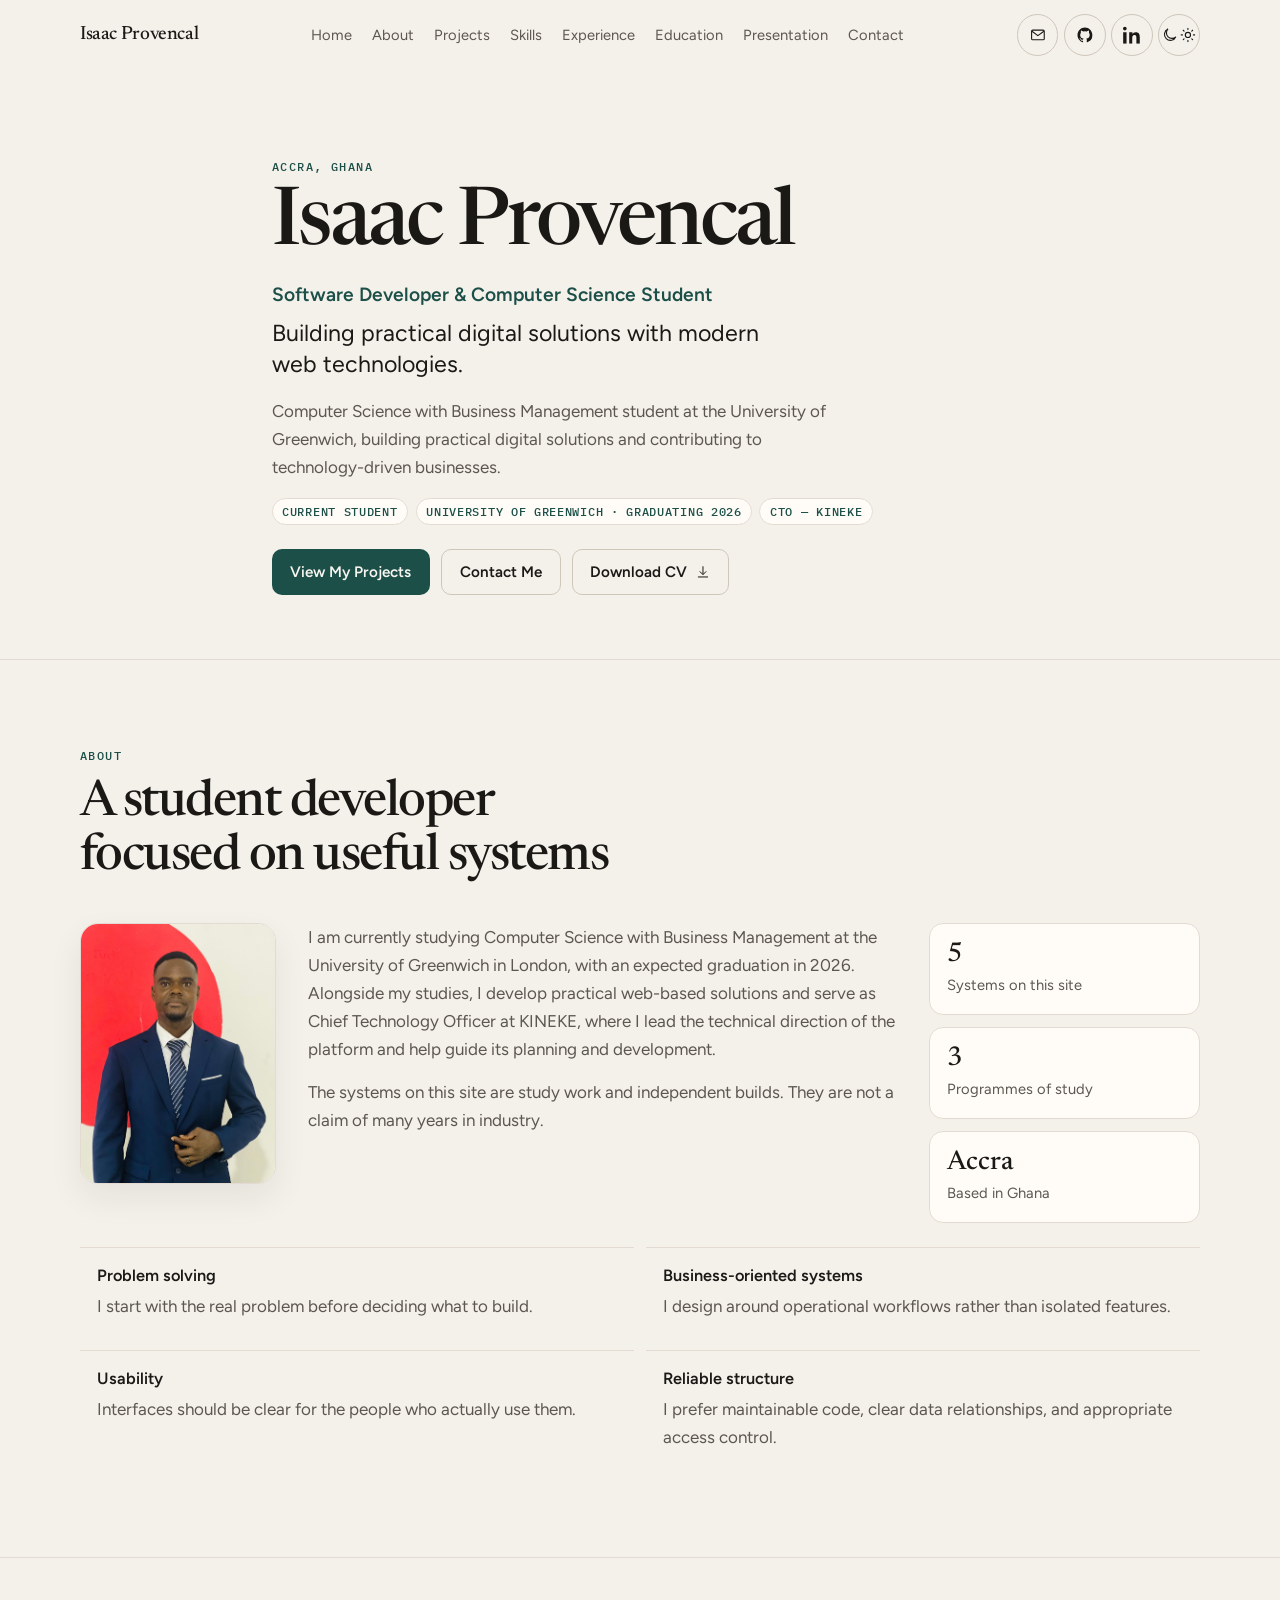
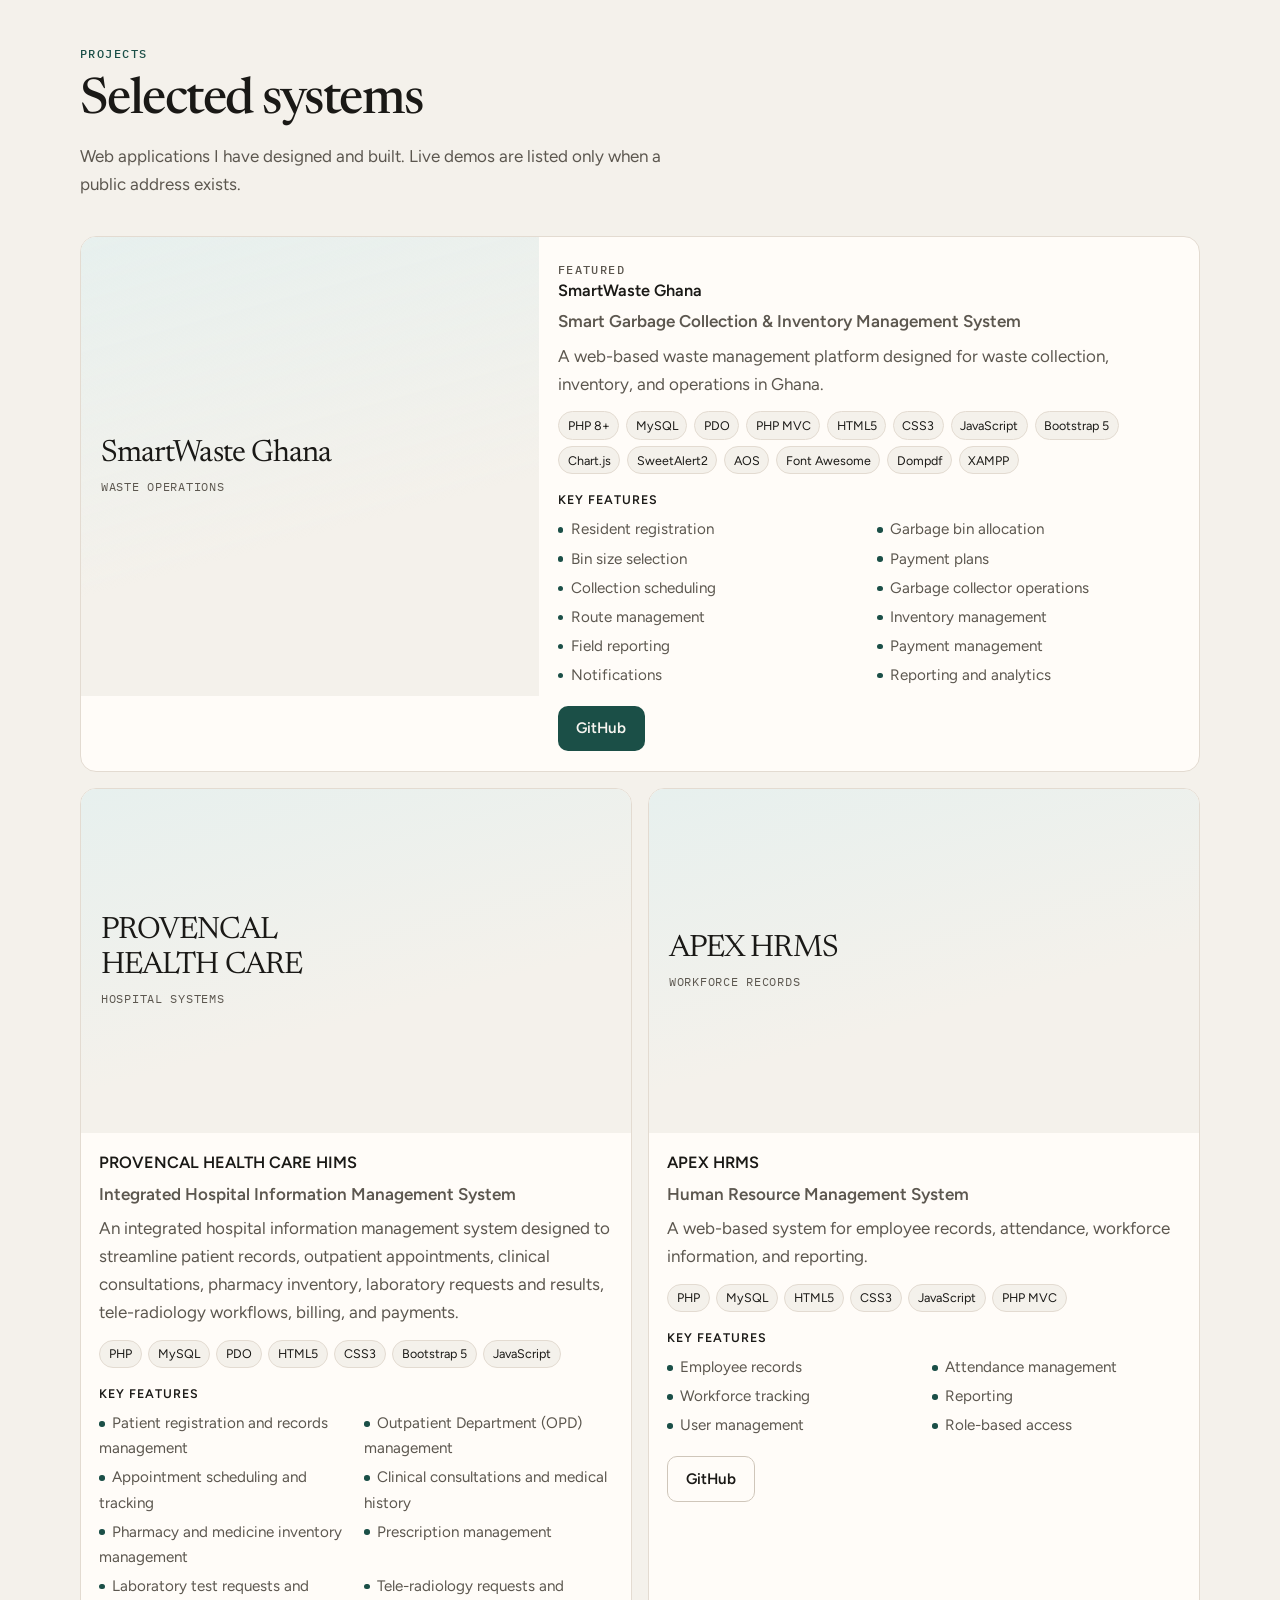
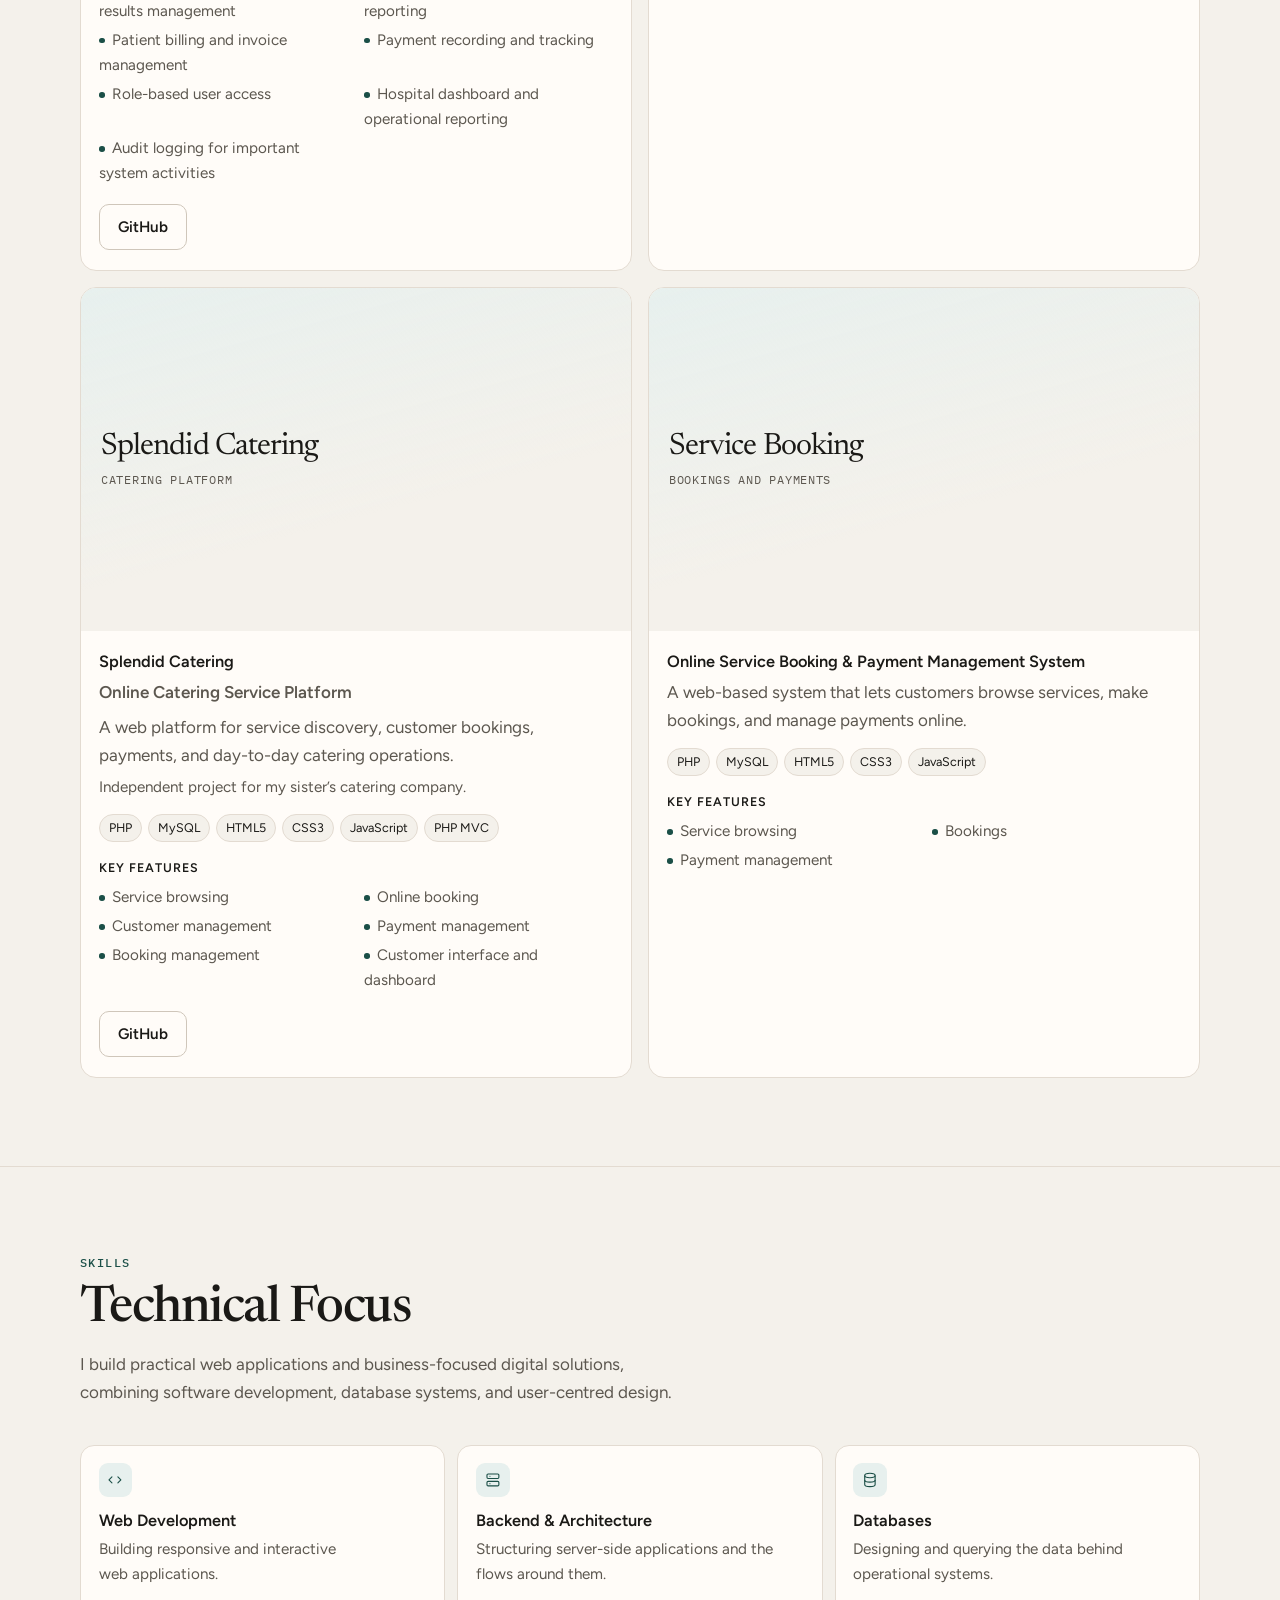
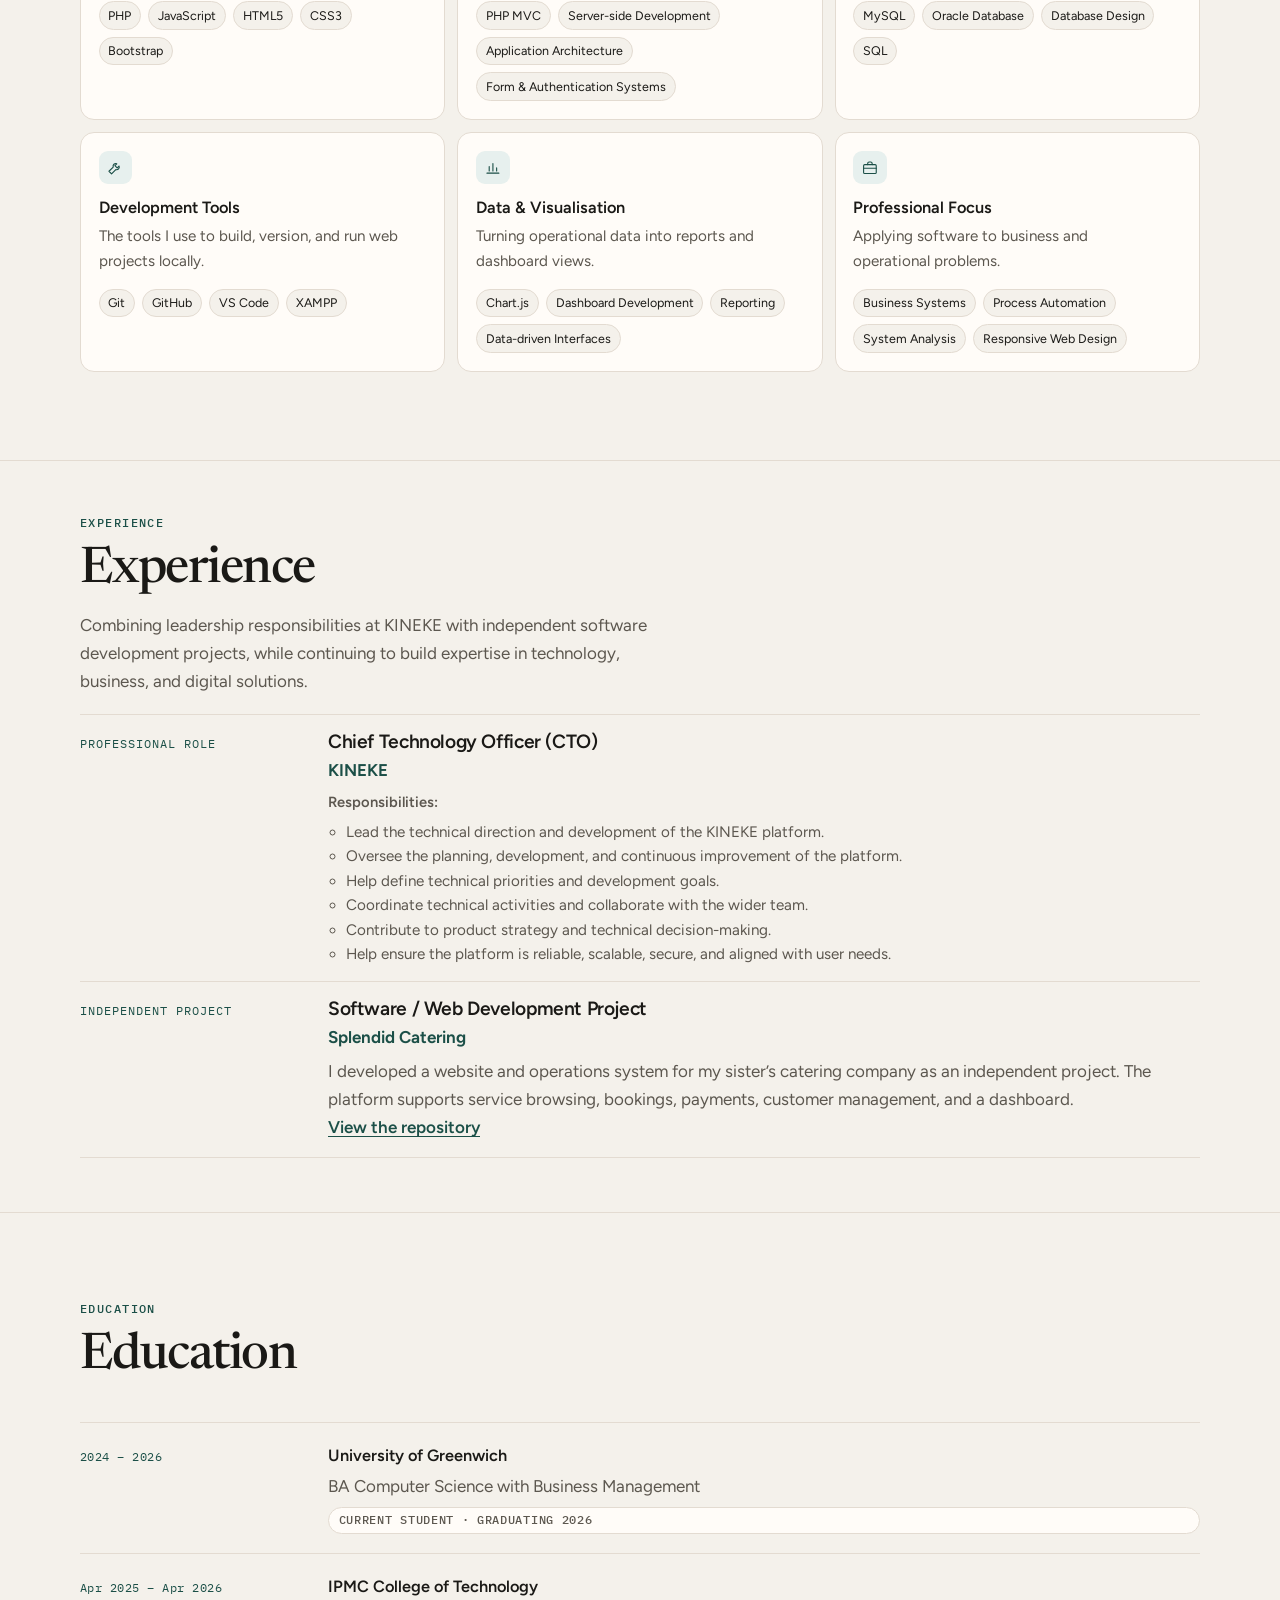
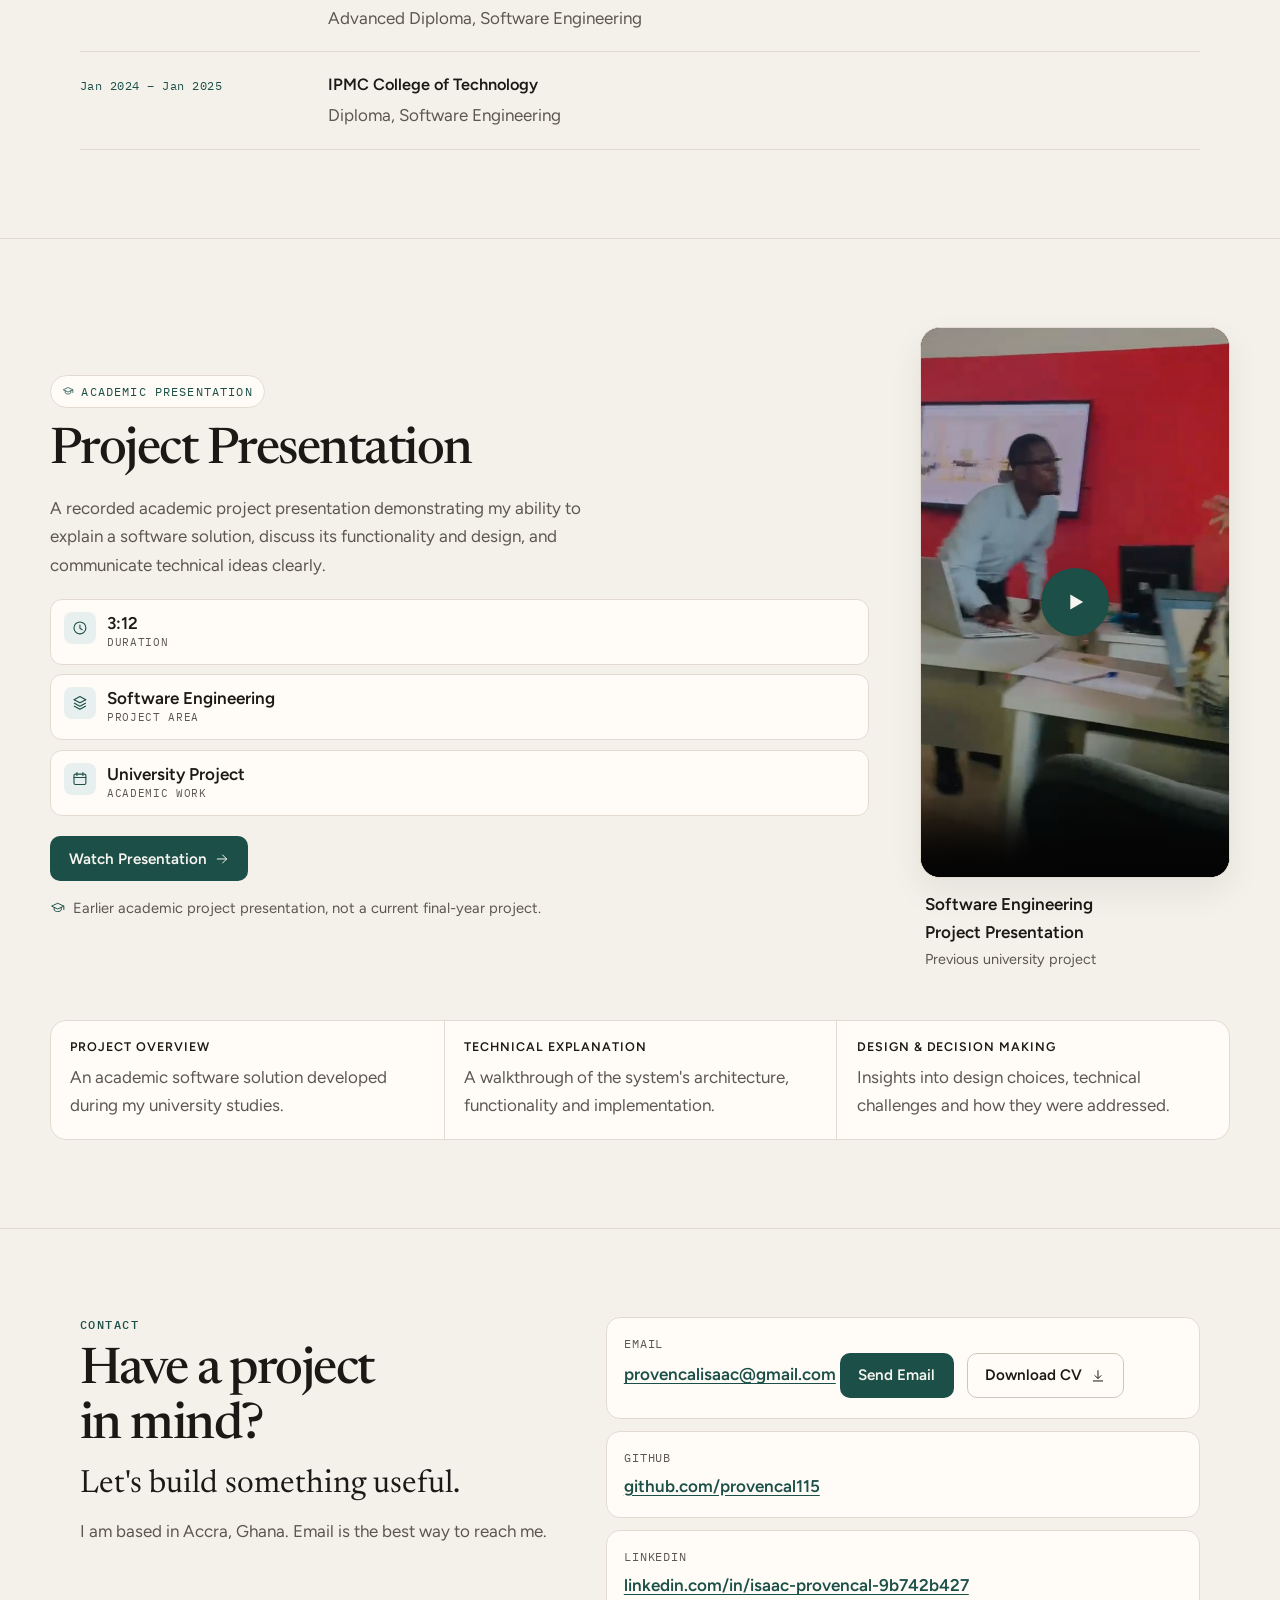
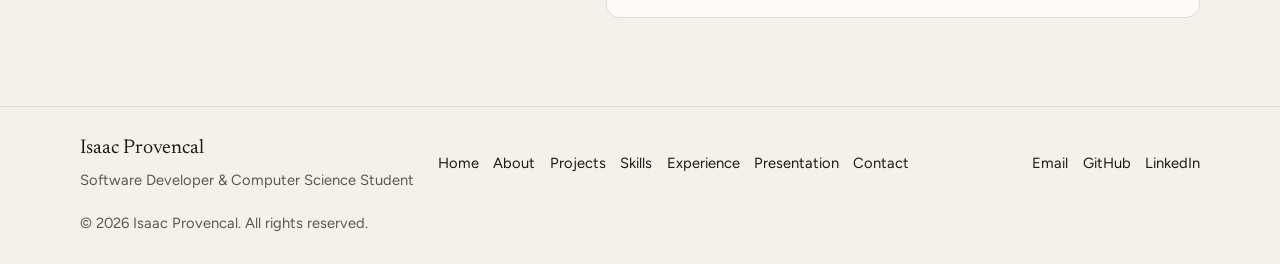
==== commit 9cae4c66: "Add HIMS key features to portfolio" ====
--- a/index.html
+++ b/index.html
@@ -182,7 +182,7 @@
           </div>
           <ul class="stat-list reveal">
             <li>
-              <strong>4</strong>
+              <strong>5</strong>
               <span>Systems on this site</span>
             </li>
             <li>
@@ -254,6 +254,40 @@
               </ul>
               <div class="project-actions">
                 <a class="btn btn--primary" href="https://github.com/provencal115/SmartWaste-Ghana-Waste-Management-System" target="_blank" rel="noopener noreferrer">GitHub <span class="sr-only">for SmartWaste Ghana (opens in a new tab)</span></a>
+              </div>
+            </div>
+          </article>
+
+          <article class="project reveal" id="provencal-health-care">
+            <div class="project-cover" aria-hidden="true">
+              <span class="cover-label">PROVENCAL HEALTH CARE</span>
+              <span class="cover-caption">Hospital systems</span>
+            </div>
+            <div class="project-body">
+              <h3>PROVENCAL HEALTH CARE HIMS</h3>
+              <p class="project-sub">Integrated Hospital Information Management System</p>
+              <p>An integrated hospital information management system designed to streamline patient records, outpatient appointments, clinical consultations, pharmacy inventory, laboratory requests and results, tele-radiology workflows, billing, and payments.</p>
+              <ul class="tag-list" aria-label="Technologies used in PROVENCAL HEALTH CARE HIMS">
+                <li>PHP</li><li>MySQL</li><li>PDO</li><li>HTML5</li><li>CSS3</li><li>Bootstrap 5</li><li>JavaScript</li>
+              </ul>
+              <h4>Key features</h4>
+              <ul class="feature-list">
+                <li>Patient registration and records management</li>
+                <li>Outpatient Department (OPD) management</li>
+                <li>Appointment scheduling and tracking</li>
+                <li>Clinical consultations and medical history</li>
+                <li>Pharmacy and medicine inventory management</li>
+                <li>Prescription management</li>
+                <li>Laboratory test requests and results management</li>
+                <li>Tele-radiology requests and reporting</li>
+                <li>Patient billing and invoice management</li>
+                <li>Payment recording and tracking</li>
+                <li>Role-based user access</li>
+                <li>Hospital dashboard and operational reporting</li>
+                <li>Audit logging for important system activities</li>
+              </ul>
+              <div class="project-actions">
+                <a class="btn btn--ghost" href="https://github.com/provencal115/PROVENCAL-HEALTH-CARE-HIMS" target="_blank" rel="noopener noreferrer">GitHub <span class="sr-only">for PROVENCAL HEALTH CARE HIMS (opens in a new tab)</span></a>
               </div>
             </div>
           </article>
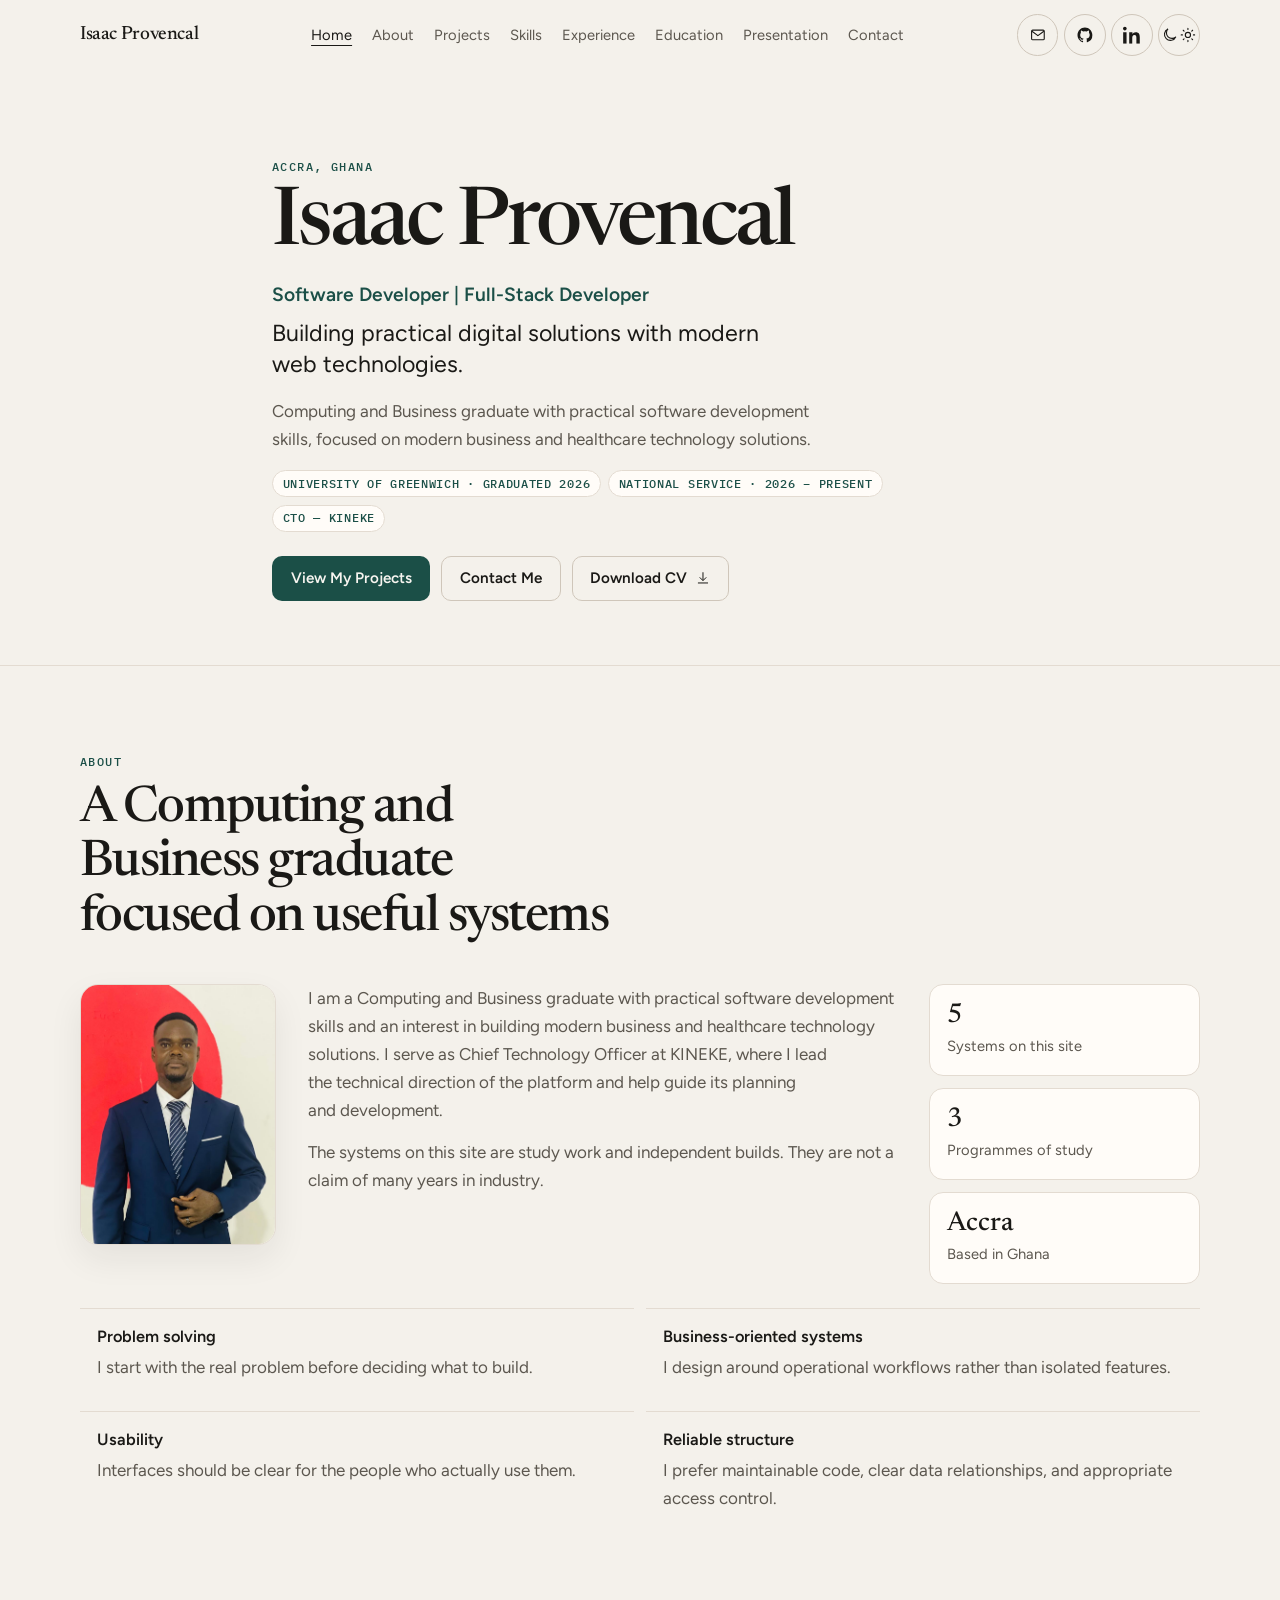
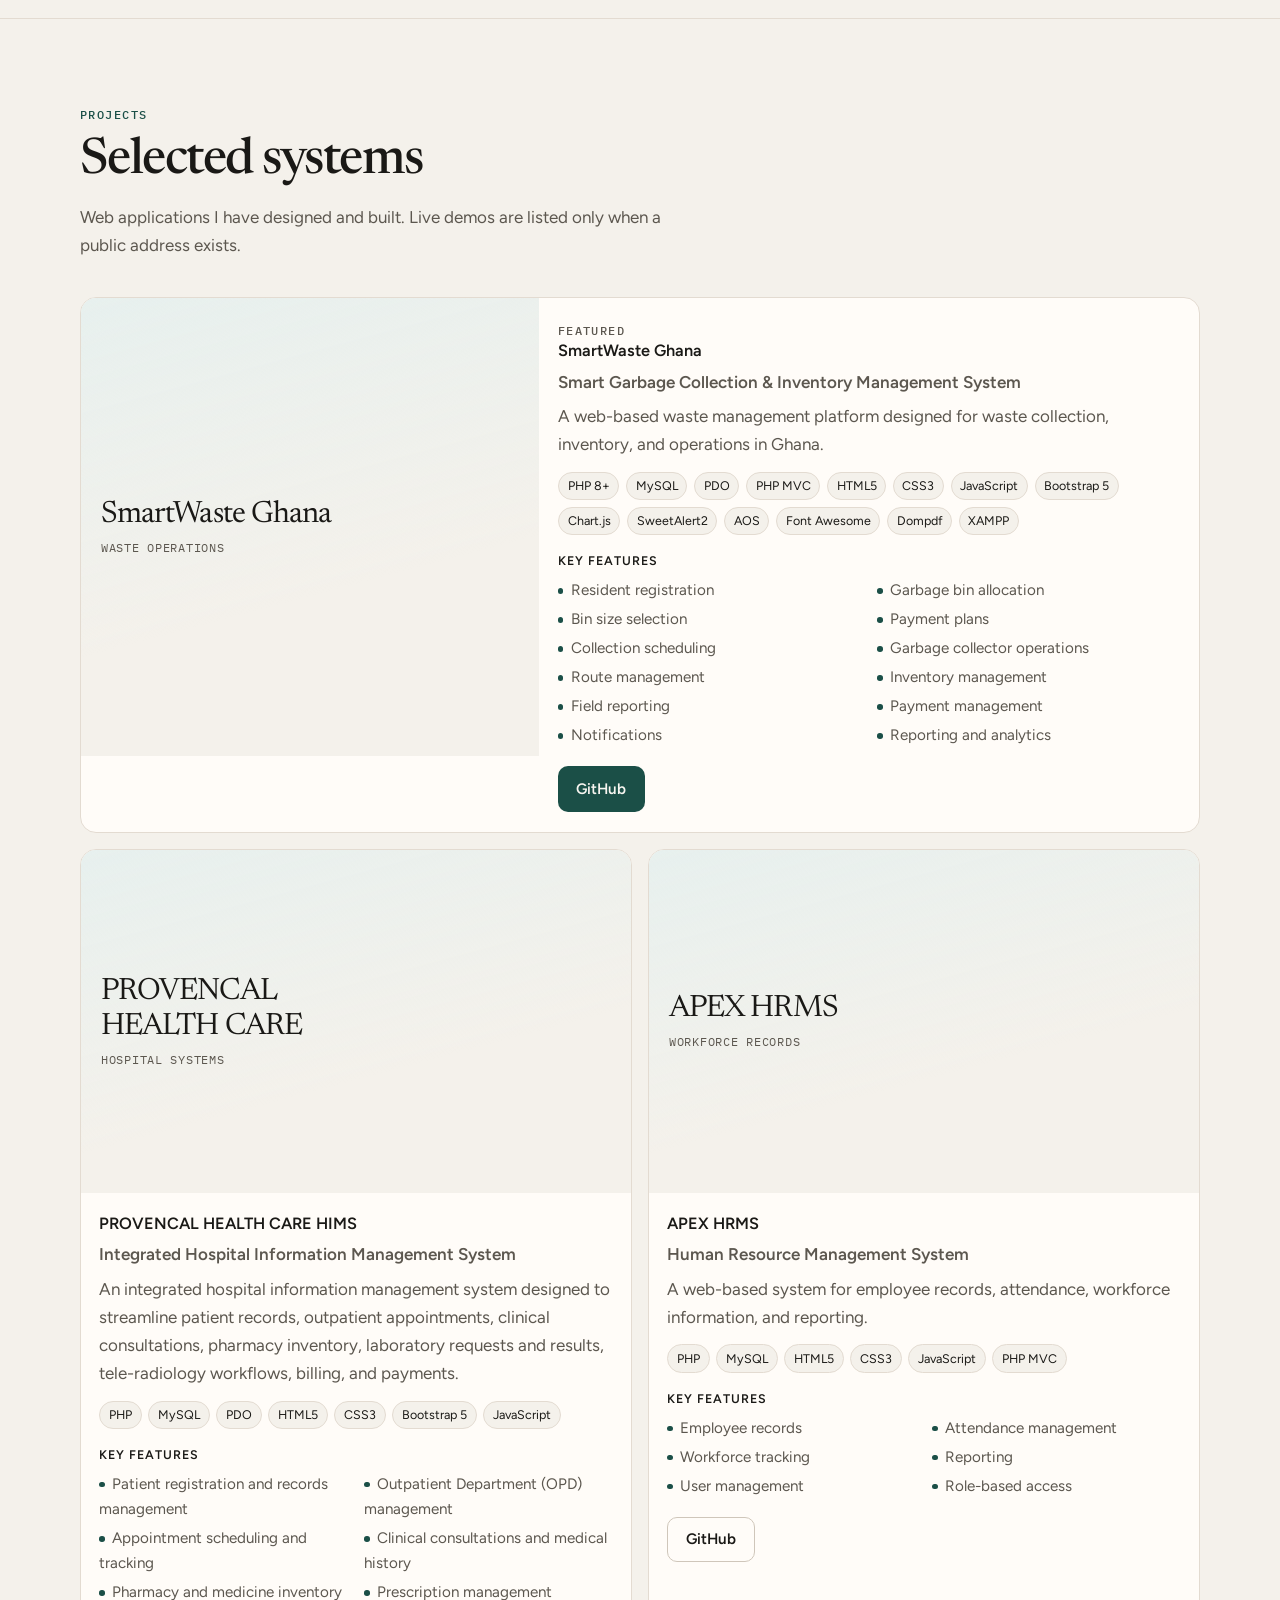
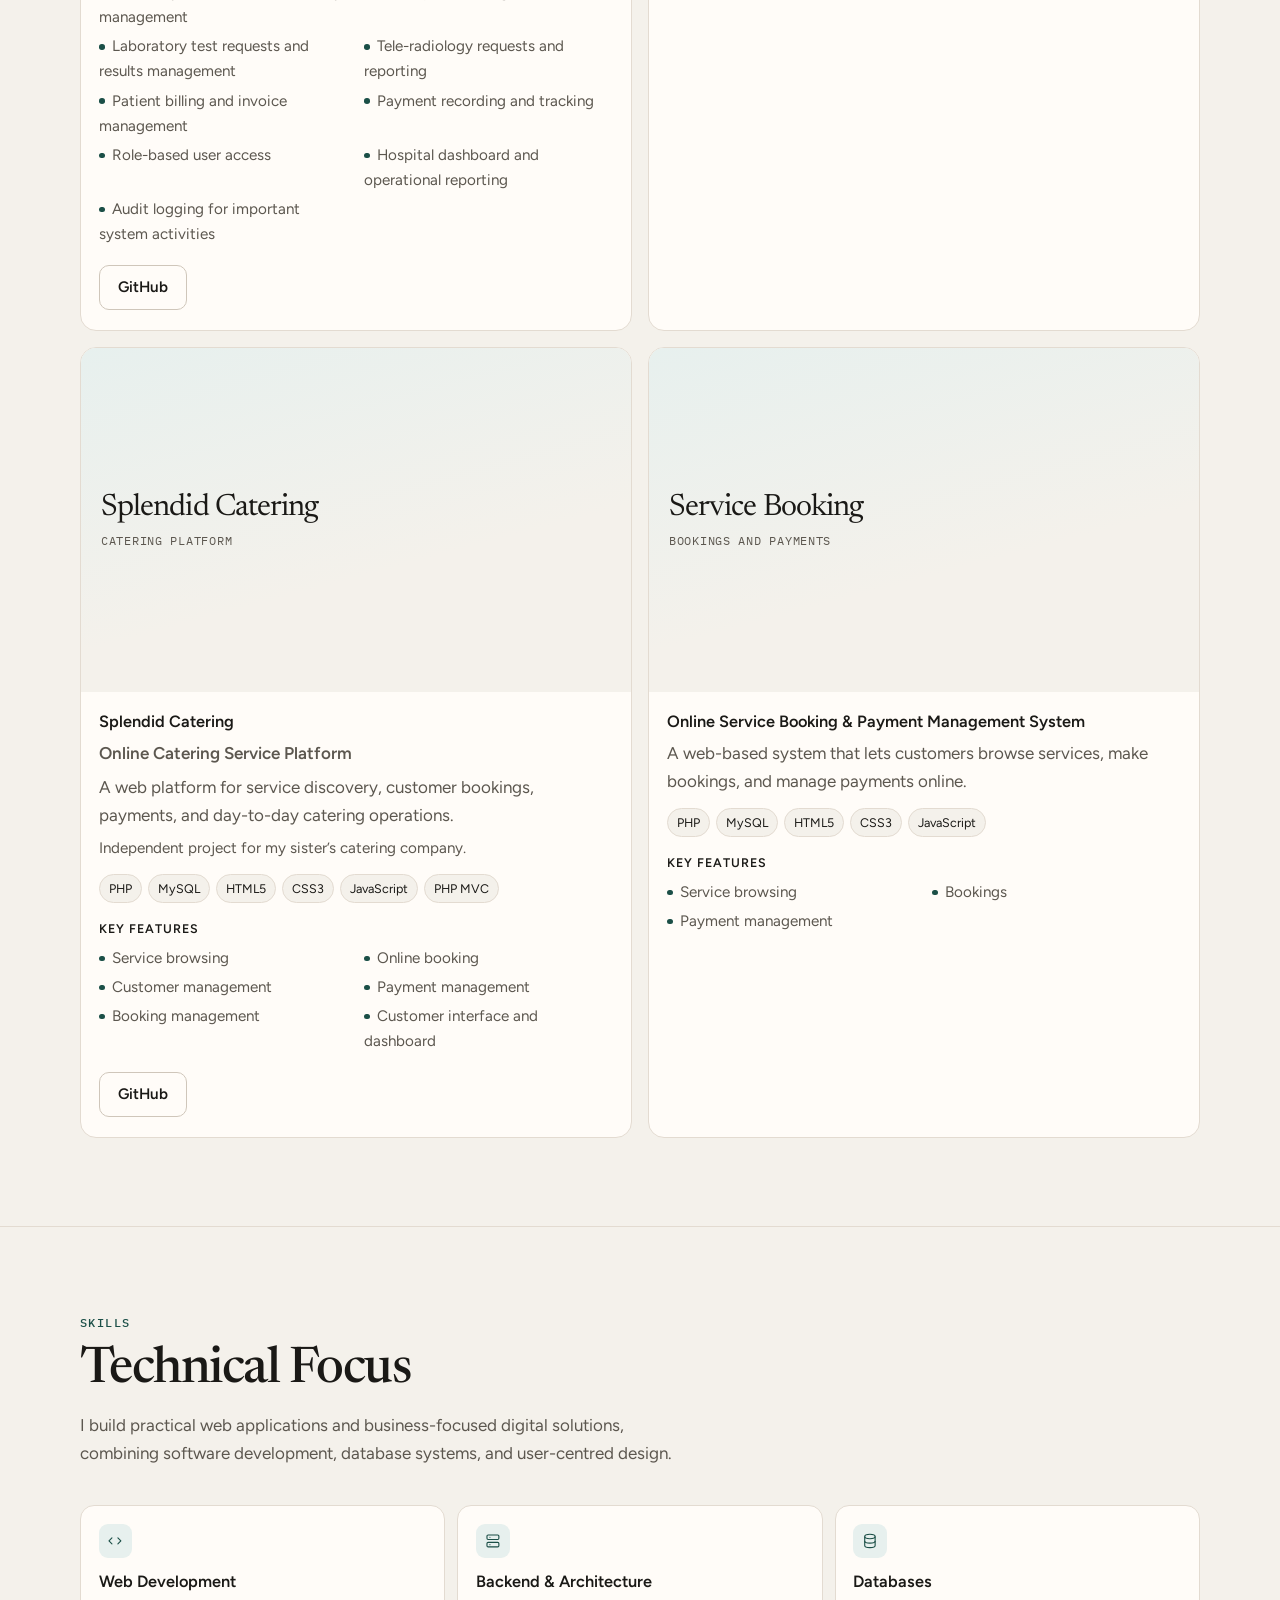
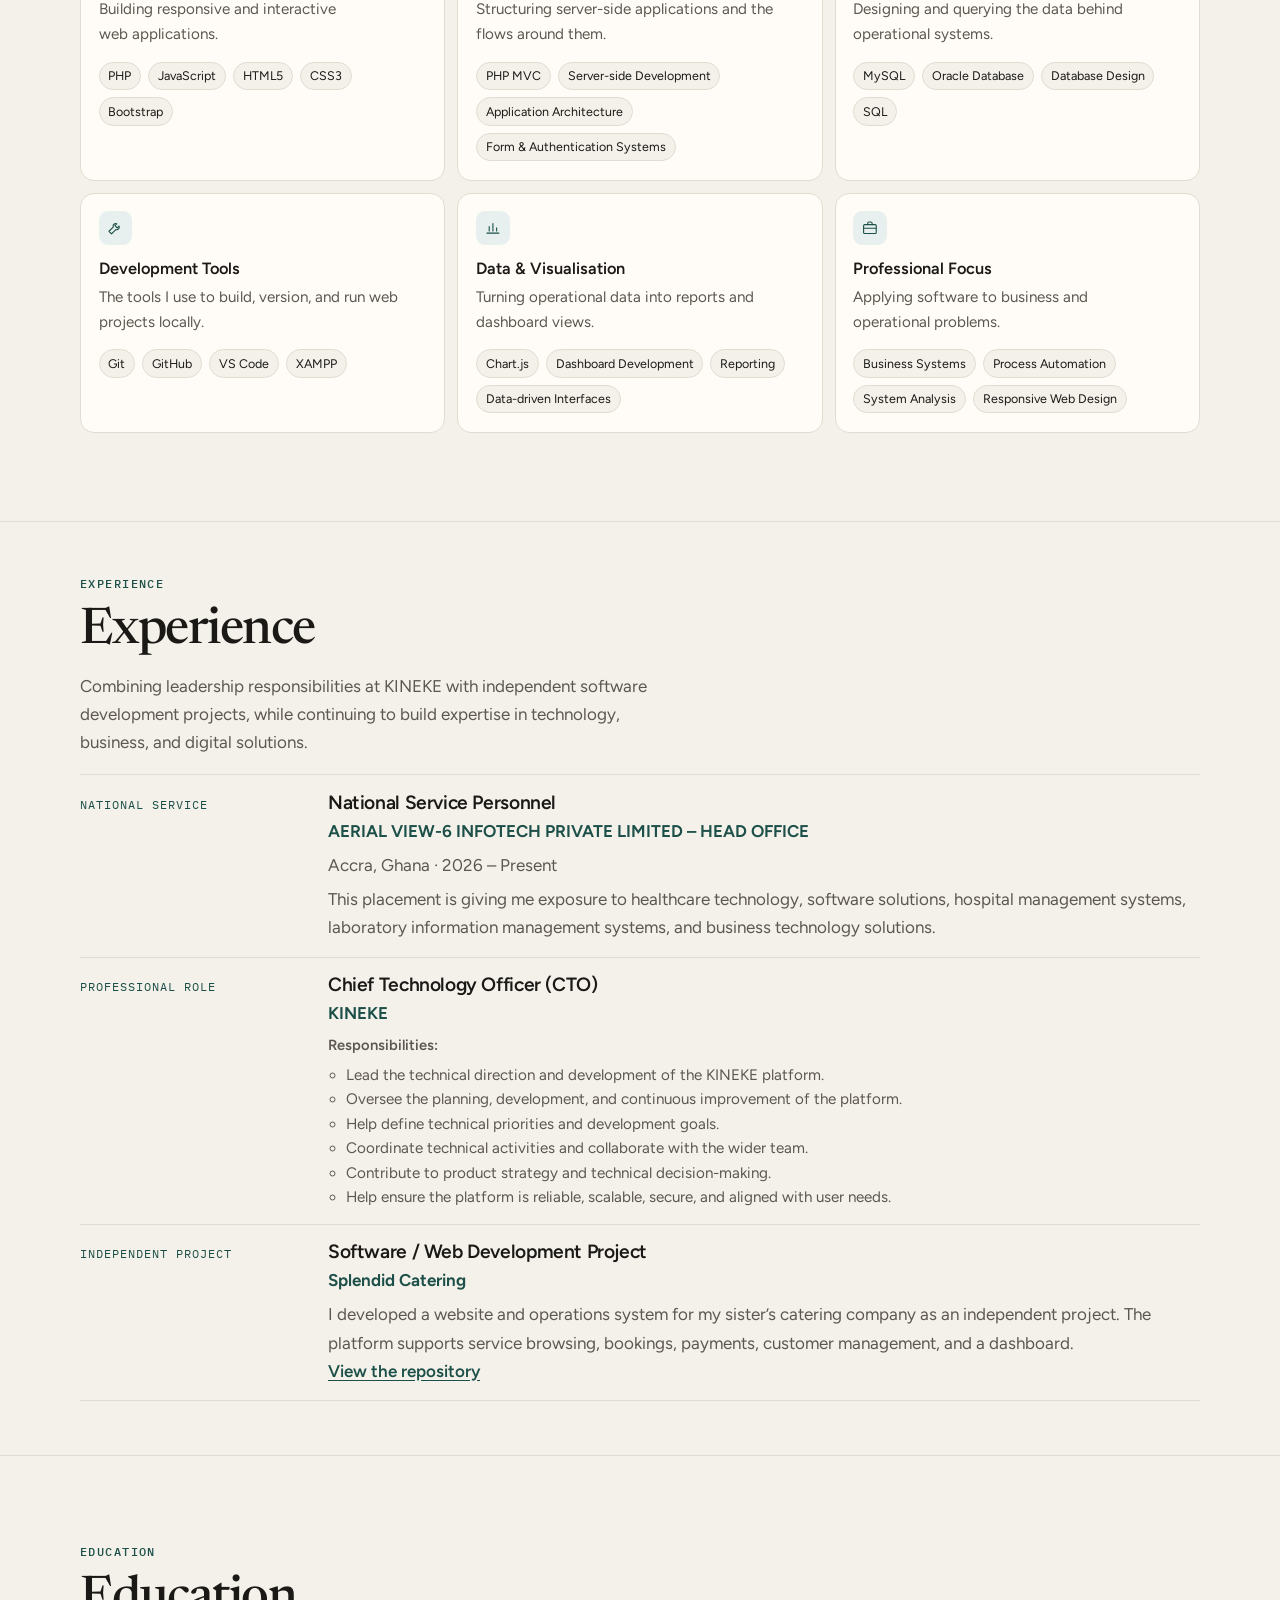
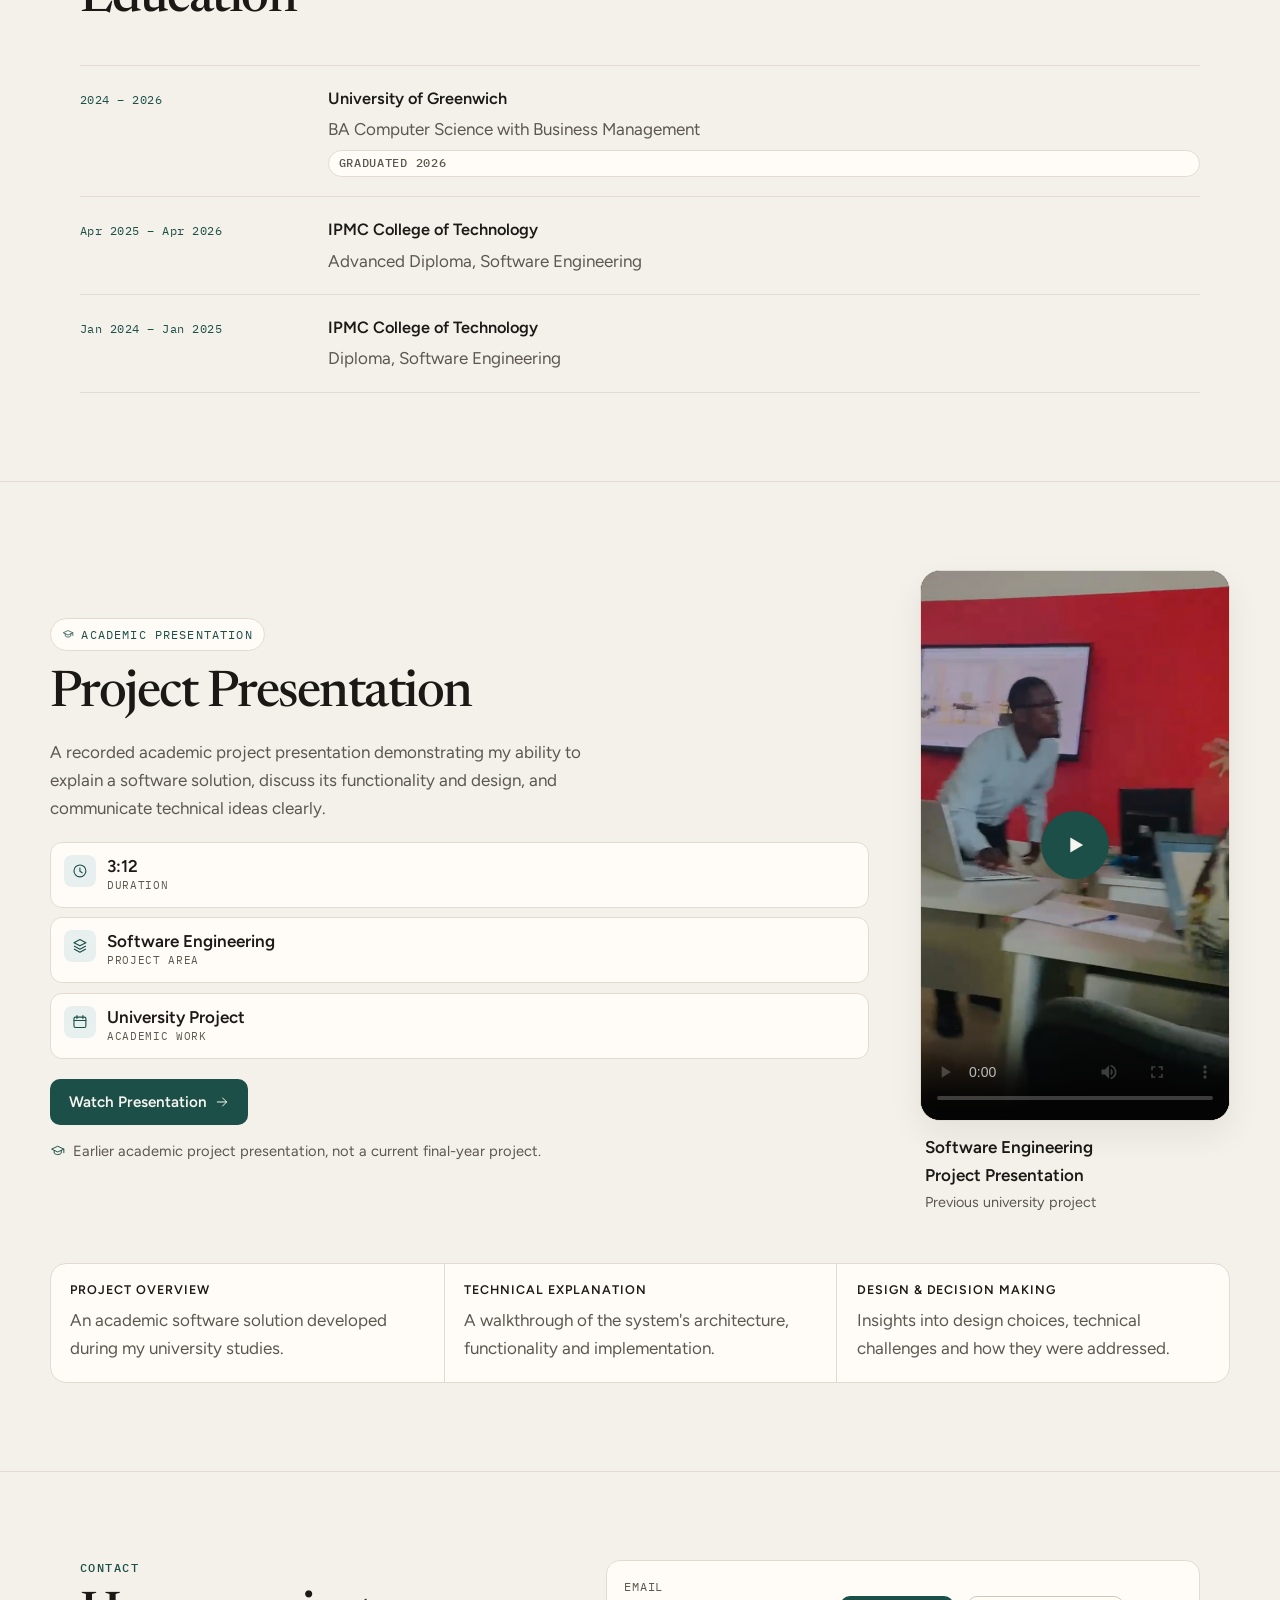
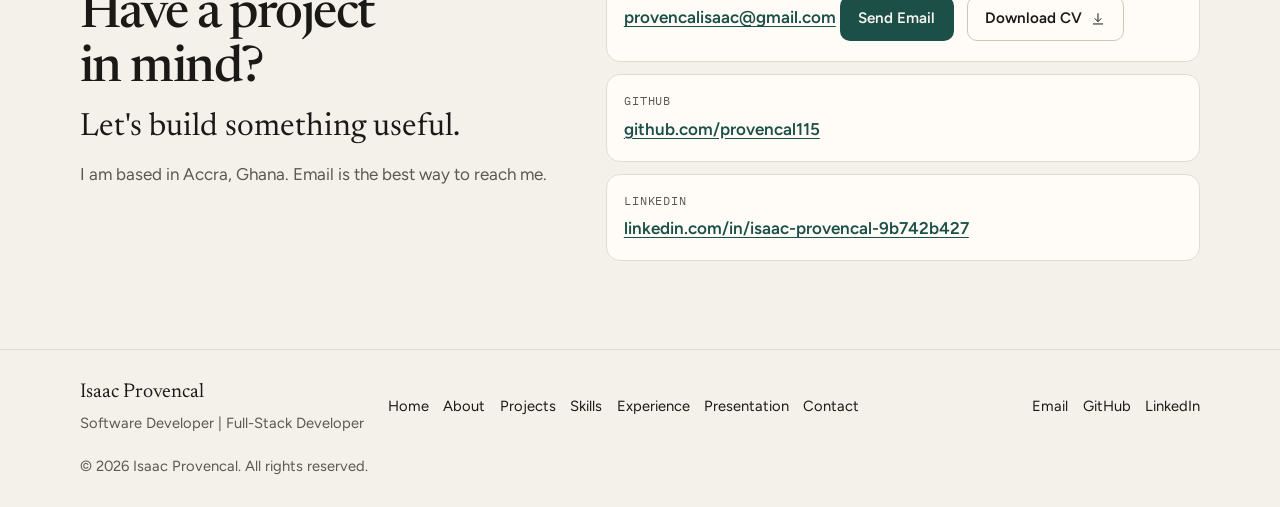
==== commit 1975c41c: "Update portfolio graduation and national service details" ====
--- a/index.html
+++ b/index.html
@@ -4,20 +4,20 @@
   <meta charset="utf-8">
   <meta name="viewport" content="width=device-width, initial-scale=1">
   <title>Isaac Provencal | Software Developer</title>
-  <meta name="description" content="Isaac Provencal is a Computer Science with Business Management student at the University of Greenwich, a software developer, and Chief Technology Officer at KINEKE.">
+  <meta name="description" content="Isaac Provencal is a Computing and Business graduate, a software developer, and Chief Technology Officer at KINEKE.">
   <meta name="author" content="Isaac Provencal">
   <meta name="robots" content="index, follow">
   <meta name="theme-color" content="#f4f1eb">
   <link rel="canonical" href="https://isaacprovencal.com/">
   <meta property="og:url" content="https://isaacprovencal.com/">
   <meta property="og:title" content="Isaac Provencal | Software Developer">
-  <meta property="og:description" content="Isaac Provencal is a Computer Science with Business Management student at the University of Greenwich, a software developer, and Chief Technology Officer at KINEKE.">
+  <meta property="og:description" content="Isaac Provencal is a Computing and Business graduate, a software developer, and Chief Technology Officer at KINEKE.">
   <meta property="og:type" content="website">
   <meta property="og:locale" content="en_GH">
   <meta property="og:site_name" content="Isaac Provencal">
   <meta name="twitter:card" content="summary">
   <meta name="twitter:title" content="Isaac Provencal | Software Developer">
-  <meta name="twitter:description" content="Isaac Provencal is a Computer Science with Business Management student at the University of Greenwich, a software developer, and Chief Technology Officer at KINEKE.">
+  <meta name="twitter:description" content="Isaac Provencal is a Computing and Business graduate, a software developer, and Chief Technology Officer at KINEKE.">
   <link rel="icon" href="assets/images/favicon.svg" type="image/svg+xml">
   <script>
     (function () {
@@ -54,7 +54,7 @@
     "mainEntity": {
       "@type": "Person",
       "name": "Isaac Provencal",
-      "jobTitle": "Software Developer, Computer Science Student, and Chief Technology Officer at KINEKE",
+      "jobTitle": "Software Developer, Full-Stack Developer, and Chief Technology Officer at KINEKE",
       "email": "provencalisaac@gmail.com",
       "homeLocation": {
         "@type": "Place",
@@ -146,12 +146,12 @@
         <div class="hero-copy">
           <p class="kicker rise">Accra, Ghana</p>
           <h1 id="hero-heading" class="rise">Isaac Provencal</h1>
-          <p class="role rise">Software Developer &amp; Computer Science Student</p>
+          <p class="role rise">Software Developer | Full-Stack Developer</p>
           <p class="lede rise">Building practical digital solutions with modern web technologies.</p>
-          <p class="hero-support rise">Computer Science with Business Management student at the University of Greenwich, building practical digital solutions and contributing to technology-driven businesses.</p>
+          <p class="hero-support rise">Computing and Business graduate with practical software development skills, focused on modern business and healthcare technology solutions.</p>
           <p class="status-row rise">
-            <span class="status-badge">Current student</span>
-            <span class="status-badge">University of Greenwich · Graduating 2026</span>
+            <span class="status-badge">University of Greenwich · Graduated 2026</span>
+            <span class="status-badge">National Service · 2026 – Present</span>
             <span class="status-badge">CTO — KINEKE</span>
           </p>
           <div class="hero-actions rise">
@@ -170,14 +170,14 @@
       <div class="container">
         <div class="section-heading">
           <p class="kicker">About</p>
-          <h2 id="about-heading">A student developer focused on useful systems</h2>
+          <h2 id="about-heading">A Computing and Business graduate focused on useful systems</h2>
         </div>
         <div class="about-grid">
           <figure class="about-portrait reveal">
-            <img src="assets/images/WhatsApp%20Image%202026-08-07%20at%2010.34.36%20PM.jpeg" width="810" height="1080" alt="Isaac Provencal - Software Developer and Computer Science Student">
+            <img src="assets/images/WhatsApp%20Image%202026-08-07%20at%2010.34.36%20PM.jpeg" width="810" height="1080" alt="Isaac Provencal - Software Developer and Full-Stack Developer">
           </figure>
           <div class="about-copy reveal">
-            <p>I am currently studying Computer Science with Business Management at the University of Greenwich in London, with an expected graduation in 2026. Alongside my studies, I develop practical web-based solutions and serve as Chief Technology Officer at KINEKE, where I lead the technical direction of the platform and help guide its planning and development.</p>
+            <p>I am a Computing and Business graduate with practical software development skills and an interest in building modern business and healthcare technology solutions. I serve as Chief Technology Officer at KINEKE, where I lead the technical direction of the platform and help guide its planning and development.</p>
             <p>The systems on this site are study work and independent builds. They are not a claim of many years in industry.</p>
           </div>
           <ul class="stat-list reveal">
@@ -458,6 +458,13 @@
         </div>
         <ol class="timeline reveal">
           <li>
+            <p class="timeline-meta">National Service</p>
+            <h3>National Service Personnel</h3>
+            <p class="timeline-org">AERIAL VIEW-6 INFOTECH PRIVATE LIMITED – HEAD OFFICE</p>
+            <p>Accra, Ghana · 2026 – Present</p>
+            <p>This placement is giving me exposure to healthcare technology, software solutions, hospital management systems, laboratory information management systems, and business technology solutions.</p>
+          </li>
+          <li>
             <p class="timeline-meta">Professional role</p>
             <h3>Chief Technology Officer (CTO)</h3>
             <p class="timeline-org">KINEKE</p>
@@ -493,7 +500,7 @@
             <p class="timeline-meta">2024 – 2026</p>
             <h3>University of Greenwich</h3>
             <p>BA Computer Science with Business Management</p>
-            <p class="status-badge">Current student · Graduating 2026</p>
+            <p class="status-badge">Graduated 2026</p>
           </li>
           <li>
             <p class="timeline-meta">Apr 2025 – Apr 2026</p>
@@ -618,7 +625,7 @@
     <div class="container footer-grid">
       <div>
         <p class="footer-name">Isaac Provencal</p>
-        <p class="footer-role">Software Developer &amp; Computer Science Student</p>
+        <p class="footer-role">Software Developer | Full-Stack Developer</p>
       </div>
       <nav aria-label="Footer">
         <ul class="footer-links">
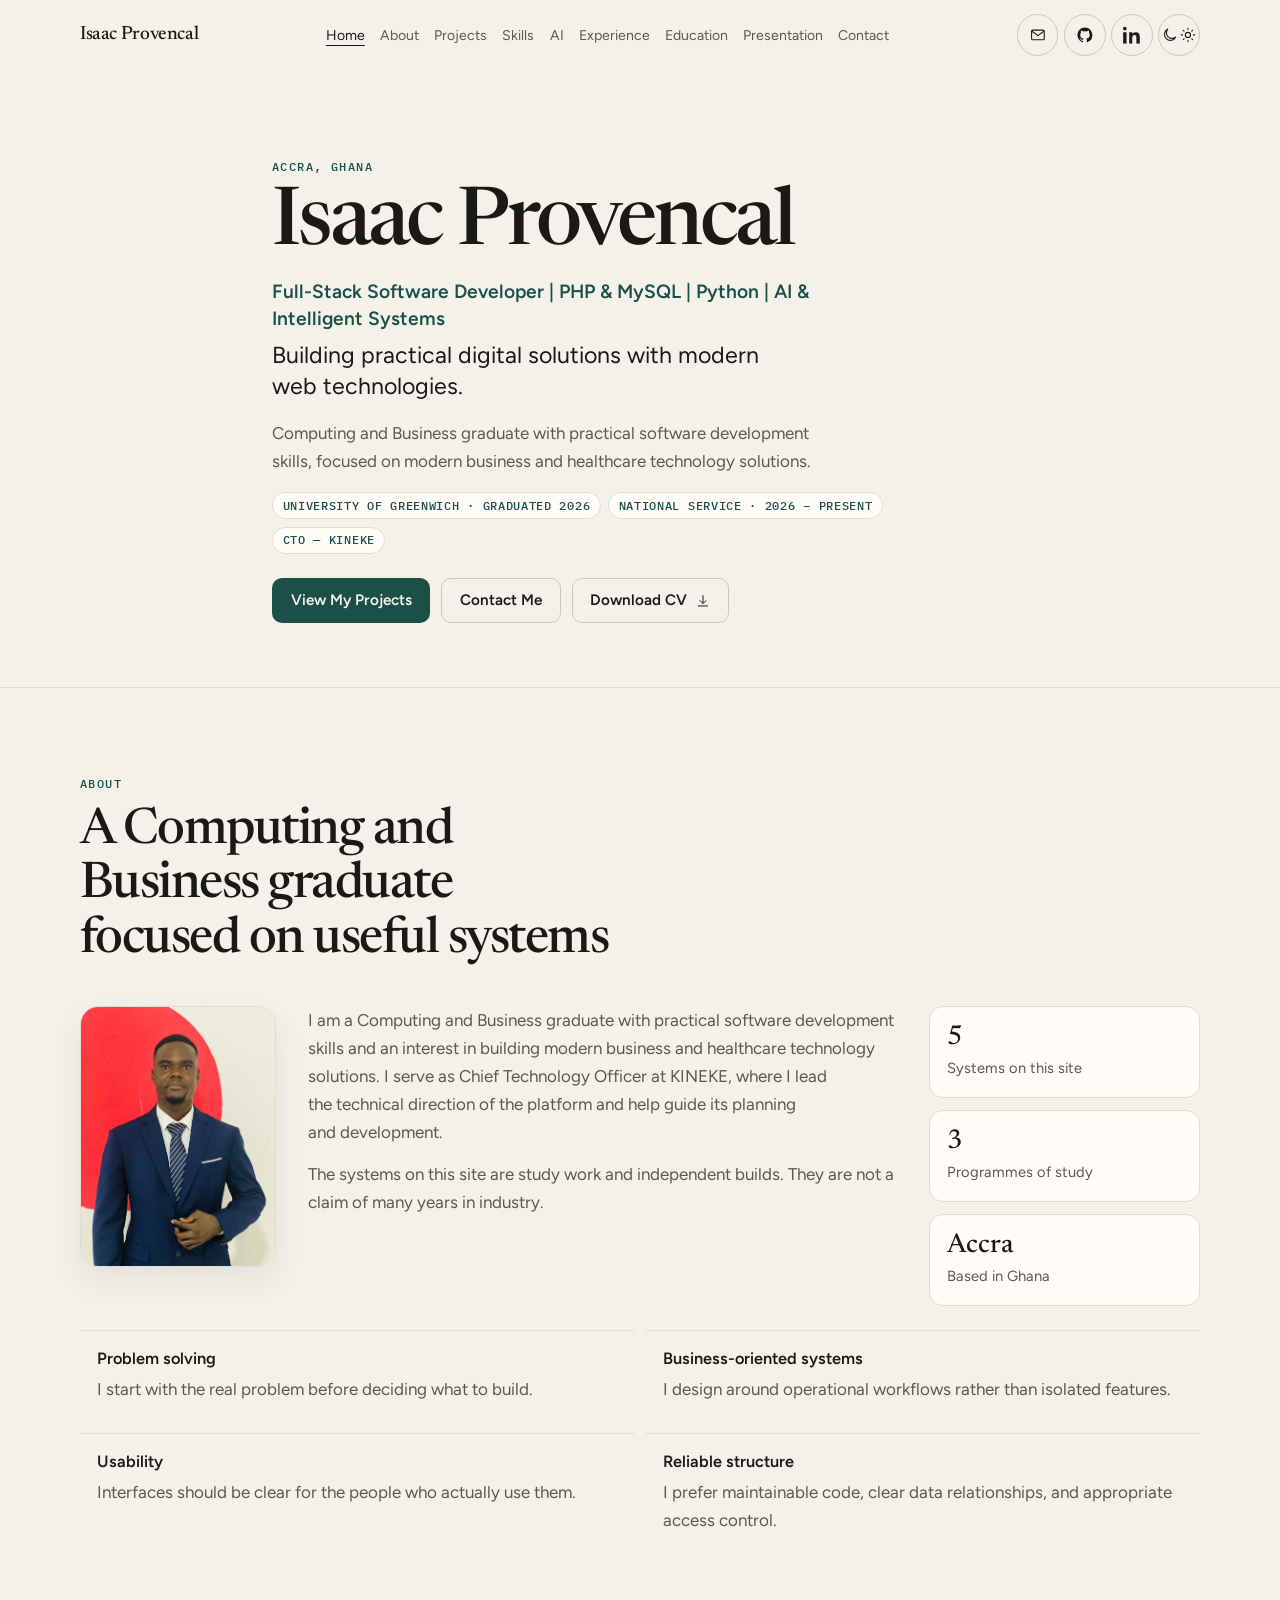
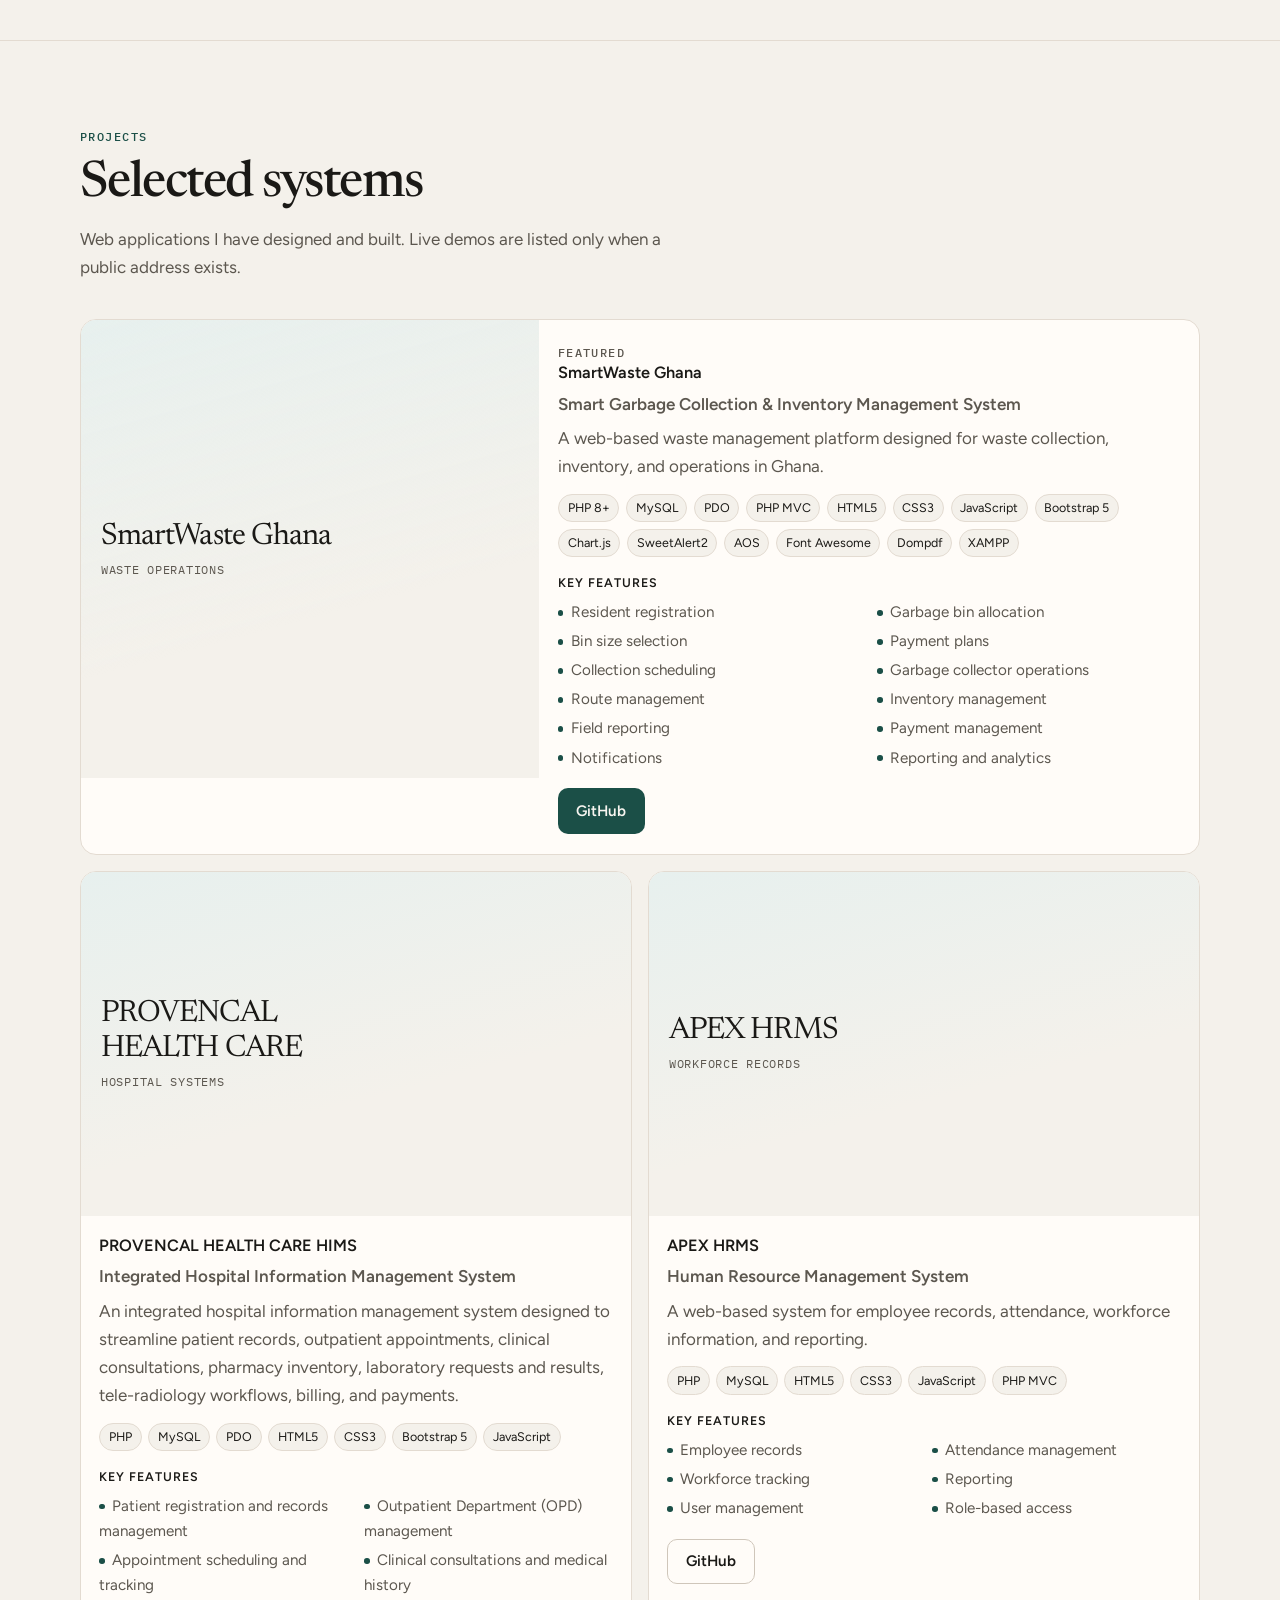
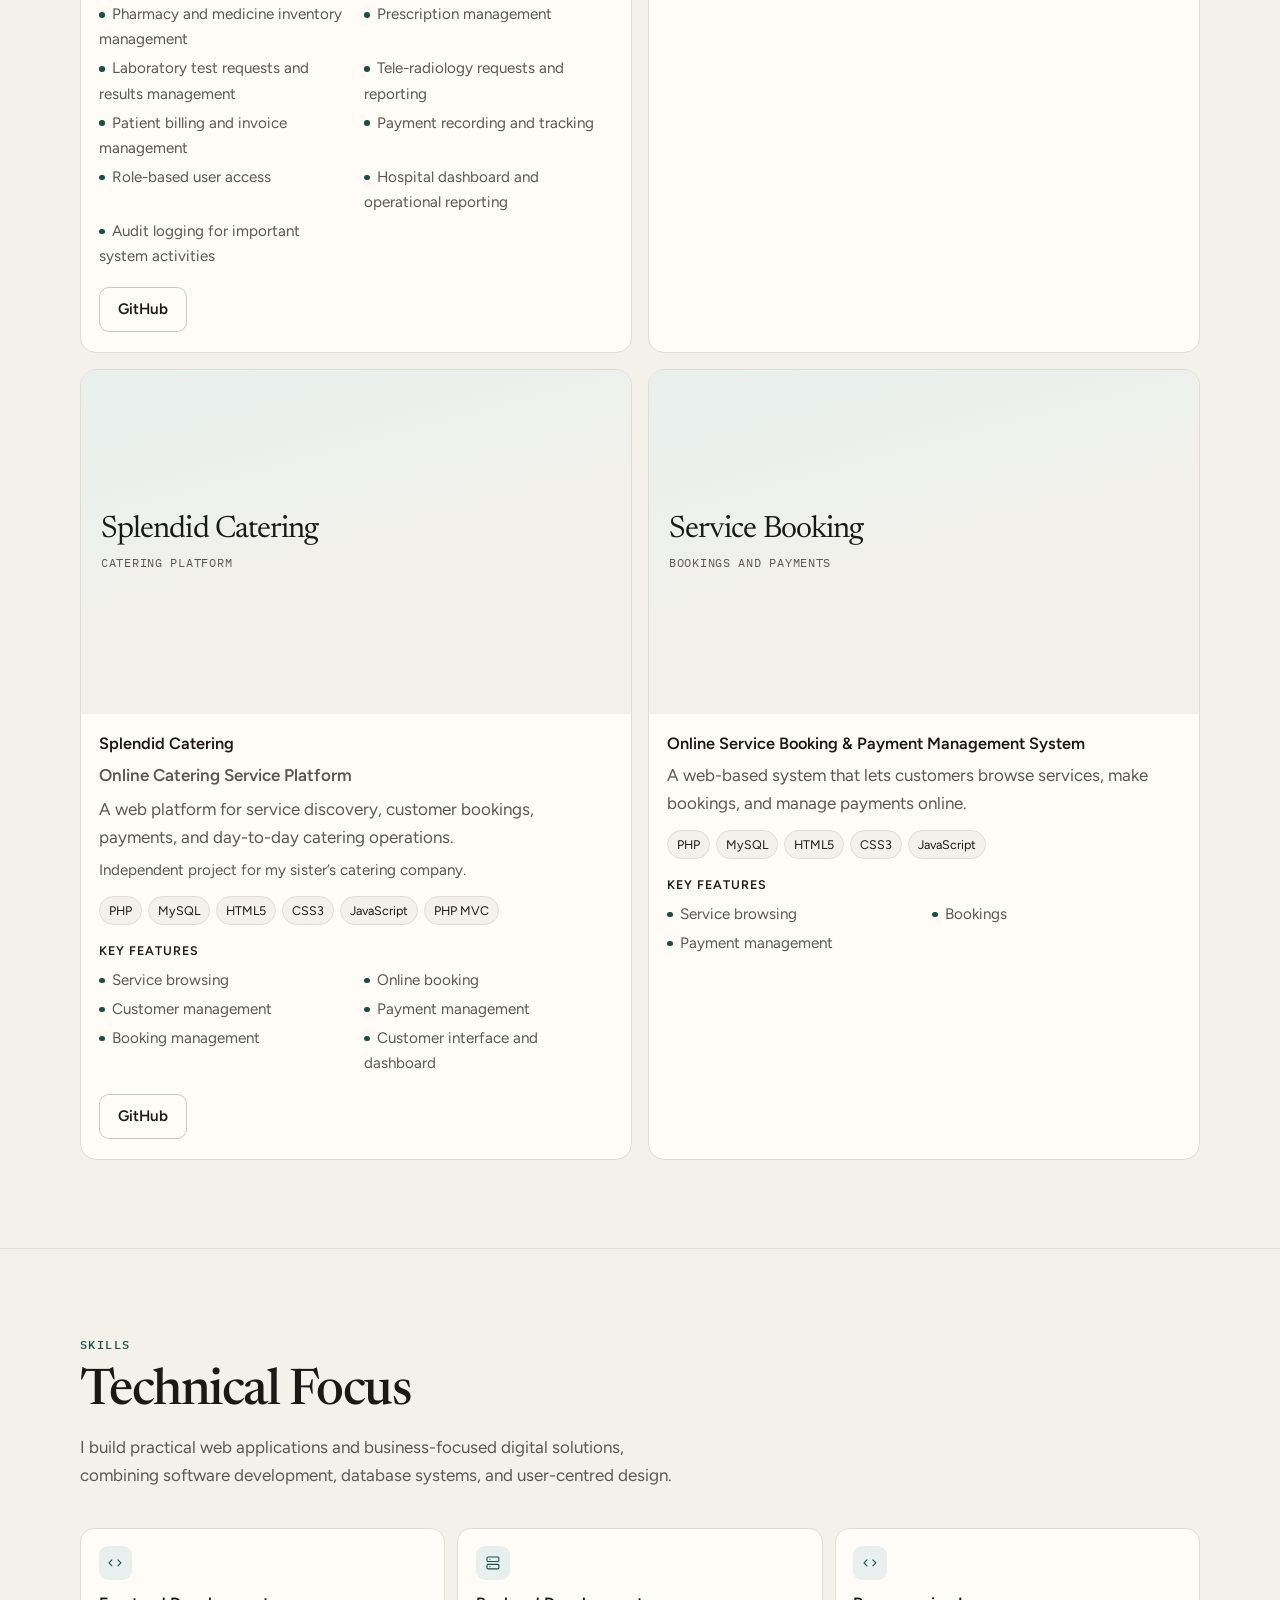
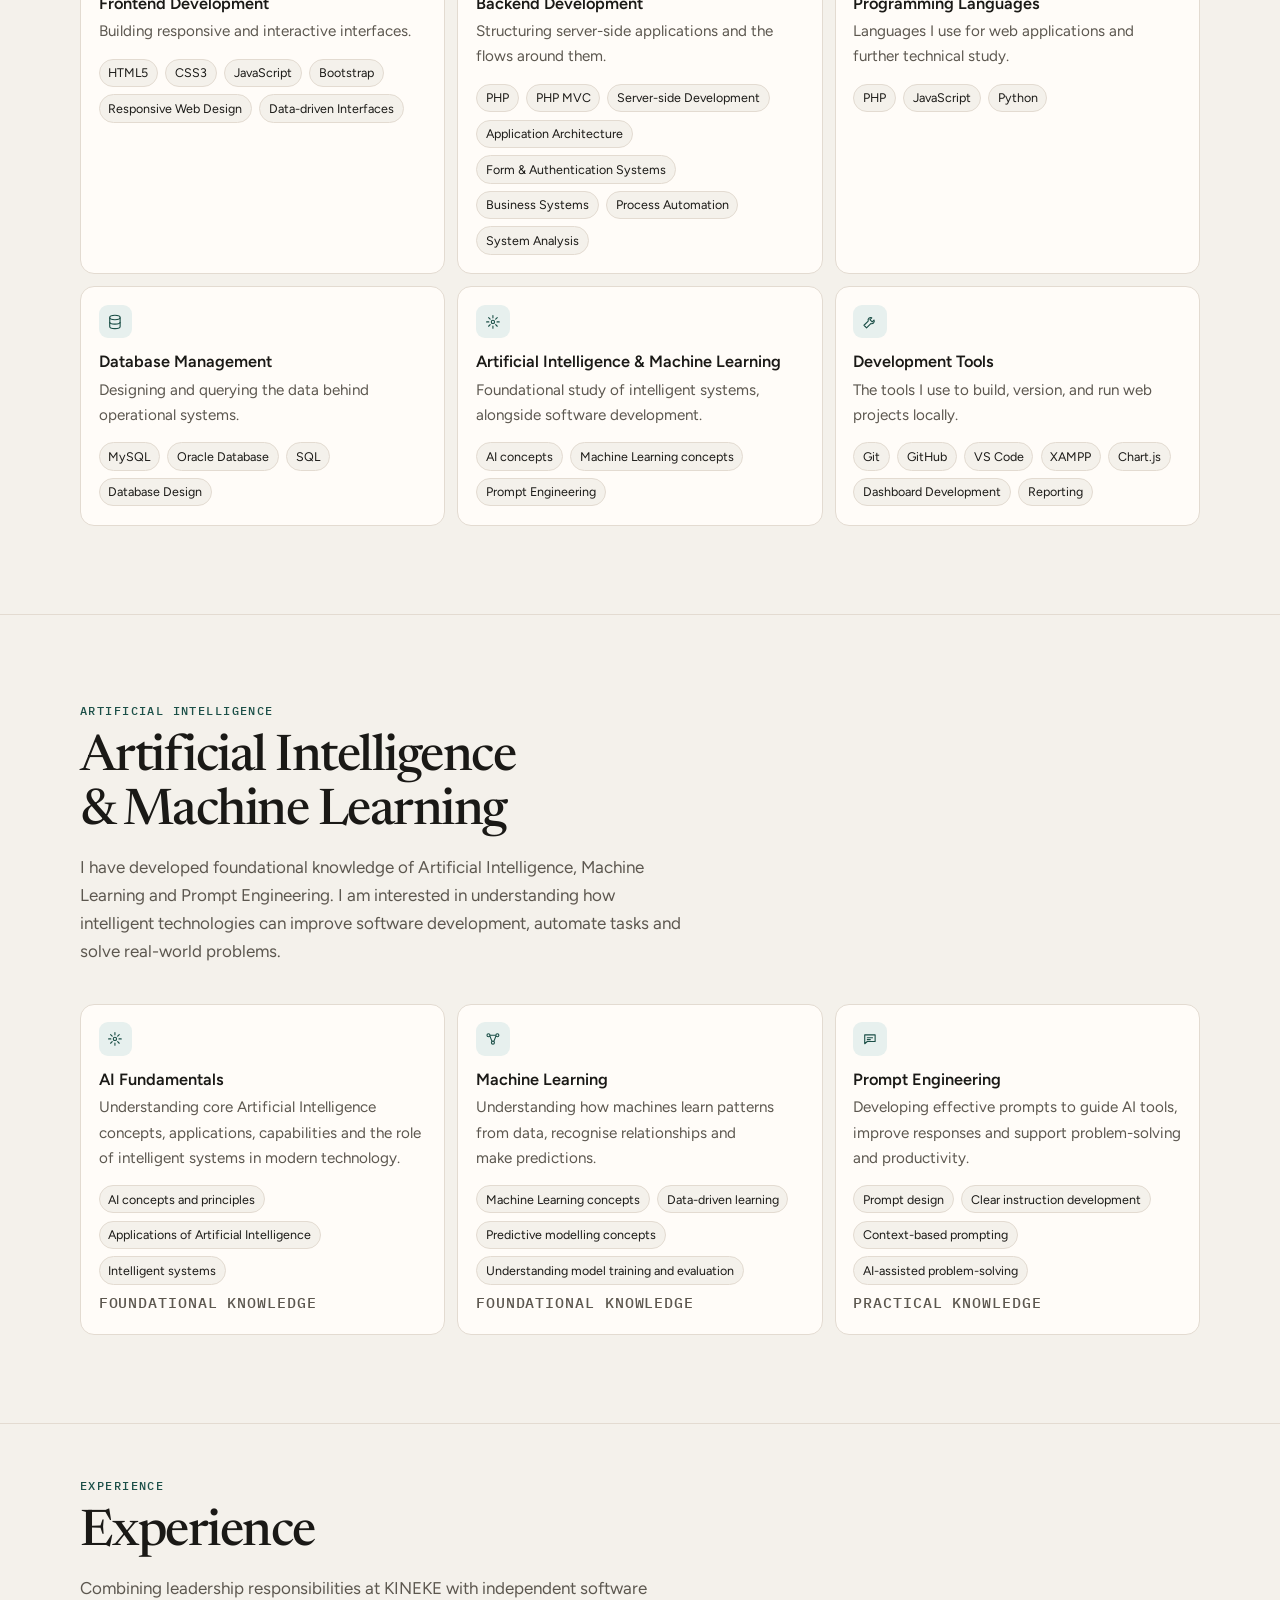
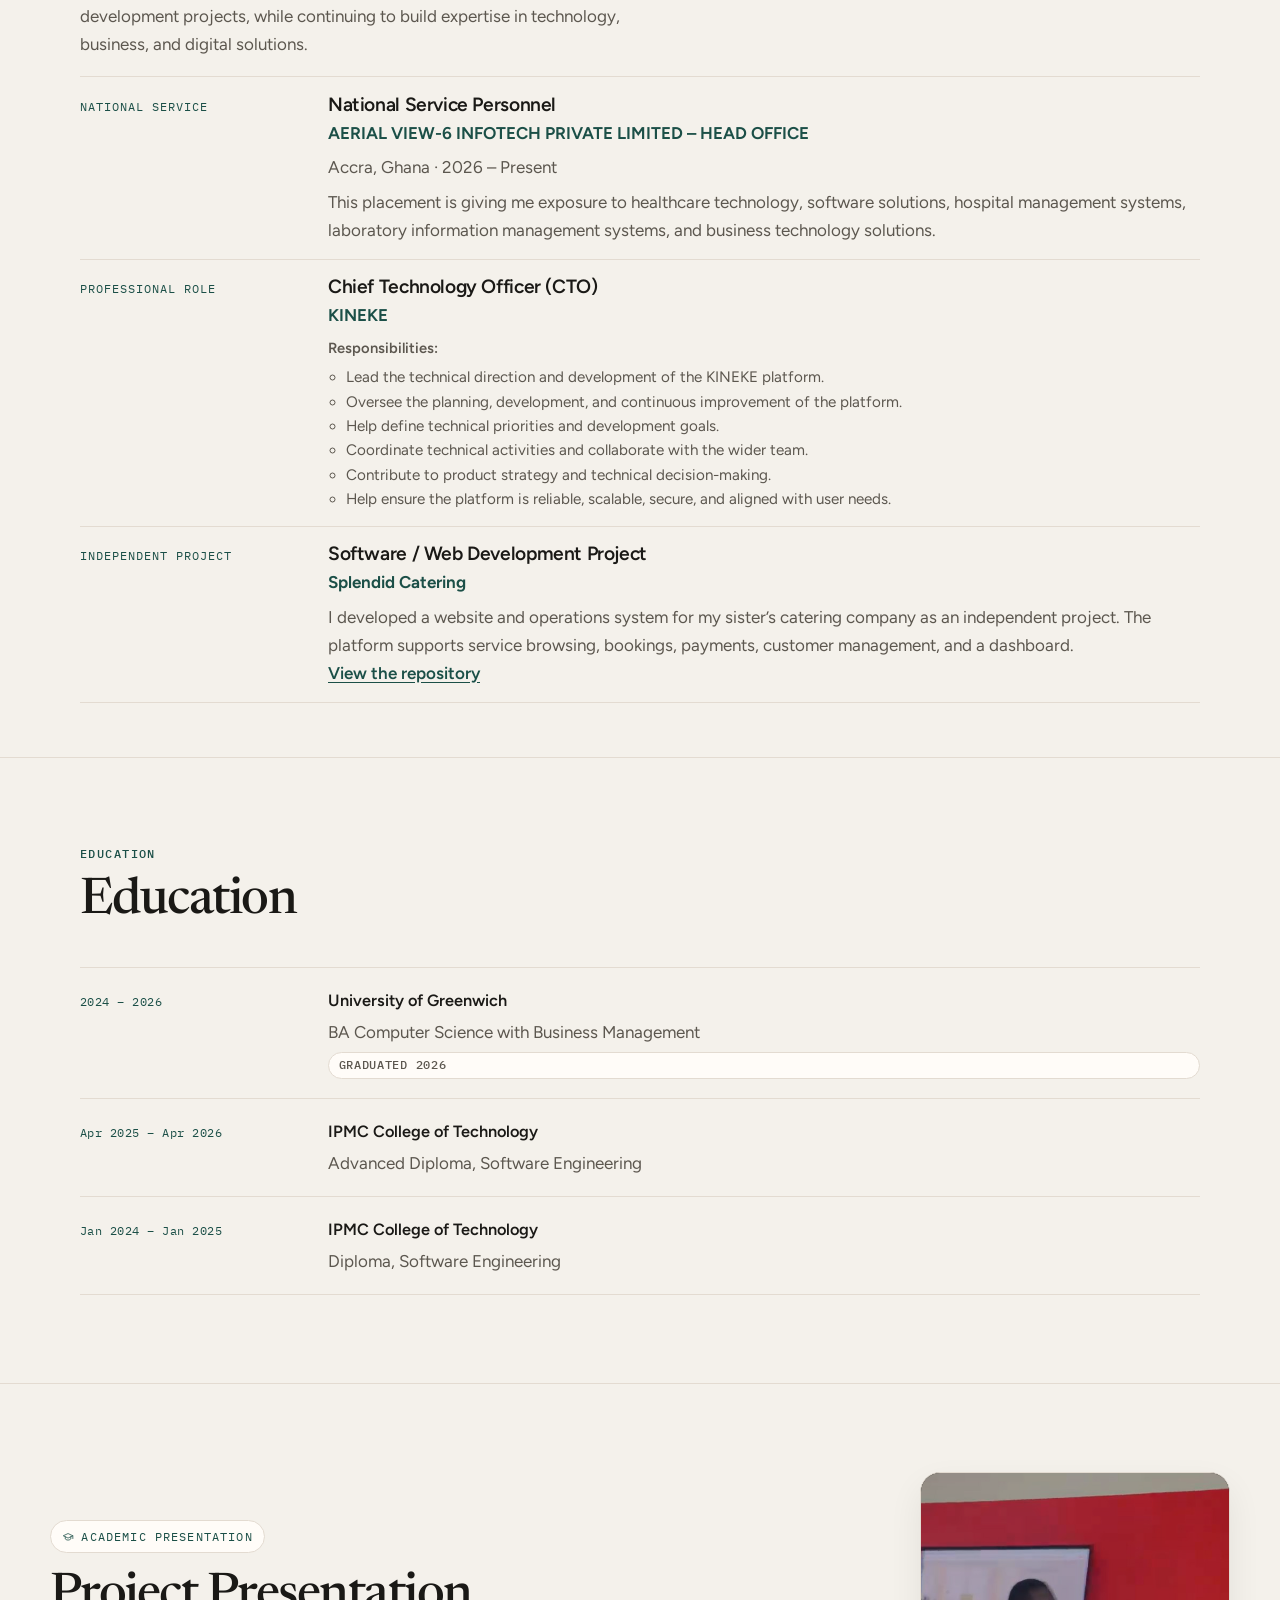
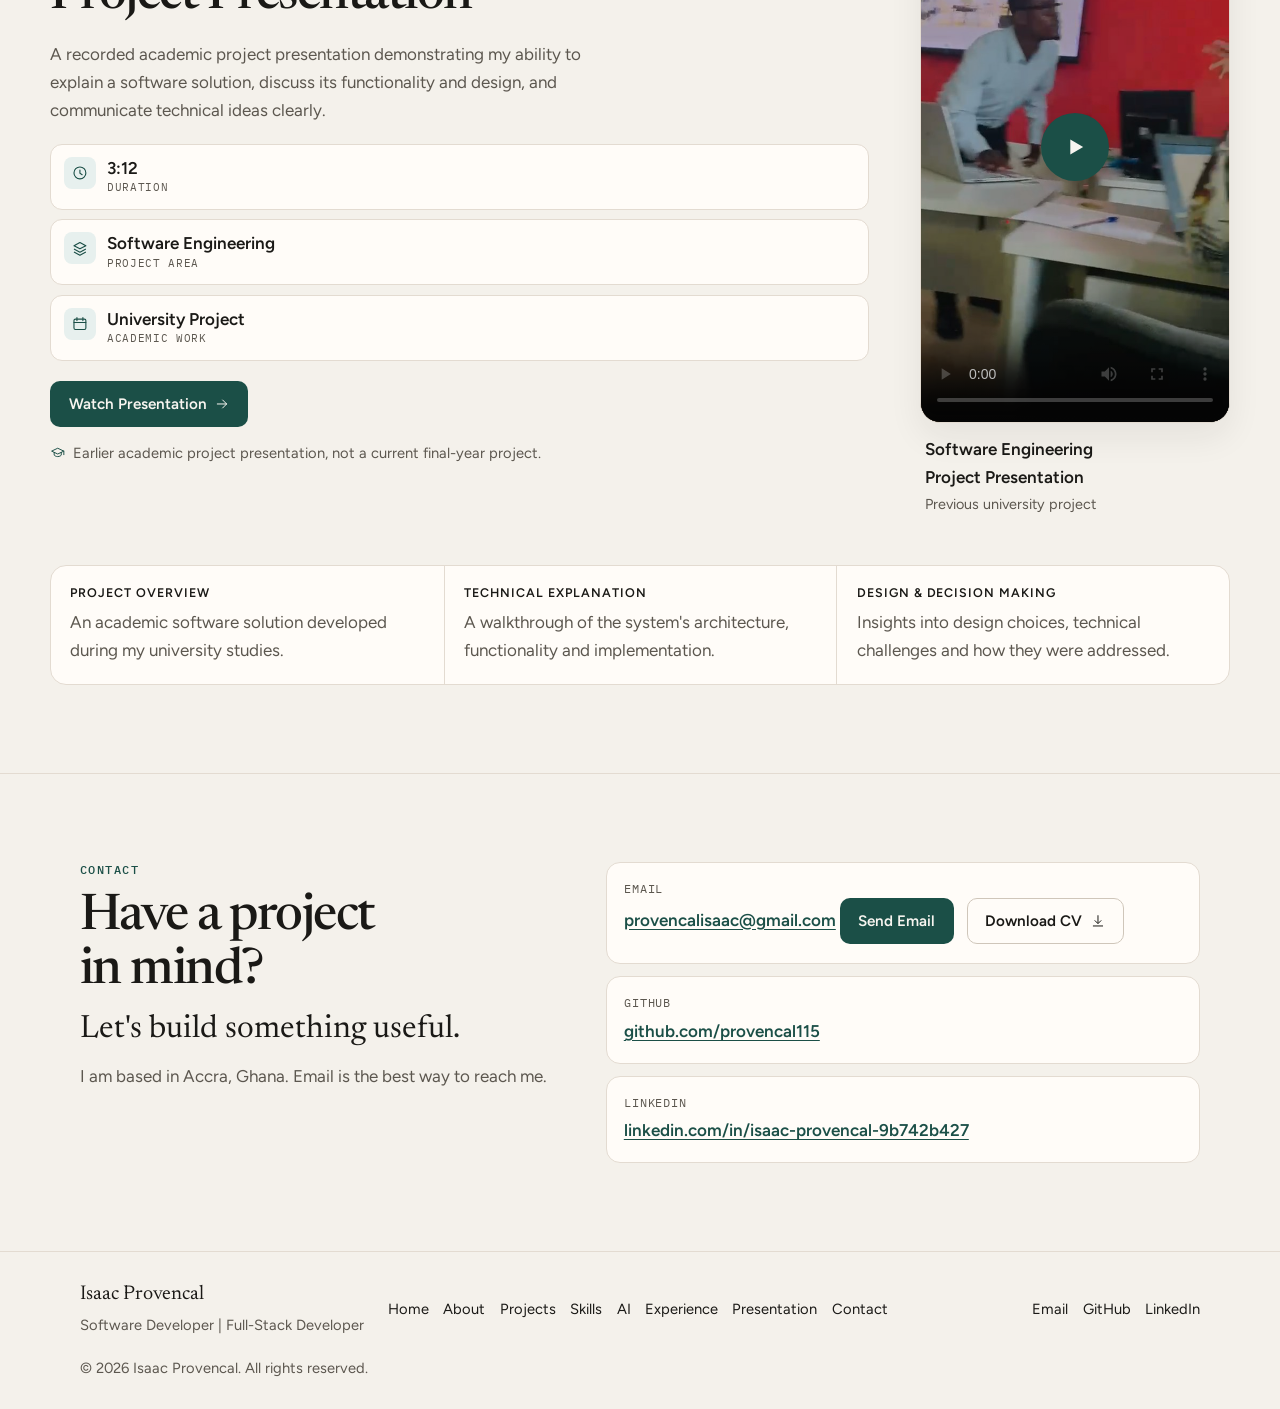
==== commit 367cf37e: "Add AI and Machine Learning skills to portfolio" ====
--- a/index.html
+++ b/index.html
@@ -39,7 +39,7 @@
   </script>
   <link rel="preconnect" href="https://fonts.googleapis.com">
   <link rel="preconnect" href="https://fonts.gstatic.com" crossorigin>
-  <link rel="stylesheet" href="assets/css/style.css?v=20260925d">
+  <link rel="stylesheet" href="assets/css/style.css?v=20261120a">
   <link rel="stylesheet" href="https://fonts.googleapis.com/css2?family=Figtree:wght@400;500;600&amp;family=IBM+Plex+Mono:wght@400;500&amp;family=Newsreader:opsz,wght@6..72,500;6..72,600&amp;display=swap" media="print" onload="this.media='all'">
   <noscript>
     <link rel="stylesheet" href="https://fonts.googleapis.com/css2?family=Figtree:wght@400;500;600&amp;family=IBM+Plex+Mono:wght@400;500&amp;family=Newsreader:opsz,wght@6..72,500;6..72,600&amp;display=swap">
@@ -96,6 +96,9 @@
     <symbol id="i-tool" viewBox="0 0 24 24"><path fill="none" stroke="currentColor" stroke-width="1.5" stroke-linecap="round" stroke-linejoin="round" d="M14.5 6.5a3.5 3.5 0 0 0-4.8 4.3L4 16.5 7.5 20l5.7-5.7a3.5 3.5 0 0 0 4.3-4.8L15 12l-3-3 2.5-2.5z"/></symbol>
     <symbol id="i-chart" viewBox="0 0 24 24"><path fill="none" stroke="currentColor" stroke-width="1.5" stroke-linecap="round" d="M4 19h16M7 16V10M12 16V6M17 16v-4"/></symbol>
     <symbol id="i-briefcase" viewBox="0 0 24 24"><rect x="3.5" y="7.5" width="17" height="12" rx="1.5" fill="none" stroke="currentColor" stroke-width="1.5"/><path fill="none" stroke="currentColor" stroke-width="1.5" stroke-linecap="round" d="M9 7.5V6a2 2 0 0 1 2-2h2a2 2 0 0 1 2 2v1.5M3.5 12.5h17"/></symbol>
+    <symbol id="i-spark" viewBox="0 0 24 24"><path fill="none" stroke="currentColor" stroke-width="1.5" stroke-linecap="round" d="M12 3.5v3M12 17.5v3M3.5 12h3M17.5 12h3M6.2 6.2l2.1 2.1M15.7 15.7l2.1 2.1M17.8 6.2l-2.1 2.1M8.3 15.7l-2.1 2.1"/><circle cx="12" cy="12" r="2.2" fill="none" stroke="currentColor" stroke-width="1.5"/></symbol>
+    <symbol id="i-nodes" viewBox="0 0 24 24"><circle cx="6" cy="7" r="2" fill="none" stroke="currentColor" stroke-width="1.5"/><circle cx="18" cy="7" r="2" fill="none" stroke="currentColor" stroke-width="1.5"/><circle cx="12" cy="17" r="2" fill="none" stroke="currentColor" stroke-width="1.5"/><path fill="none" stroke="currentColor" stroke-width="1.5" d="M8 8.2 10.6 15M16 8.2 13.4 15M8 7h8"/></symbol>
+    <symbol id="i-prompt" viewBox="0 0 24 24"><path fill="none" stroke="currentColor" stroke-width="1.5" stroke-linejoin="round" d="M5 6.5h14v9H8.5L5 18.5v-12z"/><path fill="none" stroke="currentColor" stroke-width="1.5" stroke-linecap="round" d="M8.5 10.5h7M8.5 13h4"/></symbol>
   </svg>
 
   <header class="site-header">
@@ -107,6 +110,7 @@
           <li><a href="#about">About</a></li>
           <li><a href="#projects">Projects</a></li>
           <li><a href="#skills">Skills</a></li>
+          <li><a href="#ai">AI</a></li>
           <li><a href="#experience">Experience</a></li>
           <li><a href="#education">Education</a></li>
           <li><a href="#presentation">Presentation</a></li>
@@ -146,7 +150,7 @@
         <div class="hero-copy">
           <p class="kicker rise">Accra, Ghana</p>
           <h1 id="hero-heading" class="rise">Isaac Provencal</h1>
-          <p class="role rise">Software Developer | Full-Stack Developer</p>
+          <p class="role rise">Full-Stack Software Developer | PHP &amp; MySQL | Python | AI &amp; Intelligent Systems</p>
           <p class="lede rise">Building practical digital solutions with modern web technologies.</p>
           <p class="hero-support rise">Computing and Business graduate with practical software development skills, focused on modern business and healthcare technology solutions.</p>
           <p class="status-row rise">
@@ -380,36 +384,61 @@
         <div class="skill-grid reveal">
           <article class="skill-card">
             <span class="skill-icon" aria-hidden="true"><svg viewBox="0 0 24 24" width="18" height="18"><use href="#i-code"></use></svg></span>
-            <h3>Web Development</h3>
-            <p>Building responsive and interactive web applications.</p>
-            <ul>
-              <li>PHP</li>
-              <li>JavaScript</li>
+            <h3>Frontend Development</h3>
+            <p>Building responsive and interactive interfaces.</p>
+            <ul>
               <li>HTML5</li>
               <li>CSS3</li>
+              <li>JavaScript</li>
               <li>Bootstrap</li>
+              <li>Responsive Web Design</li>
+              <li>Data-driven Interfaces</li>
             </ul>
           </article>
           <article class="skill-card">
             <span class="skill-icon" aria-hidden="true"><svg viewBox="0 0 24 24" width="18" height="18"><use href="#i-server"></use></svg></span>
-            <h3>Backend &amp; Architecture</h3>
+            <h3>Backend Development</h3>
             <p>Structuring server-side applications and the flows around them.</p>
             <ul>
+              <li>PHP</li>
               <li>PHP MVC</li>
               <li>Server-side Development</li>
               <li>Application Architecture</li>
               <li>Form &amp; Authentication Systems</li>
+              <li>Business Systems</li>
+              <li>Process Automation</li>
+              <li>System Analysis</li>
+            </ul>
+          </article>
+          <article class="skill-card">
+            <span class="skill-icon" aria-hidden="true"><svg viewBox="0 0 24 24" width="18" height="18"><use href="#i-code"></use></svg></span>
+            <h3>Programming Languages</h3>
+            <p>Languages I use for web applications and further technical study.</p>
+            <ul>
+              <li>PHP</li>
+              <li>JavaScript</li>
+              <li>Python</li>
             </ul>
           </article>
           <article class="skill-card">
             <span class="skill-icon" aria-hidden="true"><svg viewBox="0 0 24 24" width="18" height="18"><use href="#i-database"></use></svg></span>
-            <h3>Databases</h3>
+            <h3>Database Management</h3>
             <p>Designing and querying the data behind operational systems.</p>
             <ul>
               <li>MySQL</li>
               <li>Oracle Database</li>
+              <li>SQL</li>
               <li>Database Design</li>
-              <li>SQL</li>
+            </ul>
+          </article>
+          <article class="skill-card">
+            <span class="skill-icon" aria-hidden="true"><svg viewBox="0 0 24 24" width="18" height="18"><use href="#i-spark"></use></svg></span>
+            <h3>Artificial Intelligence &amp; Machine Learning</h3>
+            <p>Foundational study of intelligent systems, alongside software development.</p>
+            <ul>
+              <li>AI concepts</li>
+              <li>Machine Learning concepts</li>
+              <li>Prompt Engineering</li>
             </ul>
           </article>
           <article class="skill-card">
@@ -421,29 +450,57 @@
               <li>GitHub</li>
               <li>VS Code</li>
               <li>XAMPP</li>
-            </ul>
-          </article>
-          <article class="skill-card">
-            <span class="skill-icon" aria-hidden="true"><svg viewBox="0 0 24 24" width="18" height="18"><use href="#i-chart"></use></svg></span>
-            <h3>Data &amp; Visualisation</h3>
-            <p>Turning operational data into reports and dashboard views.</p>
-            <ul>
               <li>Chart.js</li>
               <li>Dashboard Development</li>
               <li>Reporting</li>
-              <li>Data-driven Interfaces</li>
-            </ul>
-          </article>
-          <article class="skill-card">
-            <span class="skill-icon" aria-hidden="true"><svg viewBox="0 0 24 24" width="18" height="18"><use href="#i-briefcase"></use></svg></span>
-            <h3>Professional Focus</h3>
-            <p>Applying software to business and operational problems.</p>
-            <ul>
-              <li>Business Systems</li>
-              <li>Process Automation</li>
-              <li>System Analysis</li>
-              <li>Responsive Web Design</li>
-            </ul>
+            </ul>
+          </article>
+        </div>
+      </div>
+    </section>
+
+    <section class="section" id="ai" aria-labelledby="ai-heading">
+      <div class="container">
+        <div class="section-heading">
+          <p class="kicker">Artificial Intelligence</p>
+          <h2 id="ai-heading">Artificial Intelligence &amp; Machine Learning</h2>
+          <p class="section-intro">I have developed foundational knowledge of Artificial Intelligence, Machine Learning and Prompt Engineering. I am interested in understanding how intelligent technologies can improve software development, automate tasks and solve real-world problems.</p>
+        </div>
+        <div class="skill-grid reveal">
+          <article class="skill-card ai-card">
+            <span class="skill-icon" aria-hidden="true"><svg viewBox="0 0 24 24" width="18" height="18"><use href="#i-spark"></use></svg></span>
+            <h3>AI Fundamentals</h3>
+            <p>Understanding core Artificial Intelligence concepts, applications, capabilities and the role of intelligent systems in modern technology.</p>
+            <ul>
+              <li>AI concepts and principles</li>
+              <li>Applications of Artificial Intelligence</li>
+              <li>Intelligent systems</li>
+            </ul>
+            <p class="ai-level">Foundational Knowledge</p>
+          </article>
+          <article class="skill-card ai-card">
+            <span class="skill-icon" aria-hidden="true"><svg viewBox="0 0 24 24" width="18" height="18"><use href="#i-nodes"></use></svg></span>
+            <h3>Machine Learning</h3>
+            <p>Understanding how machines learn patterns from data, recognise relationships and make predictions.</p>
+            <ul>
+              <li>Machine Learning concepts</li>
+              <li>Data-driven learning</li>
+              <li>Predictive modelling concepts</li>
+              <li>Understanding model training and evaluation</li>
+            </ul>
+            <p class="ai-level">Foundational Knowledge</p>
+          </article>
+          <article class="skill-card ai-card">
+            <span class="skill-icon" aria-hidden="true"><svg viewBox="0 0 24 24" width="18" height="18"><use href="#i-prompt"></use></svg></span>
+            <h3>Prompt Engineering</h3>
+            <p>Developing effective prompts to guide AI tools, improve responses and support problem-solving and productivity.</p>
+            <ul>
+              <li>Prompt design</li>
+              <li>Clear instruction development</li>
+              <li>Context-based prompting</li>
+              <li>AI-assisted problem-solving</li>
+            </ul>
+            <p class="ai-level">Practical Knowledge</p>
           </article>
         </div>
       </div>
@@ -633,6 +690,7 @@
           <li><a href="#about">About</a></li>
           <li><a href="#projects">Projects</a></li>
           <li><a href="#skills">Skills</a></li>
+          <li><a href="#ai">AI</a></li>
           <li><a href="#experience">Experience</a></li>
           <li><a href="#presentation">Presentation</a></li>
           <li><a href="#contact">Contact</a></li>
--- a/assets/css/style.css
+++ b/assets/css/style.css
@@ -407,6 +407,8 @@
 }
 
 @media (min-width: 1200px) {
+  .nav-links a { padding-inline: 0.4rem; font-size: 0.88rem; }
+
   .nav-toggle { display: none; }
 
   .site-nav {
@@ -440,9 +442,11 @@
 
 .role {
   margin: 1rem 0 0;
+  max-width: 40rem;
   color: var(--accent);
-  font-size: 1.2rem;
+  font-size: clamp(1.02rem, 1.5vw, 1.2rem);
   font-weight: 600;
+  line-height: 1.4;
 }
 
 .lede {
@@ -783,6 +787,16 @@
   list-style: none;
 }
 
+.ai-level {
+  margin-top: 0.9rem;
+  color: var(--accent);
+  font-family: var(--mono);
+  font-size: 0.72rem;
+  font-weight: 500;
+  letter-spacing: 0.06em;
+  text-transform: uppercase;
+}
+
 @media (min-width: 700px) {
   .skill-grid { grid-template-columns: 1fr 1fr; }
 }
@@ -1276,6 +1290,12 @@
   .skill-card:hover,
   .presentation-facts li:hover { border-color: var(--border-strong); }
 
+  .ai-card:hover {
+    transform: translateY(-3px);
+    border-color: var(--border-strong);
+    box-shadow: var(--shadow);
+  }
+
   .presentation-frame:hover { transform: translateY(-3px); }
 }
 
